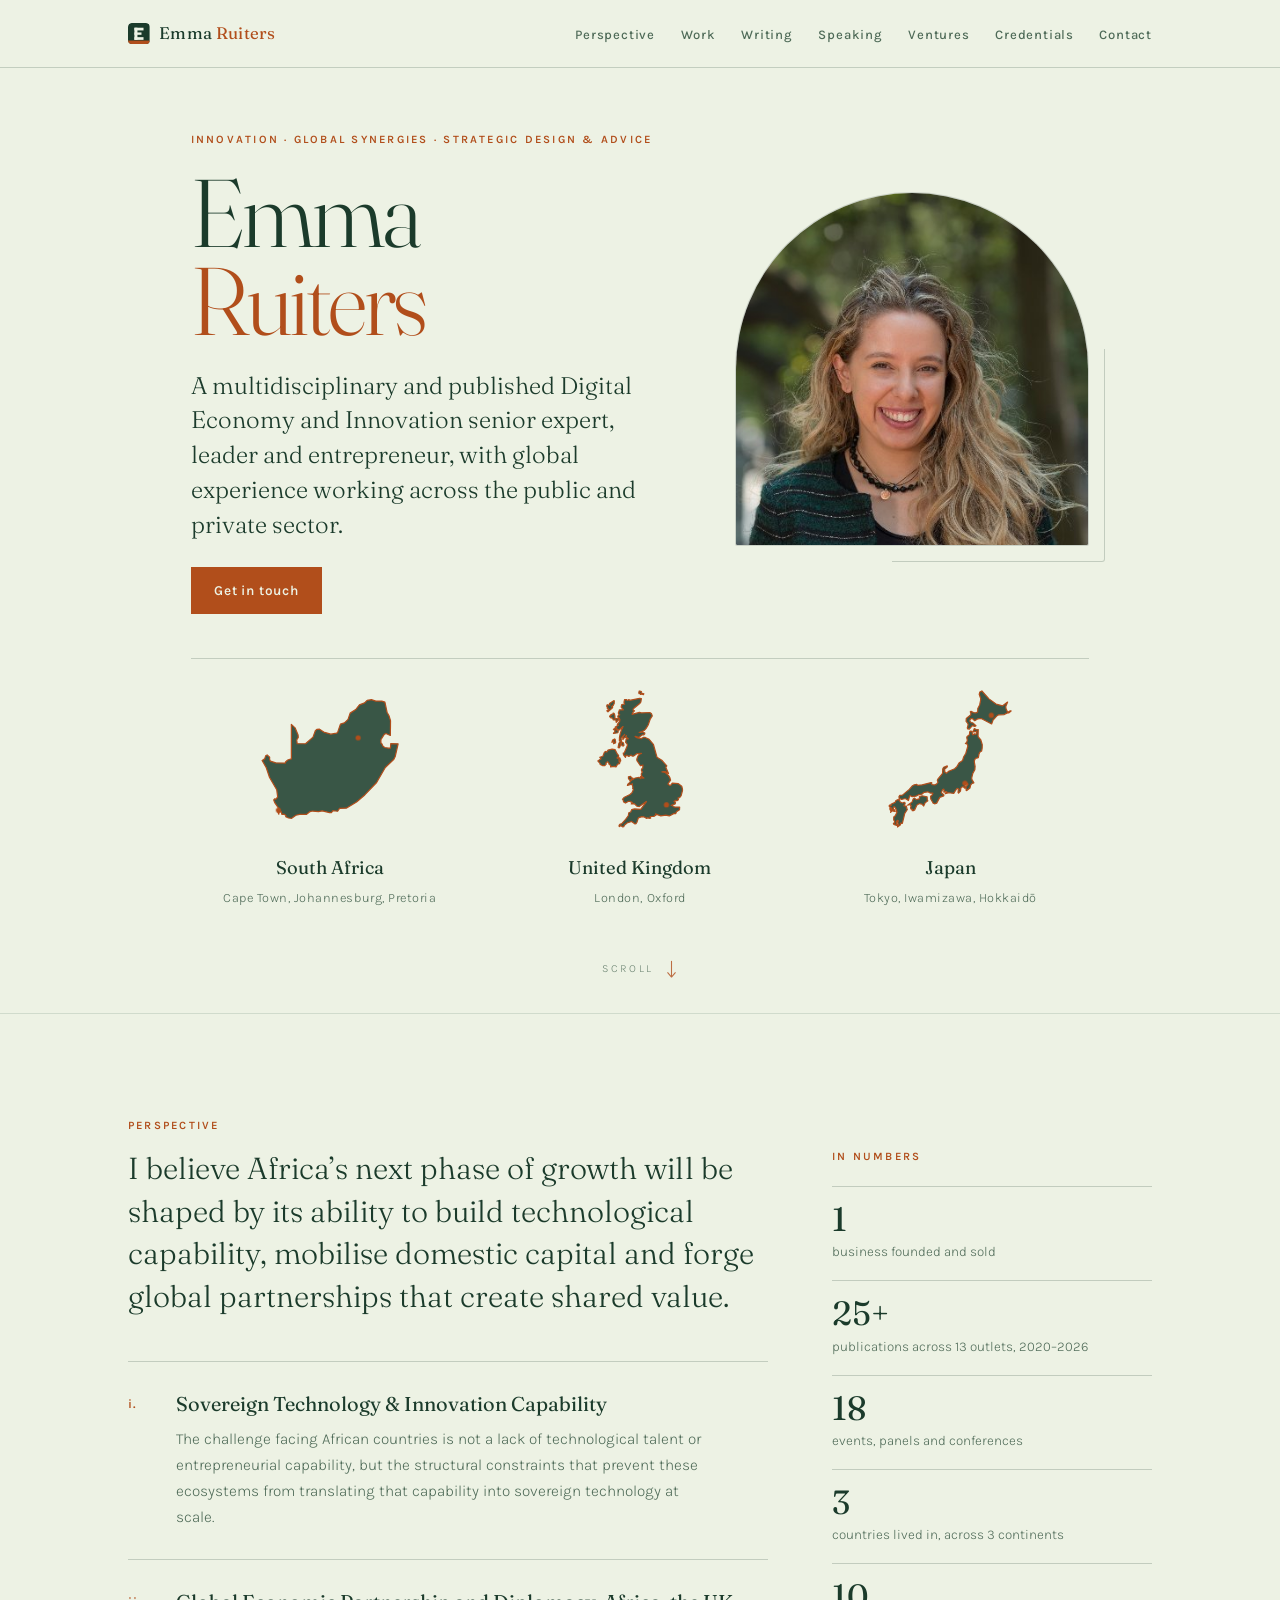
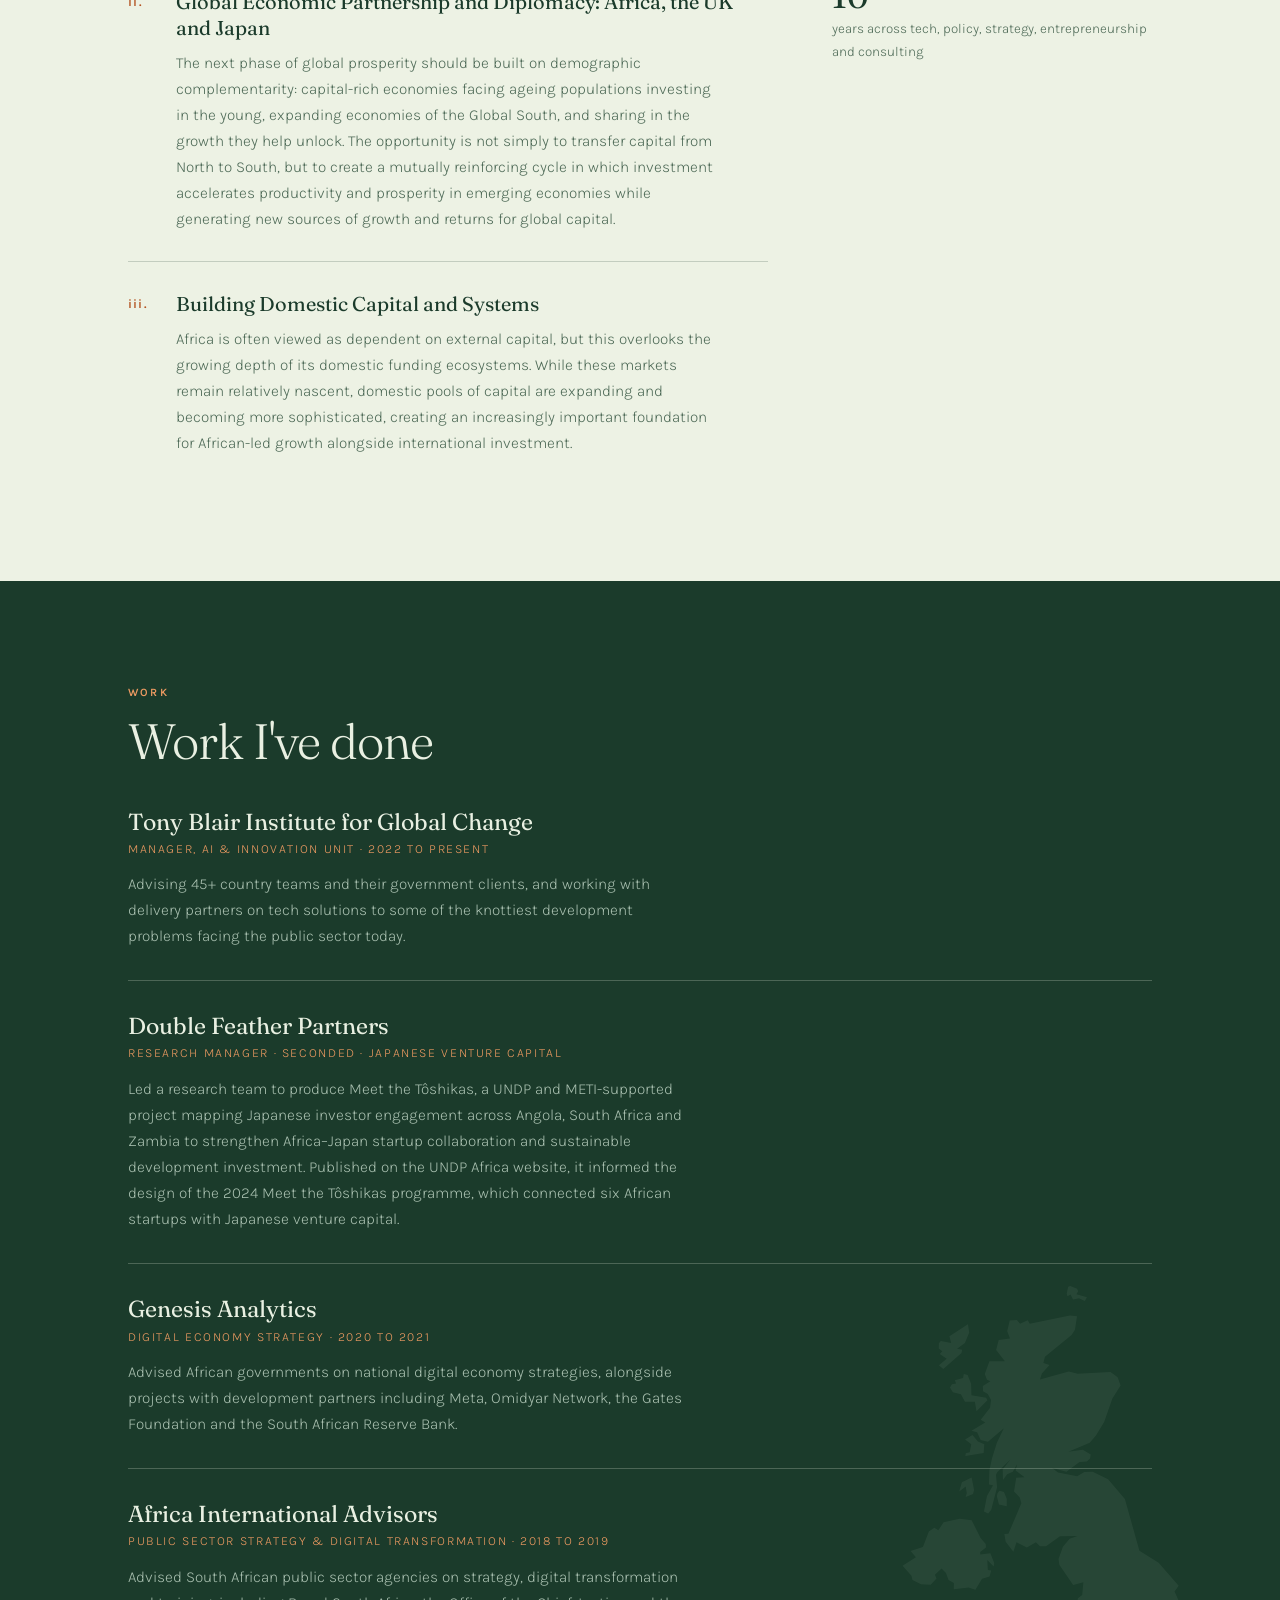
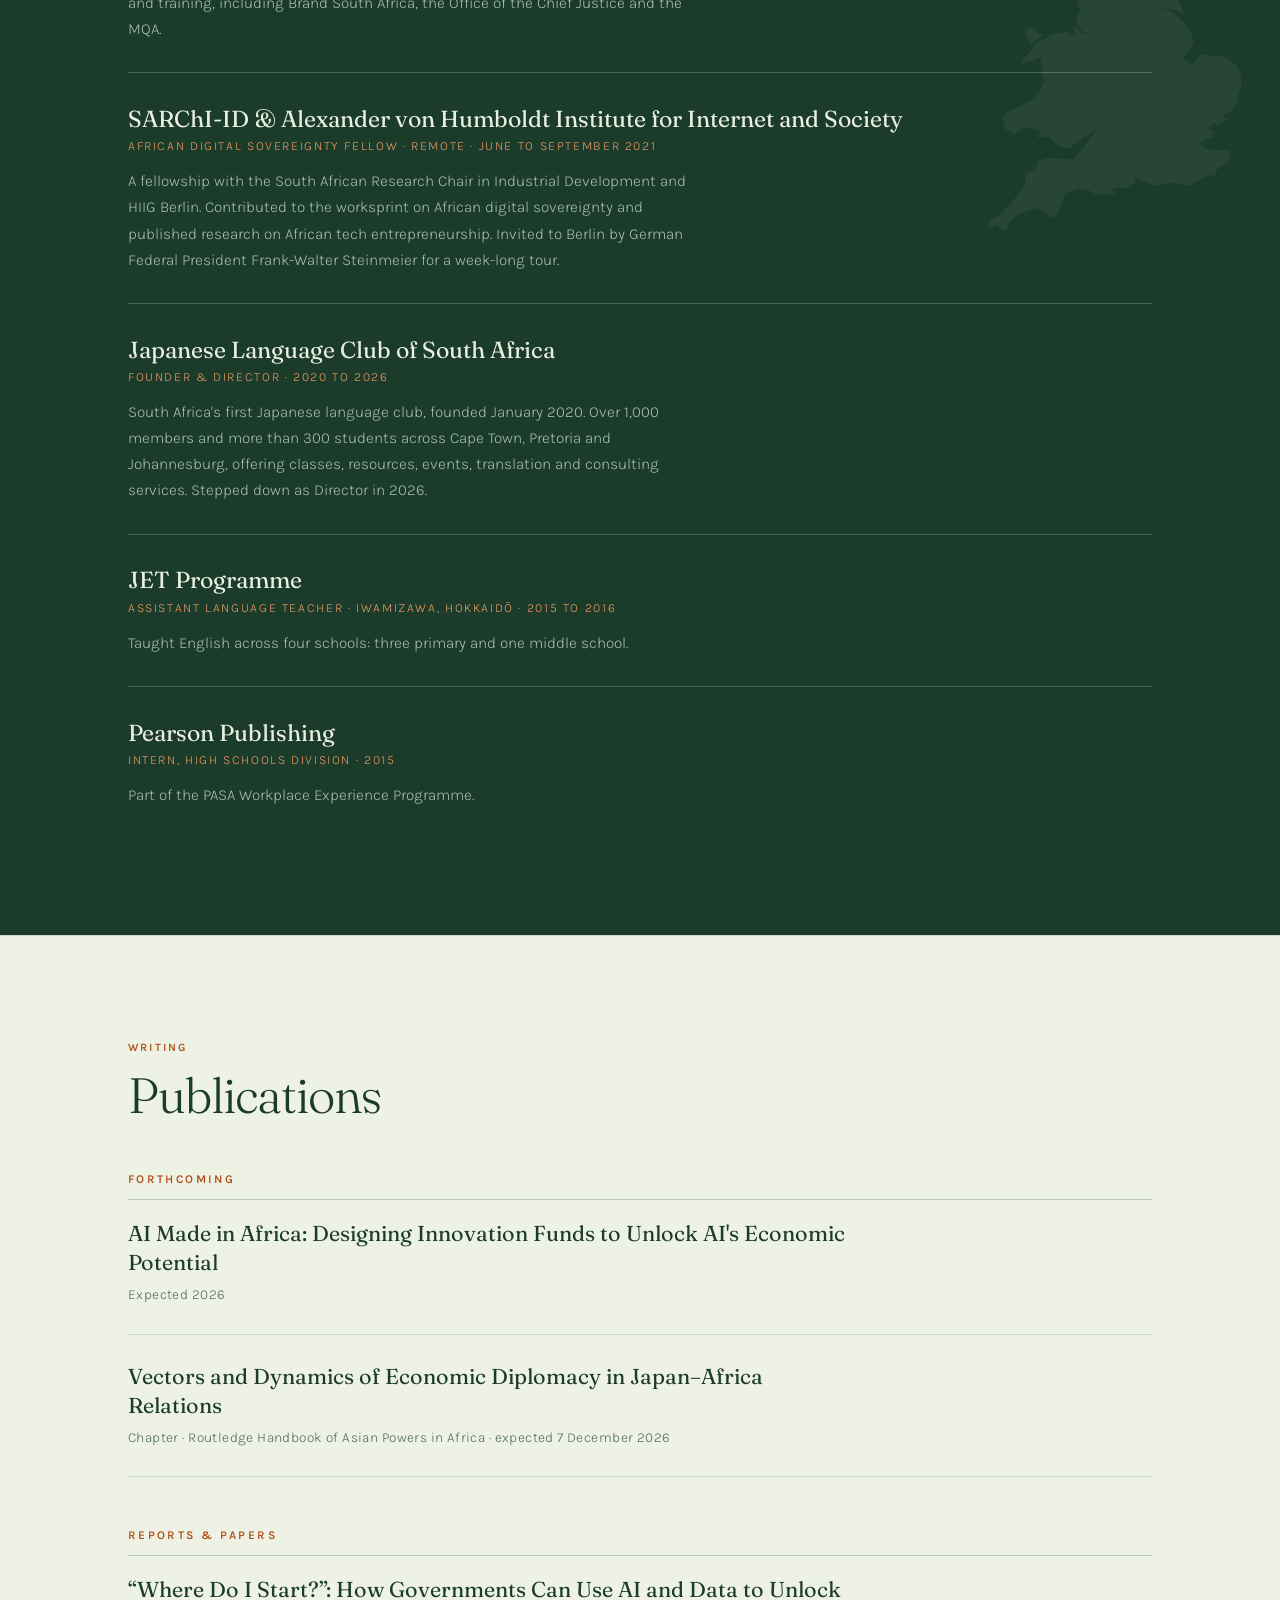
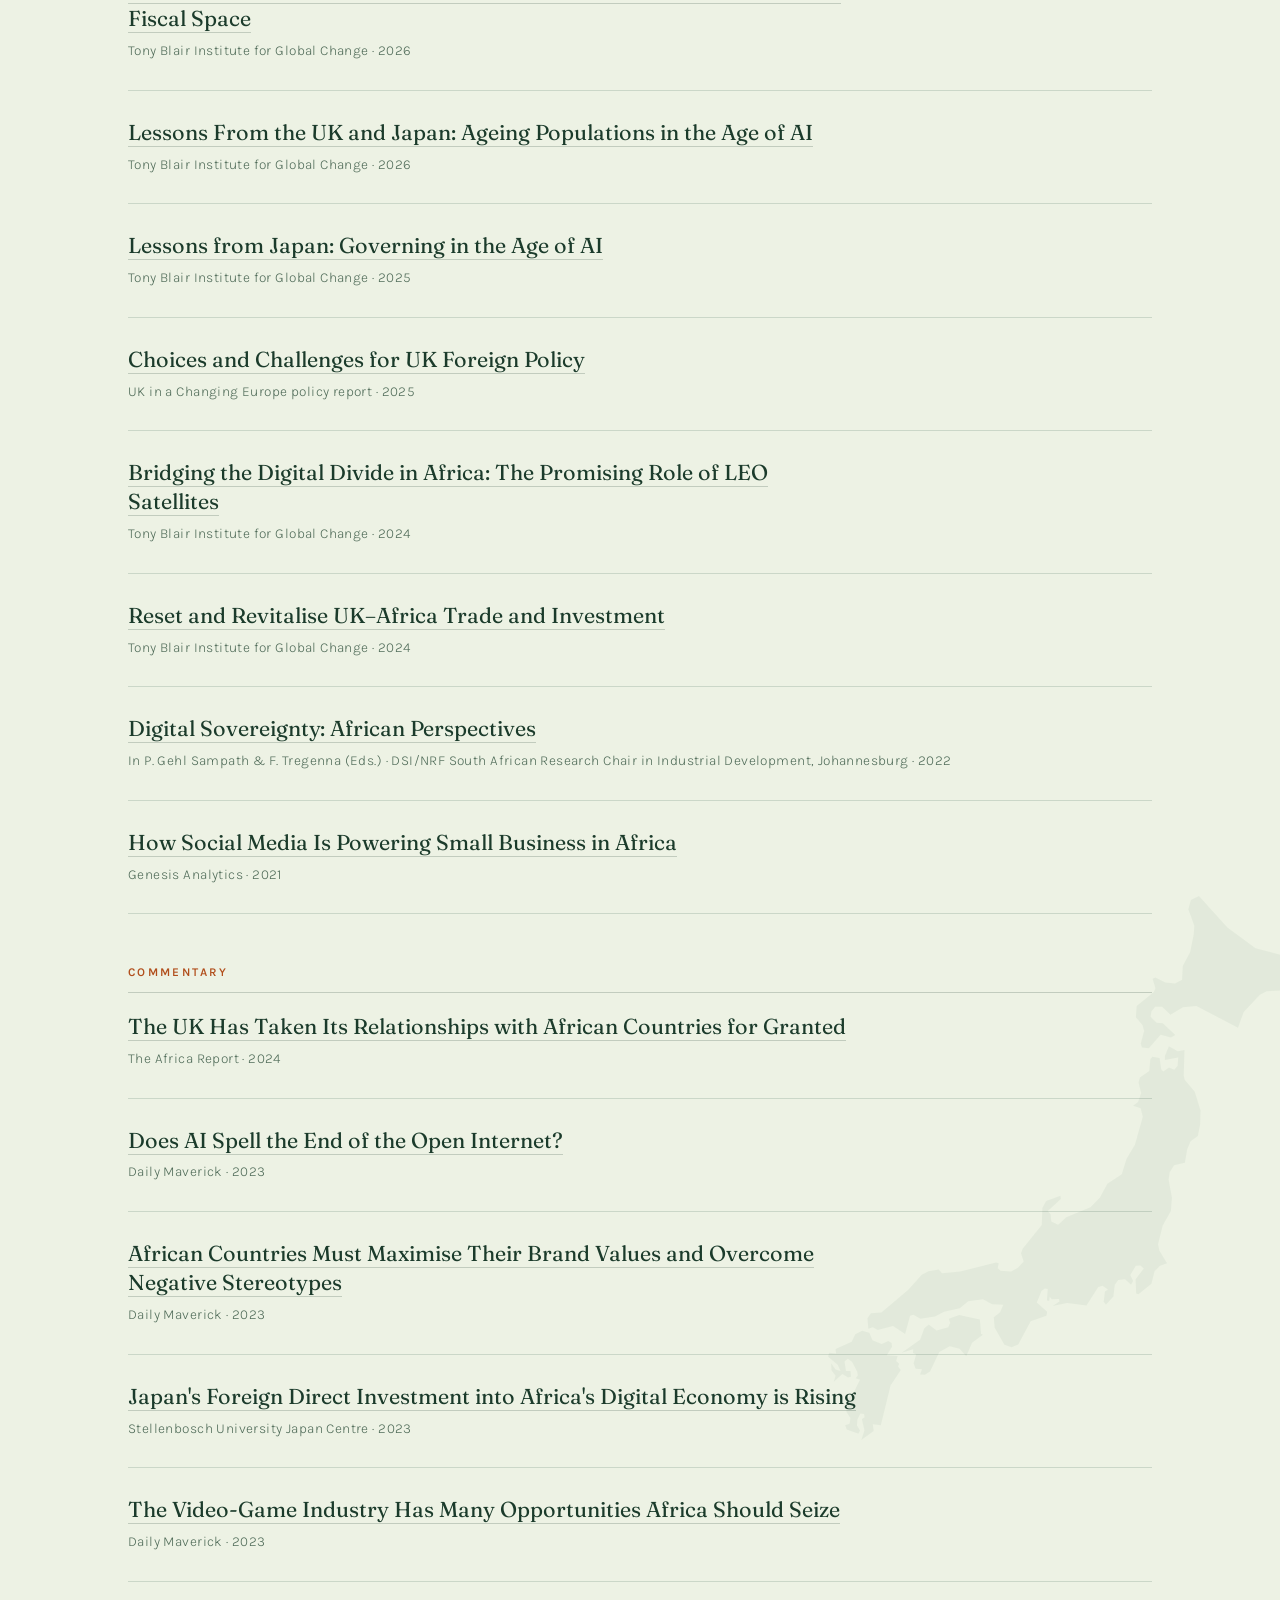
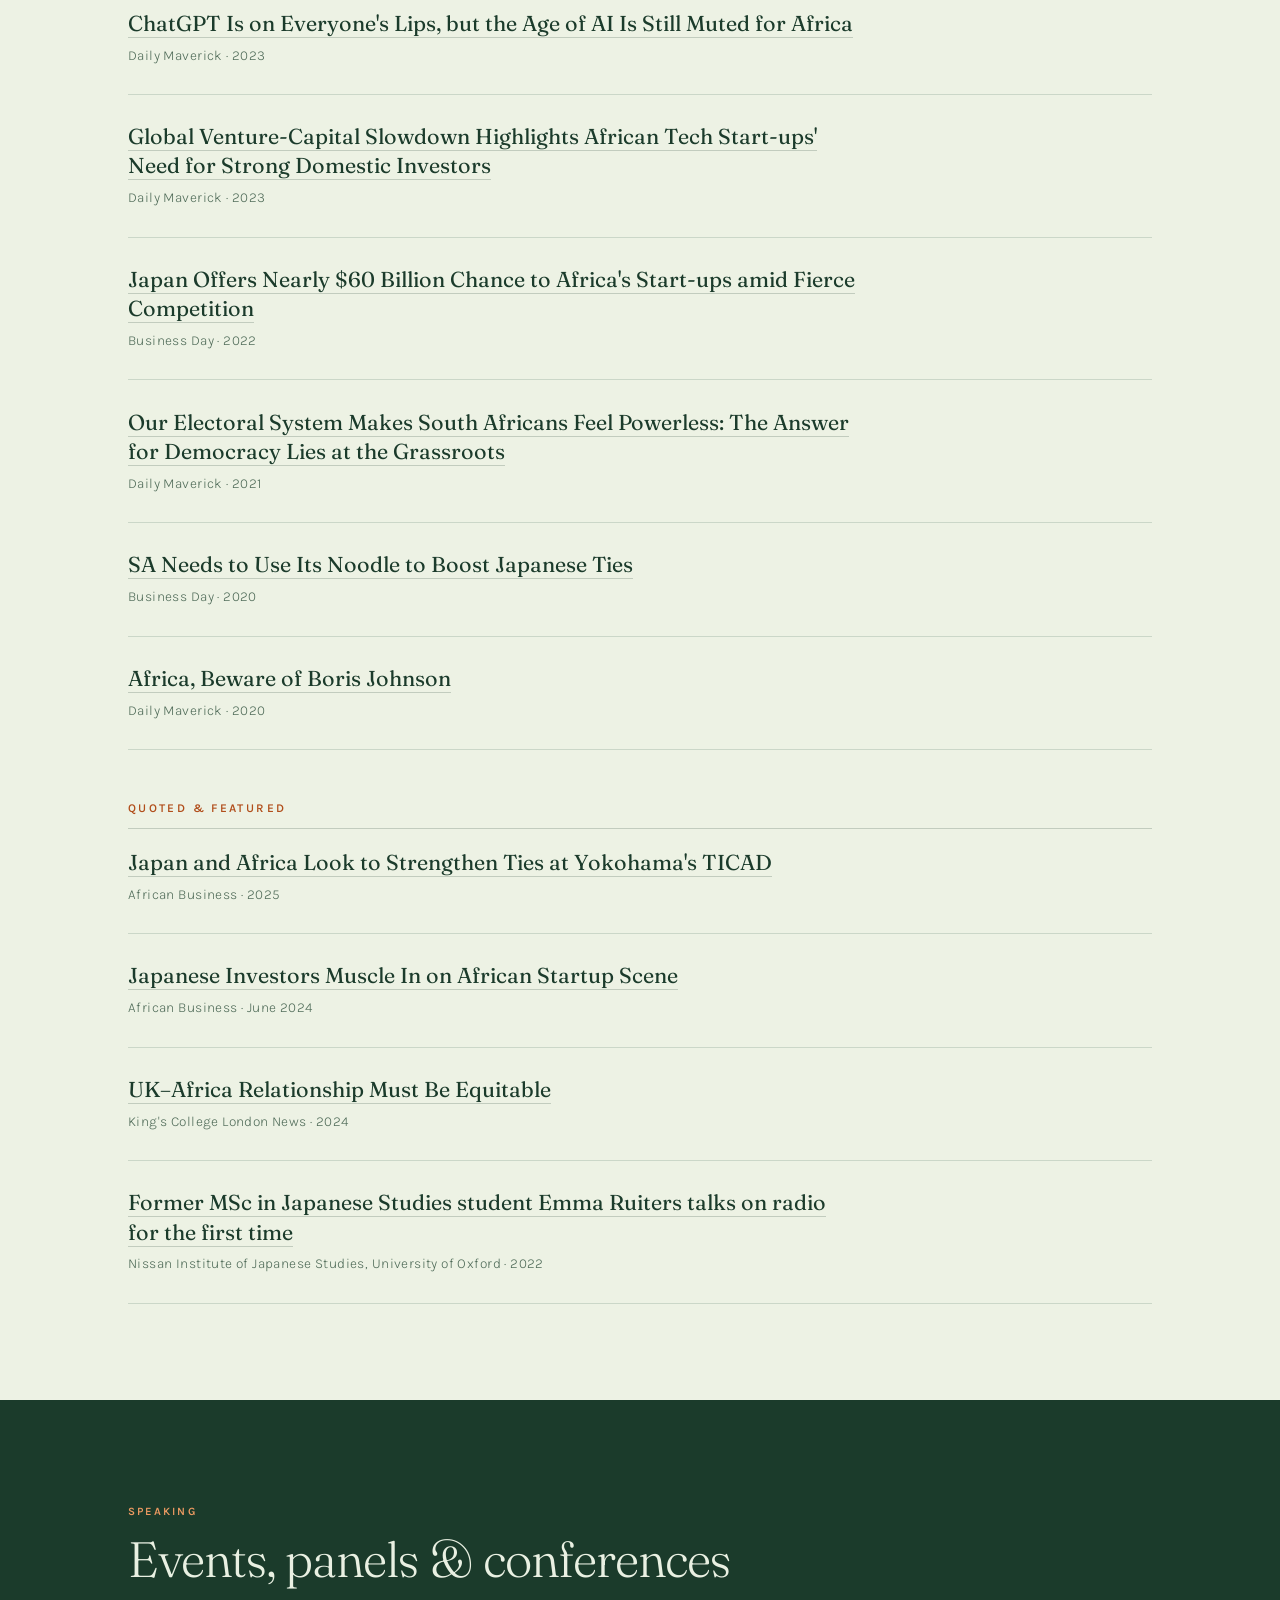
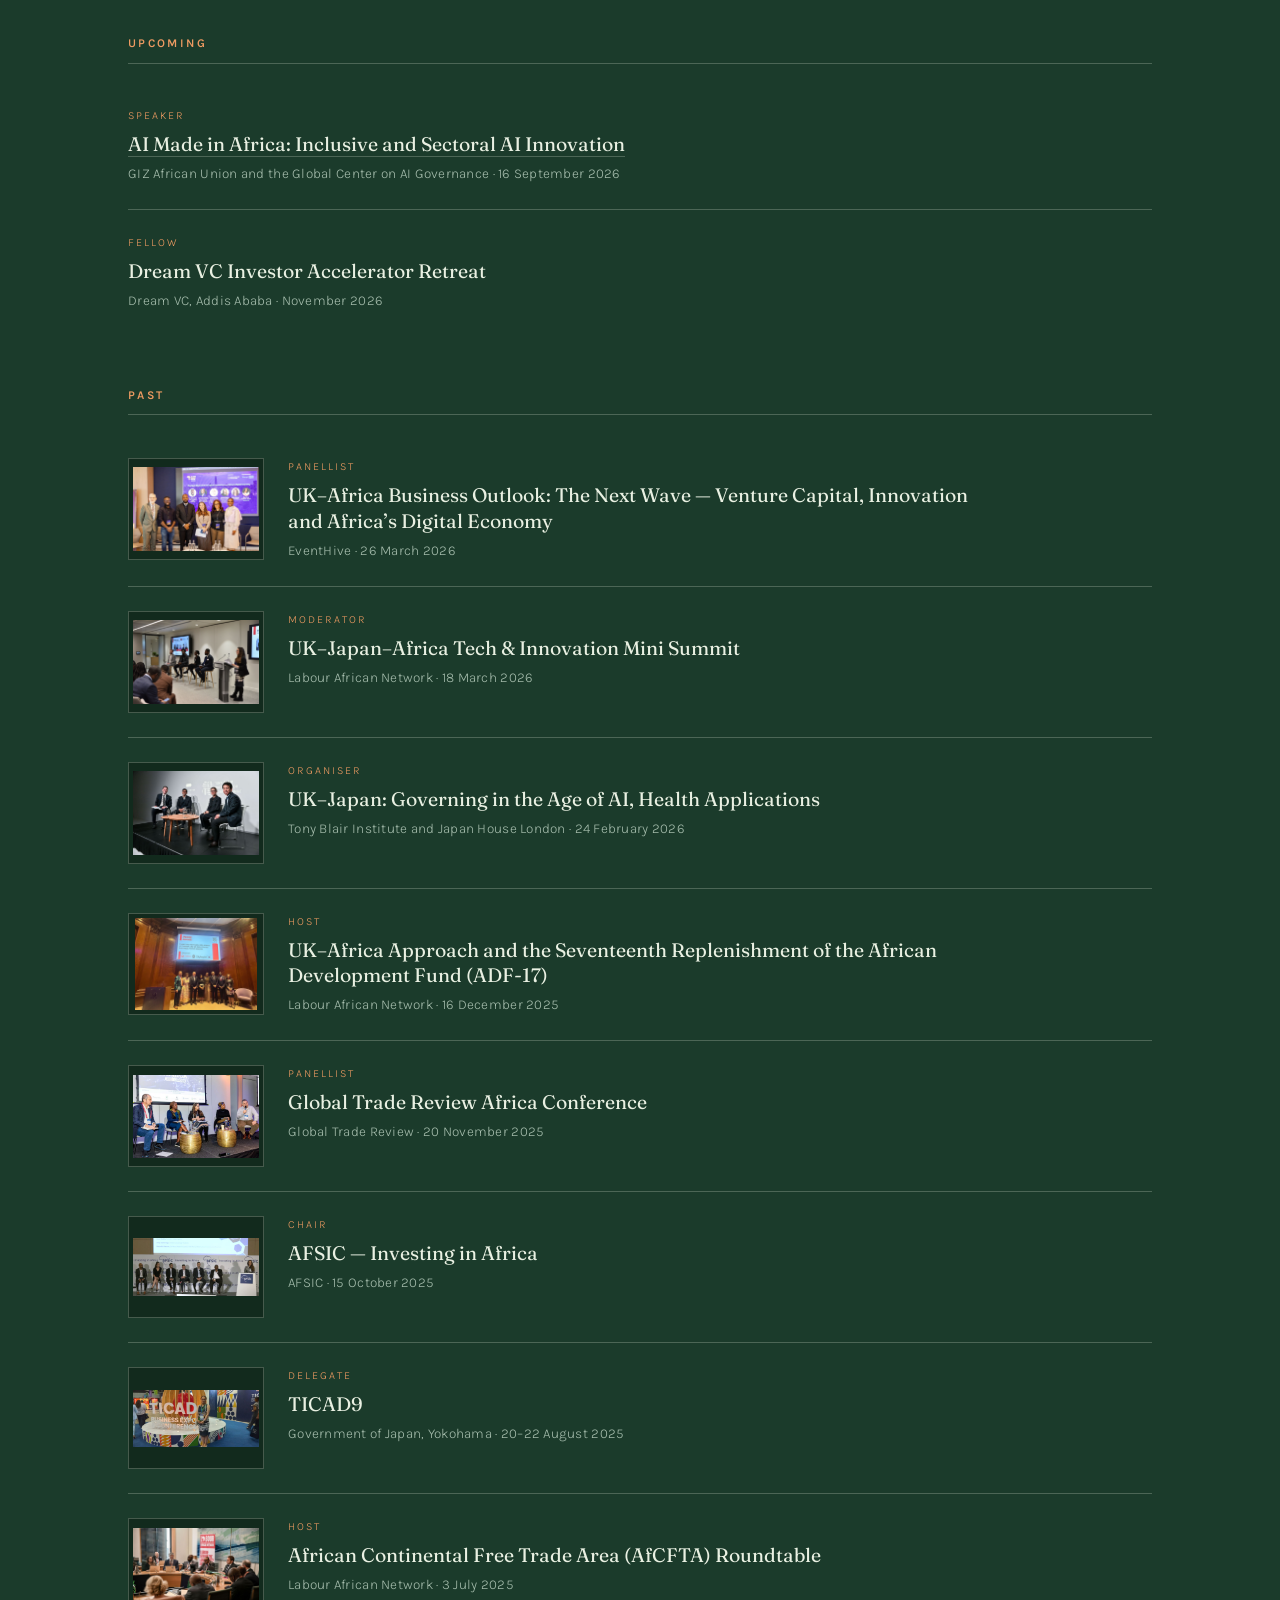
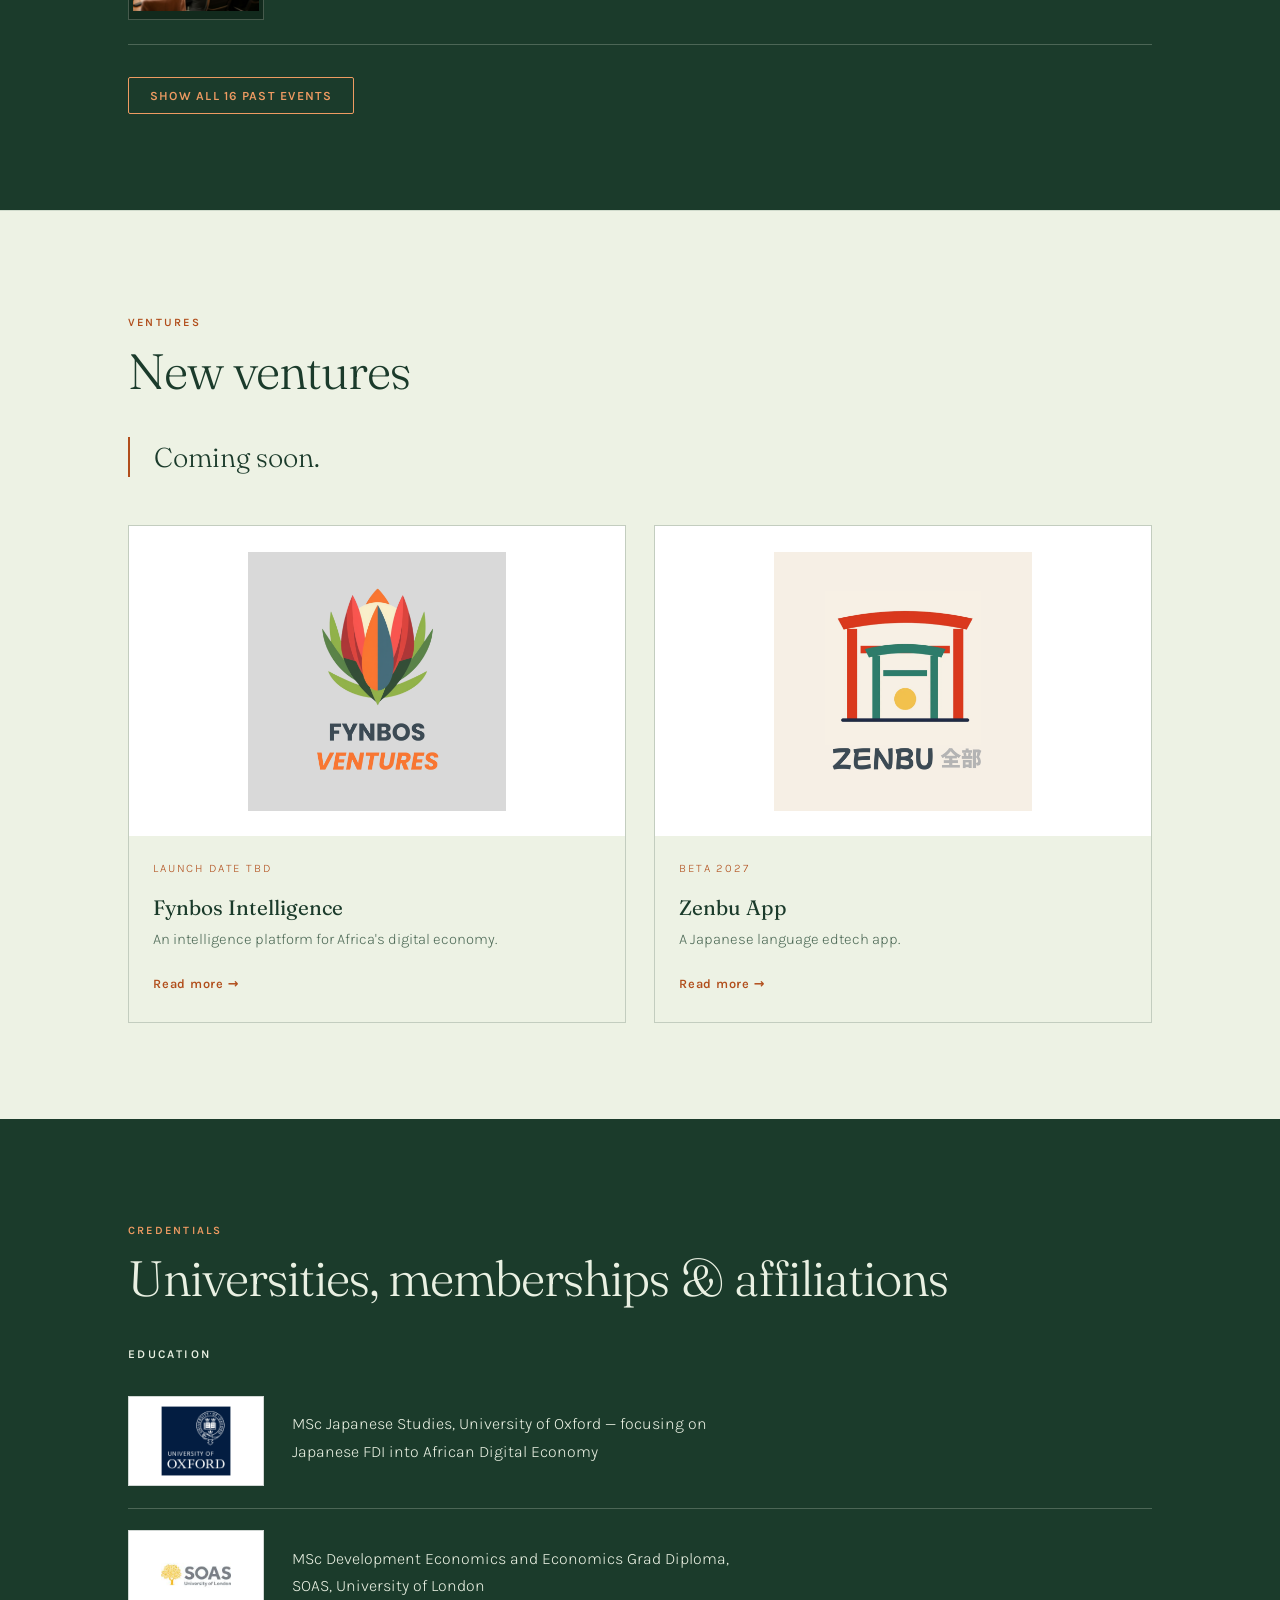
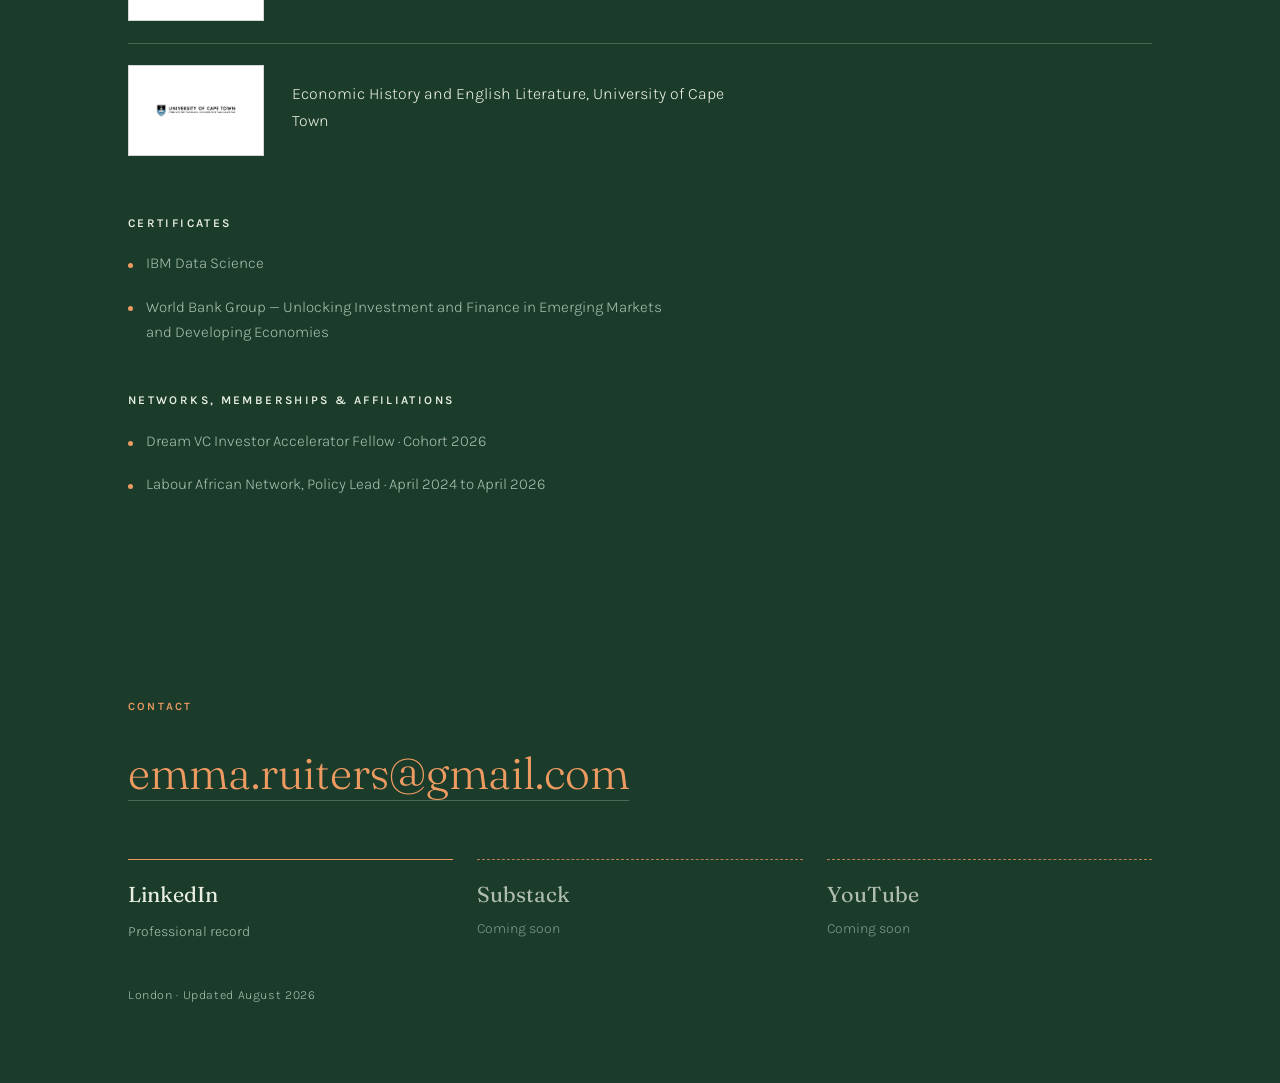
==== index.html @ 6188f806 "Add files via upload" ====
<!DOCTYPE html>
<!--
  ================================================================
  emmaruiters.com

  This page is live and open to search engines.

  TO FINISH THE CONTENT, search this file for:  TODO

  COLOURS - all in the :root block below. Change one value there
  and it updates everywhere:
       --mint    page background
       --green   dark green, used for shapes and the footer
       --burnt   burnt orange accent
       --ink     body text

  IMAGES - make a folder called  images  and upload:
       images/portrait.jpg      portrait photo
       images/fynbos.png        Fynbos logo
       images/zenbu.png         Zenbu logo
       images/logo-oxford.png   university logos
       images/logo-soas.jpg
       images/logo-uct.jpg
  ================================================================
-->
<html lang="en-GB">
<head>
<meta charset="utf-8">
<meta name="viewport" content="width=device-width, initial-scale=1">

<title>Emma Ruiters — Digital Economy &amp; Innovation</title>
<meta name="description" content="Emma Ruiters is a Digital Economy and Innovation expert, leader and entrepreneur. Manager in the AI &amp; Innovation Unit at the Tony Blair Institute for Global Change, London.">
<link rel="canonical" href="https://emmaruiters.com/">
<meta name="theme-color" content="#EDF2E4">

<link rel="icon" href="/favicon.ico" sizes="any">
<link rel="icon" href="/favicon.svg" type="image/svg+xml">
<link rel="apple-touch-icon" href="/apple-touch-icon.png">

<meta property="og:type" content="profile">
<meta property="og:title" content="Emma Ruiters — Digital Economy &amp; Innovation">
<meta property="og:description" content="Digital Economy and Innovation expert, leader and entrepreneur.">
<meta property="og:url" content="https://emmaruiters.com/">
<meta property="og:image" content="https://emmaruiters.com/images/portrait.jpg">

<link rel="preconnect" href="https://fonts.googleapis.com">
<link rel="preconnect" href="https://fonts.gstatic.com" crossorigin>
<link href="https://fonts.googleapis.com/css2?family=Fraunces:opsz,wght@9..144,300;9..144,400;9..144,500;9..144,600&family=Karla:wght@300;400;500;600&display=swap" rel="stylesheet">

<script type="application/ld+json">
{
  "@context": "https://schema.org",
  "@type": "Person",
  "name": "Emma Ruiters",
  "url": "https://emmaruiters.com/",
  "image": "https://emmaruiters.com/images/portrait.jpg",
  "jobTitle": "Manager, AI & Innovation Unit",
  "worksFor": { "@type": "Organization", "name": "Tony Blair Institute for Global Change" },
  "homeLocation": { "@type": "Place", "name": "London, United Kingdom" },
  "alumniOf": [
    { "@type": "CollegeOrUniversity", "name": "University of Oxford" },
    { "@type": "CollegeOrUniversity", "name": "SOAS University of London" },
    { "@type": "CollegeOrUniversity", "name": "University of Cape Town" }
  ],
  "knowsAbout": ["Digital economy policy","Innovation policy","AI policy","Japan-Africa relations","Digital sovereignty","African technology ecosystems"],
  "sameAs": ["https://www.linkedin.com/in/emma-ruiters-916a2a141/"]
}
</script>

<link rel="stylesheet" href="/style.css">
<script>
// Defined in the head so they exist before any image can fail.
// quiet(): remove the box entirely, leaving no trace.
// ph():    swap in a labelled placeholder naming the missing file.
function quiet(img){ img.onerror = null; var b = img.parentNode; if(b) b.remove(); }
function ph(img, path, hint){
  img.onerror = null;
  var box = img.parentNode; img.remove();
  var d = document.createElement('div');
  d.className = 'ph';
  d.innerHTML = 'Add ' + path + '<small>' + hint + '</small>';
  box.appendChild(d);
}
</script>
</head>

<body>


<nav class="nav">
  <div class="wrap">
    <a class="mark" href="#top" aria-label="Emma Ruiters, back to top">
      <svg viewBox="0 0 64 64" aria-hidden="true">
        <rect width="64" height="64" rx="11" fill="var(--green)"/>
        <rect x="0" y="52" width="64" height="12" fill="var(--burnt)"/>
        <g fill="var(--mint)">
          <rect x="19" y="14" width="9"  height="36"/>
          <rect x="19" y="14" width="27" height="8"/>
          <rect x="19" y="28" width="21" height="7"/>
          <rect x="19" y="42" width="27" height="8"/>
        </g>
      </svg>
      <span>Emma <b>Ruiters</b></span>
    </a>
    <ul>
      <li class="hide-sm"><a href="#believe">Perspective</a></li>
      <li class="hide-sm"><a href="#work">Work</a></li>
      <li class="hide-sm"><a href="#writing">Writing</a></li>
      <li class="hide-sm"><a href="#speaking">Speaking</a></li>
      <li class="hide-sm"><a href="#ventures">Ventures</a></li>
      <li class="hide-sm"><a href="#credentials">Credentials</a></li>
      <li class="hide-sm"><a href="#contact">Contact</a></li>
    </ul>
  </div>
</nav>

<!-- ═══ HERO ═══════════════════════════════════════════════════ -->
<header class="hero" id="top">
  <div class="wrap">
    <div class="grid">
      <div>
        <span class="label">Innovation &middot; Global synergies &middot; Strategic design &amp; advice</span>
        <h1>Emma <span>Ruiters</span></h1>
        <p class="thesis">A multidisciplinary and published Digital Economy and Innovation senior expert, leader and entrepreneur, with global experience working across the public and private sector.</p>
        
        <div class="cta">
          <a class="btn solid" href="#contact">Get in touch</a>
        </div>
      </div>

      <div class="portrait">
        <div class="frame">
          <img src="images/portrait.jpg" alt="Emma Ruiters" onerror="ph(this,'images/portrait.jpg','Portrait, roughly 800×1000')">
        </div>
      </div>
    </div>

    <div class="geo">
      <figure>
        <svg viewBox="0 0 100 100" role="img" aria-label="Outline of South Africa">
          <path class="shape" d="M77.15 6.86L80.39 6.40L83.60 7.39L88.02 7.39L90.28 8.16L91.85 15.61L93.39 18.44L94.41 21.78L94.29 32.69L91.05 31.24L89.79 31.90L87.33 35.84L87.35 38.40L87.82 38.45L88.91 40.66L90.19 41.53L93.04 42.02L94.36 42.00L94.58 38.63L100.00 38.85L97.86 48.16L96.89 50.22L90.57 56.29L84.20 67.28L75.48 76.41L69.43 81.66L61.84 86.16L56.93 86.37L55.52 88.43L52.04 88.00L50.98 89.35L49.57 89.39L44.11 88.13L41.49 88.74L37.15 88.25L35.27 88.66L32.49 90.75L27.63 90.72L24.83 91.38L21.74 93.60L19.39 93.38L17.34 92.43L17.54 91.58L16.13 90.60L14.50 90.70L14.02 88.75L12.49 88.94L12.25 90.58L11.47 88.70L11.60 87.76L12.27 87.41L12.08 86.23L9.40 82.33L8.54 80.09L9.23 79.27L10.20 79.55L11.42 77.87L10.73 72.61L5.47 63.65L3.06 56.47L0.00 51.05L1.87 49.90L2.60 47.67L3.70 47.00L5.54 48.64L5.48 50.24L6.09 51.60L10.07 52.80L17.02 53.01L17.18 52.15L18.81 50.75L21.49 49.90L21.49 24.54L24.23 27.10L26.44 32.40L26.57 34.12L25.42 36.05L25.78 38.66L31.92 38.79L37.41 33.90L39.12 29.24L40.21 28.24L42.23 28.10L45.30 30.23L50.49 31.72L54.73 31.01L55.58 30.27L57.58 24.34L60.53 23.42L63.19 20.85L64.71 16.27L68.81 13.64L71.55 10.17L75.39 8.70L77.15 6.86Z"/>
          <circle class="pin" cx="12.0" cy="87.63" r="1.9"/><circle class="pin" cx="70.58" cy="34.36" r="1.9"/>
        </svg>
        <figcaption>
          <span class="place">South Africa</span>
          <span class="role">Cape Town, Johannesburg, Pretoria</span>
        </figcaption>
      </figure>
      <figure>
        <svg viewBox="0 0 100 100" role="img" aria-label="Outline of the United Kingdom">
          <path class="shape" d="M54.82 81.15L49.41 84.99L47.71 84.74L45.64 82.79L43.48 83.03L44.38 82.04L42.52 81.15L41.17 81.19L39.27 82.41L37.87 81.54L37.40 79.83L37.01 79.62L38.10 78.36L42.54 76.15L44.02 74.73L45.08 72.37L44.46 71.65L44.71 70.59L44.22 69.32L44.32 68.28L40.66 69.47L40.94 68.54L42.41 67.20L43.27 65.76L46.44 63.98L49.20 63.54L50.64 64.50L50.21 63.02L50.85 62.67L51.77 64.00L52.83 63.95L51.80 63.51L50.85 61.73L50.88 60.92L51.73 59.32L51.05 58.87L50.97 58.10L51.09 57.42L51.88 56.82L52.09 54.44L50.21 54.98L47.67 51.26L47.53 50.20L48.33 47.91L49.57 46.45L51.03 45.94L47.79 46.00L45.22 47.83L44.12 47.85L43.36 47.10L41.70 48.07L39.80 47.11L39.22 48.83L37.81 46.99L37.57 45.58L38.31 45.56L40.69 39.93L40.40 38.87L39.34 37.76L39.75 35.24L41.28 35.14L39.64 33.90L39.92 32.73L39.12 34.16L38.07 34.60L37.31 35.68L37.26 33.74L38.68 31.91L36.24 34.25L36.02 34.73L36.23 36.98L35.15 41.15L34.59 41.84L33.82 41.45L34.37 38.59L35.48 36.63L34.74 36.51L34.82 33.86L35.29 31.71L36.19 28.82L37.47 26.15L34.55 28.63L33.21 28.30L32.56 26.90L31.53 26.59L34.06 25.11L33.23 24.57L34.94 22.38L35.12 20.95L34.53 19.84L33.65 19.35L33.61 18.37L35.00 17.51L34.38 17.23L33.97 16.18L34.83 13.84L37.67 13.84L36.06 11.78L36.53 9.92L38.61 9.66L38.09 8.32L38.55 6.33L39.86 6.26L40.45 6.95L41.86 6.31L42.23 6.92L49.62 5.41L50.92 5.58L50.54 8.06L49.92 9.02L45.02 12.99L44.73 14.16L45.86 14.53L44.46 16.08L44.11 17.17L49.40 15.72L51.03 16.13L57.08 15.80L58.39 16.79L58.93 18.31L57.42 20.66L55.91 25.00L54.40 27.49L53.26 28.82L49.30 30.48L51.98 30.11L53.44 30.97L53.31 31.69L52.72 32.25L51.38 32.34L48.97 34.16L46.28 33.42L47.43 34.29L50.95 34.99L52.28 34.18L53.78 34.16L56.63 35.53L59.72 39.17L62.39 48.67L65.92 50.86L69.61 55.09L68.85 56.15L70.87 60.67L68.45 59.27L65.99 59.41L68.30 59.76L70.95 62.22L71.85 63.67L72.39 65.60L70.44 68.38L71.91 69.45L72.55 69.27L73.67 67.71L78.15 68.18L80.58 70.05L81.12 71.97L81.15 73.17L80.17 77.00L79.05 78.37L77.91 78.63L78.17 80.01L77.08 80.66L76.16 80.42L74.88 81.27L75.80 81.72L75.99 82.18L75.76 83.01L72.82 84.17L73.47 83.96L74.47 85.04L75.75 85.33L79.06 85.29L78.95 87.28L76.72 88.75L76.19 90.09L75.01 90.00L71.44 91.87L68.86 91.31L65.20 91.84L61.23 90.40L61.74 91.24L60.07 92.20L57.36 92.28L57.79 93.35L57.33 93.62L55.35 93.25L54.82 93.67L52.66 92.50L51.26 92.38L48.71 93.30L47.57 96.71L46.97 97.60L46.26 97.72L43.73 95.92L40.37 97.05L38.60 98.47L37.91 99.81L37.24 100.00L35.93 99.09L34.74 99.68L34.53 99.39L34.53 98.79L35.07 98.08L36.50 97.54L39.33 94.38L41.29 91.72L41.66 89.52L43.09 88.98L43.77 87.21L45.95 86.74L50.40 87.03L54.82 81.15ZM30.99 55.41L28.27 55.74L28.29 54.60L27.31 54.04L26.84 52.78L26.02 51.93L24.79 53.08L25.09 53.76L24.02 54.92L22.24 54.81L20.68 54.03L20.49 53.28L18.85 51.42L21.31 49.87L20.33 48.73L22.60 47.97L23.69 45.12L24.69 44.42L25.43 44.90L26.40 43.42L29.37 42.78L31.55 43.04L33.19 46.34L34.14 47.43L34.18 48.09L33.12 48.89L33.13 49.36L34.99 49.11L35.70 50.90L35.61 51.55L34.43 50.36L34.53 52.20L35.15 52.32L34.84 53.40L33.46 53.80L32.24 55.83L30.99 55.41ZM31.11 8.56L30.31 10.47L28.87 11.52L29.82 11.71L29.68 12.31L26.34 15.28L25.54 14.58L26.97 13.38L25.70 12.50L26.16 11.99L25.51 11.49L25.53 10.54L25.89 10.10L27.79 10.46L27.47 9.23L30.87 7.03L31.11 8.56ZM31.45 17.97L31.51 20.06L34.21 20.55L34.45 21.01L32.44 23.01L32.15 21.30L30.33 21.28L29.58 19.91L28.11 19.52L27.57 18.65L27.93 18.07L28.69 17.94L28.48 17.33L29.98 16.89L30.11 16.19L30.81 16.36L31.45 17.97ZM33.76 30.69L30.39 31.24L30.48 30.75L31.20 30.55L31.49 29.09L30.35 28.22L31.71 27.39L32.70 28.60L33.87 29.08L33.76 30.69ZM43.72 63.83L44.65 64.00L42.61 65.88L41.47 64.49L41.38 63.11L42.97 62.78L43.72 63.83ZM31.55 35.22L32.00 37.51L31.81 38.22L30.44 38.77L30.66 38.08L30.46 36.87L29.27 37.78L29.76 36.06L31.55 35.22ZM51.13 0.95L50.81 1.52L52.75 2.06L52.35 2.75L51.29 2.24L50.20 2.46L49.73 1.58L49.17 1.89L49.03 1.37L49.30 0.14L49.69 0.00L50.93 0.49L51.13 0.95ZM38.00 40.51L36.57 40.15L36.19 38.65L36.32 38.11L36.66 37.65L37.49 37.85L38.00 39.13L38.00 40.51Z"/>
          <circle class="pin" cx="69.34" cy="83.71" r="1.9"/>
        </svg>
        <figcaption>
          <span class="place">United Kingdom</span>
          <span class="role">London, Oxford</span>
        </figcaption>
      </figure>
      <figure>
        <svg viewBox="0 0 100 100" role="img" aria-label="Outline of Japan">
          <path class="shape" d="M69.43 28.54L70.68 28.32L70.54 33.02L70.72 33.80L72.57 36.00L73.63 39.44L73.56 41.95L73.14 44.14L71.80 45.08L71.18 46.55L70.75 49.02L68.77 49.48L67.96 50.78L67.77 52.16L68.37 55.49L68.18 57.92L66.68 60.56L65.82 64.01L66.08 65.20L67.47 67.51L66.18 67.95L65.18 68.99L64.61 71.26L62.21 73.20L61.79 73.09L61.69 70.46L63.19 68.47L62.58 67.90L61.74 67.97L60.72 69.68L61.24 70.77L60.86 71.48L59.75 70.45L58.51 70.59L57.87 71.44L57.61 73.62L56.24 75.13L55.82 74.58L56.05 72.68L56.60 72.33L55.59 71.65L54.80 71.91L52.66 75.29L49.10 74.82L46.44 75.39L47.69 74.55L47.62 74.08L46.28 74.12L45.90 73.65L45.79 74.43L45.39 74.35L45.53 72.26L45.02 72.16L44.39 72.62L43.53 74.73L45.44 76.42L45.30 77.17L42.41 78.19L40.12 82.43L38.91 82.95L37.57 82.49L35.78 79.36L35.62 77.42L36.78 76.53L37.36 75.15L35.30 75.05L33.64 74.13L30.92 74.48L29.38 75.77L26.49 76.42L24.82 77.32L22.14 77.71L20.84 76.97L20.24 77.16L19.33 80.52L17.09 79.05L14.29 79.77L13.40 79.26L12.56 79.57L12.39 77.60L13.03 76.70L14.96 76.56L19.95 72.35L22.37 69.62L23.61 68.98L25.51 68.67L26.11 69.34L29.45 69.01L36.03 67.35L36.53 67.53L36.35 68.42L36.87 68.88L38.82 69.04L40.05 68.32L41.11 67.21L40.62 65.67L40.96 64.80L44.44 60.49L44.55 57.34L45.24 56.07L47.88 55.11L47.96 55.69L45.55 57.90L46.07 58.52L46.19 59.83L47.46 60.41L48.94 59.04L53.38 57.20L55.11 55.45L56.50 52.89L59.14 51.13L60.01 48.34L61.56 45.73L63.01 40.60L62.62 39.01L61.23 38.56L62.14 37.86L62.71 36.22L62.23 34.33L62.47 33.37L64.20 32.17L64.39 30.00L64.78 29.53L66.11 29.76L66.40 31.85L66.78 32.28L67.82 31.52L68.82 31.92L69.41 31.19L69.52 29.69L67.07 30.15L67.08 29.36L67.82 27.62L69.43 28.54ZM83.75 9.61L88.66 10.91L92.27 8.16L90.93 11.32L91.00 12.74L92.11 15.23L92.93 15.38L93.95 14.63L94.83 14.65L93.02 16.11L92.15 16.09L89.80 17.31L85.81 17.50L84.55 18.13L81.57 21.32L80.51 24.21L72.86 20.22L70.41 20.44L68.09 21.85L66.57 20.38L65.30 20.35L64.59 21.21L64.45 22.19L65.56 23.30L66.70 23.41L69.00 25.56L68.17 26.02L66.29 25.49L64.14 27.97L62.85 27.84L62.63 27.14L63.25 24.81L62.97 23.75L61.74 22.29L61.88 20.20L65.04 17.63L65.33 16.97L64.82 15.22L65.34 14.98L67.17 15.90L68.93 16.07L70.23 15.38L70.36 12.88L71.72 10.28L72.37 7.09L72.48 5.47L71.38 2.44L71.85 0.75L73.34 0.00L78.57 5.79L83.75 9.61ZM13.32 81.66L15.02 82.37L16.22 81.80L16.84 82.15L16.92 82.84L15.97 84.42L17.95 84.55L17.68 85.49L18.24 85.98L18.03 86.49L18.53 87.12L16.65 89.99L14.86 97.31L13.39 97.09L13.55 98.34L11.27 100.00L11.84 98.25L11.37 96.12L11.88 95.80L11.77 95.23L11.10 95.15L10.55 96.22L10.47 97.32L11.04 98.26L10.74 98.87L8.59 98.09L8.30 97.29L9.11 97.00L9.26 95.95L8.52 94.80L8.56 92.58L9.67 91.69L11.02 88.93L10.23 88.67L10.63 88.14L10.51 87.47L9.59 85.67L8.80 85.08L8.19 85.58L8.45 87.33L9.29 87.32L9.37 88.36L8.84 88.53L7.79 87.89L6.21 89.27L6.53 88.20L5.78 87.17L5.72 85.89L6.54 87.05L7.44 87.33L6.92 86.15L5.17 84.68L5.34 83.94L6.63 84.09L6.53 83.29L9.50 81.93L10.16 80.55L11.44 79.91L12.75 80.29L13.32 81.66ZM29.27 77.01L33.07 77.84L33.28 80.46L33.63 80.65L31.63 82.11L30.56 84.60L29.33 83.21L27.52 82.78L25.61 83.82L23.91 87.40L22.96 88.02L22.06 87.94L22.43 86.98L21.25 86.88L20.88 85.90L21.34 84.28L20.76 84.02L20.80 83.34L18.70 83.96L22.07 81.55L22.85 79.46L23.68 78.75L25.10 79.87L27.25 79.29L27.59 78.48L27.36 77.72L29.27 77.01Z"/>
          <circle class="pin" cx="60.94" cy="67.75" r="1.9"/><circle class="pin" cx="80.3" cy="17.87" r="1.9"/>
        </svg>
        <figcaption>
          <span class="place">Japan</span>
          <span class="role">Tokyo, Iwamizawa, Hokkaidō</span>
        </figcaption>
      </figure>
    </div>

    <a class="cue" href="#believe" aria-label="Scroll to Perspective">
      <span>Scroll</span>
      <svg viewBox="0 0 24 40" aria-hidden="true"><path d="M12 4 V32 M5 25 L12 33 L19 25"/></svg>
    </a>
  </div>
</header>




<!-- ═══ PERSPECTIVE ═══════════════════════════════════════════ -->
<section class="band" id="believe">
  <div class="wrap">
    <span class="label">Perspective</span>

    <div class="believe">
      <div class="themes">
        <p class="claim">I believe Africa&rsquo;s next phase of growth will be shaped by its ability to build technological capability, mobilise domestic capital and forge global partnerships that create shared value.</p>

        <ol>
          <li>
            <h3>Sovereign Technology &amp; Innovation Capability</h3>
            <p>The challenge facing African countries is not a lack of technological talent or entrepreneurial capability, but the structural constraints that prevent these ecosystems from translating that capability into sovereign technology at scale.</p>
          </li>
          <li>
            <h3>Global Economic Partnership and Diplomacy: Africa, the UK and Japan</h3>
            <p>The next phase of global prosperity should be built on demographic complementarity: capital-rich economies facing ageing populations investing in the young, expanding economies of the Global South, and sharing in the growth they help unlock. The opportunity is not simply to transfer capital from North to South, but to create a mutually reinforcing cycle in which investment accelerates productivity and prosperity in emerging economies while generating new sources of growth and returns for global capital.</p>
          </li>
          <li>
            <h3>Building Domestic Capital and Systems</h3>
            <p>Africa is often viewed as dependent on external capital, but this overlooks the growing depth of its domestic funding ecosystems. While these markets remain relatively nascent, domestic pools of capital are expanding and becoming more sophisticated, creating an increasingly important foundation for African-led growth alongside international investment.</p>
          </li>
        </ol>
      </div>

      <aside class="nums">
        <h3>In numbers</h3>
        <ul>
          <li><b>1</b><span>business founded and sold</span></li>
          <li><b>25+</b><span>publications across 13 outlets, 2020&ndash;2026</span></li>
          <li><b>18</b><span>events, panels and conferences</span></li>
          <li><b>3</b><span>countries lived in, across 3 continents</span></li>
          <li><b>10</b><span>years across tech, policy, strategy, entrepreneurship and consulting</span></li>
        </ul>
      </aside>
    </div>
  </div>
</section>

<!-- ═══ WORK ═══════════════════════════════════════════════════ -->
<section class="band band--alt" id="work">
  <svg class="mark-bg" viewBox="0 0 100 100" aria-hidden="true"><path d="M54.82 81.15L49.41 84.99L47.71 84.74L45.64 82.79L43.48 83.03L44.38 82.04L42.52 81.15L41.17 81.19L39.27 82.41L37.87 81.54L37.40 79.83L37.01 79.62L38.10 78.36L42.54 76.15L44.02 74.73L45.08 72.37L44.46 71.65L44.71 70.59L44.22 69.32L44.32 68.28L40.66 69.47L40.94 68.54L42.41 67.20L43.27 65.76L46.44 63.98L49.20 63.54L50.64 64.50L50.21 63.02L50.85 62.67L51.77 64.00L52.83 63.95L51.80 63.51L50.85 61.73L50.88 60.92L51.73 59.32L51.05 58.87L50.97 58.10L51.09 57.42L51.88 56.82L52.09 54.44L50.21 54.98L47.67 51.26L47.53 50.20L48.33 47.91L49.57 46.45L51.03 45.94L47.79 46.00L45.22 47.83L44.12 47.85L43.36 47.10L41.70 48.07L39.80 47.11L39.22 48.83L37.81 46.99L37.57 45.58L38.31 45.56L40.69 39.93L40.40 38.87L39.34 37.76L39.75 35.24L41.28 35.14L39.64 33.90L39.92 32.73L39.12 34.16L38.07 34.60L37.31 35.68L37.26 33.74L38.68 31.91L36.24 34.25L36.02 34.73L36.23 36.98L35.15 41.15L34.59 41.84L33.82 41.45L34.37 38.59L35.48 36.63L34.74 36.51L34.82 33.86L35.29 31.71L36.19 28.82L37.47 26.15L34.55 28.63L33.21 28.30L32.56 26.90L31.53 26.59L34.06 25.11L33.23 24.57L34.94 22.38L35.12 20.95L34.53 19.84L33.65 19.35L33.61 18.37L35.00 17.51L34.38 17.23L33.97 16.18L34.83 13.84L37.67 13.84L36.06 11.78L36.53 9.92L38.61 9.66L38.09 8.32L38.55 6.33L39.86 6.26L40.45 6.95L41.86 6.31L42.23 6.92L49.62 5.41L50.92 5.58L50.54 8.06L49.92 9.02L45.02 12.99L44.73 14.16L45.86 14.53L44.46 16.08L44.11 17.17L49.40 15.72L51.03 16.13L57.08 15.80L58.39 16.79L58.93 18.31L57.42 20.66L55.91 25.00L54.40 27.49L53.26 28.82L49.30 30.48L51.98 30.11L53.44 30.97L53.31 31.69L52.72 32.25L51.38 32.34L48.97 34.16L46.28 33.42L47.43 34.29L50.95 34.99L52.28 34.18L53.78 34.16L56.63 35.53L59.72 39.17L62.39 48.67L65.92 50.86L69.61 55.09L68.85 56.15L70.87 60.67L68.45 59.27L65.99 59.41L68.30 59.76L70.95 62.22L71.85 63.67L72.39 65.60L70.44 68.38L71.91 69.45L72.55 69.27L73.67 67.71L78.15 68.18L80.58 70.05L81.12 71.97L81.15 73.17L80.17 77.00L79.05 78.37L77.91 78.63L78.17 80.01L77.08 80.66L76.16 80.42L74.88 81.27L75.80 81.72L75.99 82.18L75.76 83.01L72.82 84.17L73.47 83.96L74.47 85.04L75.75 85.33L79.06 85.29L78.95 87.28L76.72 88.75L76.19 90.09L75.01 90.00L71.44 91.87L68.86 91.31L65.20 91.84L61.23 90.40L61.74 91.24L60.07 92.20L57.36 92.28L57.79 93.35L57.33 93.62L55.35 93.25L54.82 93.67L52.66 92.50L51.26 92.38L48.71 93.30L47.57 96.71L46.97 97.60L46.26 97.72L43.73 95.92L40.37 97.05L38.60 98.47L37.91 99.81L37.24 100.00L35.93 99.09L34.74 99.68L34.53 99.39L34.53 98.79L35.07 98.08L36.50 97.54L39.33 94.38L41.29 91.72L41.66 89.52L43.09 88.98L43.77 87.21L45.95 86.74L50.40 87.03L54.82 81.15ZM30.99 55.41L28.27 55.74L28.29 54.60L27.31 54.04L26.84 52.78L26.02 51.93L24.79 53.08L25.09 53.76L24.02 54.92L22.24 54.81L20.68 54.03L20.49 53.28L18.85 51.42L21.31 49.87L20.33 48.73L22.60 47.97L23.69 45.12L24.69 44.42L25.43 44.90L26.40 43.42L29.37 42.78L31.55 43.04L33.19 46.34L34.14 47.43L34.18 48.09L33.12 48.89L33.13 49.36L34.99 49.11L35.70 50.90L35.61 51.55L34.43 50.36L34.53 52.20L35.15 52.32L34.84 53.40L33.46 53.80L32.24 55.83L30.99 55.41ZM31.11 8.56L30.31 10.47L28.87 11.52L29.82 11.71L29.68 12.31L26.34 15.28L25.54 14.58L26.97 13.38L25.70 12.50L26.16 11.99L25.51 11.49L25.53 10.54L25.89 10.10L27.79 10.46L27.47 9.23L30.87 7.03L31.11 8.56ZM31.45 17.97L31.51 20.06L34.21 20.55L34.45 21.01L32.44 23.01L32.15 21.30L30.33 21.28L29.58 19.91L28.11 19.52L27.57 18.65L27.93 18.07L28.69 17.94L28.48 17.33L29.98 16.89L30.11 16.19L30.81 16.36L31.45 17.97ZM33.76 30.69L30.39 31.24L30.48 30.75L31.20 30.55L31.49 29.09L30.35 28.22L31.71 27.39L32.70 28.60L33.87 29.08L33.76 30.69ZM43.72 63.83L44.65 64.00L42.61 65.88L41.47 64.49L41.38 63.11L42.97 62.78L43.72 63.83ZM31.55 35.22L32.00 37.51L31.81 38.22L30.44 38.77L30.66 38.08L30.46 36.87L29.27 37.78L29.76 36.06L31.55 35.22ZM51.13 0.95L50.81 1.52L52.75 2.06L52.35 2.75L51.29 2.24L50.20 2.46L49.73 1.58L49.17 1.89L49.03 1.37L49.30 0.14L49.69 0.00L50.93 0.49L51.13 0.95ZM38.00 40.51L36.57 40.15L36.19 38.65L36.32 38.11L36.66 37.65L37.49 37.85L38.00 39.13L38.00 40.51Z"/></svg>
  <div class="wrap">
    <span class="label">Work</span>
    <h2 class="sec">Work I've done</h2>

    <ul class="roles">
      <li>
        <span class="org">Tony Blair Institute for Global Change</span>
        <span class="pos">Manager, AI &amp; Innovation Unit &middot; 2022 to present</span>
        <p>Advising 45+ country teams and their government clients, and working with delivery partners on tech solutions to some of the knottiest development problems facing the public sector today.</p>
      </li>
      <li>
        <span class="org">Double Feather Partners</span>
        <span class="pos">Research Manager &middot; Seconded &middot; Japanese venture capital</span>
        <p>Led a research team to produce <a href="https://www.undp.org/africa/meet-toshikas">Meet the T&ocirc;shikas</a>, a UNDP and METI-supported project mapping Japanese investor engagement across Angola, South Africa and Zambia to strengthen Africa&ndash;Japan startup collaboration and sustainable development investment. Published on the UNDP Africa website, it informed the design of the 2024 Meet the T&ocirc;shikas programme, which connected six African startups with Japanese venture capital.</p>
      </li>
      <li>
        <span class="org">Genesis Analytics</span>
        <span class="pos">Digital economy strategy &middot; 2020 to 2021</span>
        <p>Advised African governments on national digital economy strategies, alongside projects with development partners including Meta, Omidyar Network, the Gates Foundation and the South African Reserve Bank.</p>
      </li>
      <li>
        <span class="org">Africa International Advisors</span>
        <span class="pos">Public sector strategy &amp; digital transformation &middot; 2018 to 2019</span>
        <p>Advised South African public sector agencies on strategy, digital transformation and training, including Brand South Africa, the Office of the Chief Justice and the MQA.</p>
      </li>
      <li>
        <span class="org">SARChI-ID &amp; Alexander von Humboldt Institute for Internet and Society</span>
        <span class="pos">African Digital Sovereignty Fellow &middot; Remote &middot; June to September 2021</span>
        <p>A fellowship with the South African Research Chair in Industrial Development and HIIG Berlin. Contributed to the worksprint on African digital sovereignty and published research on African tech entrepreneurship. Invited to Berlin by German Federal President Frank-Walter Steinmeier for a week-long tour.</p>
      </li>
      <li>
        <span class="org"><a href="/jlcsa.html">Japanese Language Club of South Africa</a></span>
        <span class="pos">Founder &amp; Director &middot; 2020 to 2026</span>
        <p>South Africa's first Japanese language club, founded January 2020. Over 1,000 members and more than 300 students across Cape Town, Pretoria and Johannesburg, offering classes, resources, events, translation and consulting services. Stepped down as Director in 2026.</p>
      </li>
      <li>
        <span class="org">JET Programme</span>
        <span class="pos">Assistant Language Teacher &middot; Iwamizawa, Hokkaidō &middot; 2015 to 2016</span>
        <p>Taught English across four schools: three primary and one middle school.</p>
      </li>
      <li>
        <span class="org">Pearson Publishing</span>
        <span class="pos">Intern, High Schools Division &middot; 2015</span>
        <p>Part of the PASA Workplace Experience Programme.</p>
      </li>
    </ul>
  </div>
</section>


<section class="band" id="writing">
  <svg class="mark-bg" viewBox="0 0 100 100" aria-hidden="true"><path d="M69.43 28.54L70.68 28.32L70.54 33.02L70.72 33.80L72.57 36.00L73.63 39.44L73.56 41.95L73.14 44.14L71.80 45.08L71.18 46.55L70.75 49.02L68.77 49.48L67.96 50.78L67.77 52.16L68.37 55.49L68.18 57.92L66.68 60.56L65.82 64.01L66.08 65.20L67.47 67.51L66.18 67.95L65.18 68.99L64.61 71.26L62.21 73.20L61.79 73.09L61.69 70.46L63.19 68.47L62.58 67.90L61.74 67.97L60.72 69.68L61.24 70.77L60.86 71.48L59.75 70.45L58.51 70.59L57.87 71.44L57.61 73.62L56.24 75.13L55.82 74.58L56.05 72.68L56.60 72.33L55.59 71.65L54.80 71.91L52.66 75.29L49.10 74.82L46.44 75.39L47.69 74.55L47.62 74.08L46.28 74.12L45.90 73.65L45.79 74.43L45.39 74.35L45.53 72.26L45.02 72.16L44.39 72.62L43.53 74.73L45.44 76.42L45.30 77.17L42.41 78.19L40.12 82.43L38.91 82.95L37.57 82.49L35.78 79.36L35.62 77.42L36.78 76.53L37.36 75.15L35.30 75.05L33.64 74.13L30.92 74.48L29.38 75.77L26.49 76.42L24.82 77.32L22.14 77.71L20.84 76.97L20.24 77.16L19.33 80.52L17.09 79.05L14.29 79.77L13.40 79.26L12.56 79.57L12.39 77.60L13.03 76.70L14.96 76.56L19.95 72.35L22.37 69.62L23.61 68.98L25.51 68.67L26.11 69.34L29.45 69.01L36.03 67.35L36.53 67.53L36.35 68.42L36.87 68.88L38.82 69.04L40.05 68.32L41.11 67.21L40.62 65.67L40.96 64.80L44.44 60.49L44.55 57.34L45.24 56.07L47.88 55.11L47.96 55.69L45.55 57.90L46.07 58.52L46.19 59.83L47.46 60.41L48.94 59.04L53.38 57.20L55.11 55.45L56.50 52.89L59.14 51.13L60.01 48.34L61.56 45.73L63.01 40.60L62.62 39.01L61.23 38.56L62.14 37.86L62.71 36.22L62.23 34.33L62.47 33.37L64.20 32.17L64.39 30.00L64.78 29.53L66.11 29.76L66.40 31.85L66.78 32.28L67.82 31.52L68.82 31.92L69.41 31.19L69.52 29.69L67.07 30.15L67.08 29.36L67.82 27.62L69.43 28.54ZM83.75 9.61L88.66 10.91L92.27 8.16L90.93 11.32L91.00 12.74L92.11 15.23L92.93 15.38L93.95 14.63L94.83 14.65L93.02 16.11L92.15 16.09L89.80 17.31L85.81 17.50L84.55 18.13L81.57 21.32L80.51 24.21L72.86 20.22L70.41 20.44L68.09 21.85L66.57 20.38L65.30 20.35L64.59 21.21L64.45 22.19L65.56 23.30L66.70 23.41L69.00 25.56L68.17 26.02L66.29 25.49L64.14 27.97L62.85 27.84L62.63 27.14L63.25 24.81L62.97 23.75L61.74 22.29L61.88 20.20L65.04 17.63L65.33 16.97L64.82 15.22L65.34 14.98L67.17 15.90L68.93 16.07L70.23 15.38L70.36 12.88L71.72 10.28L72.37 7.09L72.48 5.47L71.38 2.44L71.85 0.75L73.34 0.00L78.57 5.79L83.75 9.61ZM13.32 81.66L15.02 82.37L16.22 81.80L16.84 82.15L16.92 82.84L15.97 84.42L17.95 84.55L17.68 85.49L18.24 85.98L18.03 86.49L18.53 87.12L16.65 89.99L14.86 97.31L13.39 97.09L13.55 98.34L11.27 100.00L11.84 98.25L11.37 96.12L11.88 95.80L11.77 95.23L11.10 95.15L10.55 96.22L10.47 97.32L11.04 98.26L10.74 98.87L8.59 98.09L8.30 97.29L9.11 97.00L9.26 95.95L8.52 94.80L8.56 92.58L9.67 91.69L11.02 88.93L10.23 88.67L10.63 88.14L10.51 87.47L9.59 85.67L8.80 85.08L8.19 85.58L8.45 87.33L9.29 87.32L9.37 88.36L8.84 88.53L7.79 87.89L6.21 89.27L6.53 88.20L5.78 87.17L5.72 85.89L6.54 87.05L7.44 87.33L6.92 86.15L5.17 84.68L5.34 83.94L6.63 84.09L6.53 83.29L9.50 81.93L10.16 80.55L11.44 79.91L12.75 80.29L13.32 81.66ZM29.27 77.01L33.07 77.84L33.28 80.46L33.63 80.65L31.63 82.11L30.56 84.60L29.33 83.21L27.52 82.78L25.61 83.82L23.91 87.40L22.96 88.02L22.06 87.94L22.43 86.98L21.25 86.88L20.88 85.90L21.34 84.28L20.76 84.02L20.80 83.34L18.70 83.96L22.07 81.55L22.85 79.46L23.68 78.75L25.10 79.87L27.25 79.29L27.59 78.48L27.36 77.72L29.27 77.01Z"/></svg>
  <div class="wrap">
    <span class="label">Writing</span>
    <h2 class="sec">Publications</h2>

    <h3 class="subhead accent">Forthcoming</h3>
    <ul class="pubs">
      <li>
        <h3>AI Made in Africa: Designing Innovation Funds to Unlock AI's Economic Potential</h3>
        <p class="meta">Expected 2026</p>
      </li>
      <li>
        <h3>Vectors and Dynamics of Economic Diplomacy in Japan&ndash;Africa Relations</h3>
        <p class="meta">Chapter &middot; Routledge Handbook of Asian Powers in Africa &middot; expected 7 December 2026</p>
      </li>
    </ul>

    <h3 class="subhead accent">Reports &amp; papers</h3>
    <ul class="pubs">
      <li>
        <h3><a href="https://institute.global/insights/tech-and-digitalisation/where-do-i-start-how-governments-can-use-ai-and-data-to-unlock-fiscal-space">&ldquo;Where Do I Start?&rdquo;: How Governments Can Use AI and Data to Unlock Fiscal Space</a></h3>
        <p class="meta">Tony Blair Institute for Global Change &middot; 2026</p>
      </li>
      <li>
        <h3><a href="https://institute.global/insights/tech-and-digitalisation/lessons-from-the-uk-and-japan-ageing-populations-in-the-age-of-ai">Lessons From the UK and Japan: Ageing Populations in the Age of AI</a></h3>
        <p class="meta">Tony Blair Institute for Global Change &middot; 2026</p>
      </li>
      <li>
        <h3><a href="https://institute.global/insights/tech-and-digitalisation/lessons-from-japan-governing-in-the-age-of-ai">Lessons from Japan: Governing in the Age of AI</a></h3>
        <p class="meta">Tony Blair Institute for Global Change &middot; 2025</p>
      </li>
      <li>
        <h3><a href="https://media.ukandeu.ac.uk/wp-content/uploads/2025/01/Choices-and-challenges-for-UK-foreign-policy.pdf">Choices and Challenges for UK Foreign Policy</a></h3>
        <p class="meta">UK in a Changing Europe policy report &middot; 2025</p>
      </li>
      <li>
        <h3><a href="https://institute.global/insights/tech-and-digitalisation/bridging-the-digital-divide-in-africa-the-promising-role-of-leo-satellites">Bridging the Digital Divide in Africa: The Promising Role of LEO Satellites</a></h3>
        <p class="meta">Tony Blair Institute for Global Change &middot; 2024</p>
      </li>
      <li>
        <h3><a href="https://institute.global/insights/economic-prosperity/reset-and-revitalise-uk-africa-trade-and-investment">Reset and Revitalise UK&ndash;Africa Trade and Investment</a></h3>
        <p class="meta">Tony Blair Institute for Global Change &middot; 2024</p>
      </li>
      <li>
        <h3><a href="https://doi.org/10.5281/zenodo.5851685">Digital Sovereignty: African Perspectives</a></h3>
        <p class="meta">In P. Gehl Sampath &amp; F. Tregenna (Eds.) &middot; DSI/NRF South African Research Chair in Industrial Development, Johannesburg &middot; 2022</p>
      </li>
      <li>
        <h3><a href="https://www.genesis-analytics.com/uploads/files/GENESIS_Unlocking-Africas-Potential-2021_Report-FINAL.pdf">How Social Media Is Powering Small Business in Africa</a></h3>
        <p class="meta">Genesis Analytics &middot; 2021</p>
      </li>
    </ul>

    <h3 class="subhead accent">Commentary</h3>
    <ul class="pubs">
      <li>
        <h3><a href="https://www.theafricareport.com/334018/the-uk-has-taken-its-relationships-with-african-countries-for-granted/">The UK Has Taken Its Relationships with African Countries for Granted</a></h3>
        <p class="meta">The Africa Report &middot; 2024</p>
      </li>
      <li>
        <h3><a href="https://www.dailymaverick.co.za/article/2023-07-23-does-ai-spell-the-end-of-the-open-internet/">Does AI Spell the End of the Open Internet?</a></h3>
        <p class="meta">Daily Maverick &middot; 2023</p>
      </li>
      <li>
        <h3><a href="https://www.dailymaverick.co.za/article/2023-05-25-african-countries-must-maximise-their-brand-values-and-overcome-negative-stereotypes/">African Countries Must Maximise Their Brand Values and Overcome Negative Stereotypes</a></h3>
        <p class="meta">Daily Maverick &middot; 2023</p>
      </li>
      <li>
        <h3><a href="https://www0.sun.ac.za/japancentre/2023/04/16/japans-foreign-direct-investment-into-africas-digital-economy-is-rising/">Japan's Foreign Direct Investment into Africa's Digital Economy is Rising</a></h3>
        <p class="meta">Stellenbosch University Japan Centre &middot; 2023</p>
      </li>
      <li>
        <h3><a href="https://www.dailymaverick.co.za/article/2023-04-05-the-video-game-industry-has-many-opportunities-africa-should-seize/">The Video-Game Industry Has Many Opportunities Africa Should Seize</a></h3>
        <p class="meta">Daily Maverick &middot; 2023</p>
      </li>
      <li>
        <h3><a href="https://www.dailymaverick.co.za/article/2023-04-04-chatgpt-is-on-everyones-lips-but-the-age-of-ai-is-still-muted-for-africa/">ChatGPT Is on Everyone's Lips, but the Age of AI Is Still Muted for Africa</a></h3>
        <p class="meta">Daily Maverick &middot; 2023</p>
      </li>
      <li>
        <h3><a href="https://www.dailymaverick.co.za/article/2023-02-28-global-venture-capital-slowdown-highlights-african-tech-start-ups-need-for-strong-domestic-investors/">Global Venture-Capital Slowdown Highlights African Tech Start-ups' Need for Strong Domestic Investors</a></h3>
        <p class="meta">Daily Maverick &middot; 2023</p>
      </li>
      <li>
        <h3><a href="https://www.businesslive.co.za/bd/opinion/2022-10-31-emma-ruiters-japan-offers-nearly-60bn-chance-to-africas-start-ups-amid-fierce-competition/">Japan Offers Nearly $60 Billion Chance to Africa's Start-ups amid Fierce Competition</a></h3>
        <p class="meta">Business Day &middot; 2022</p>
      </li>
      <li>
        <h3><a href="https://www.dailymaverick.co.za/opinionista/2021-11-04-our-electoral-system-makes-south-africans-feel-powerless-the-answer-for-democracy-lies-at-the-grassroots/">Our Electoral System Makes South Africans Feel Powerless: The Answer for Democracy Lies at the Grassroots</a></h3>
        <p class="meta">Daily Maverick &middot; 2021</p>
      </li>
      <li>
        <h3><a href="https://www.businesslive.co.za/bd/opinion/2020-11-29-sa-needs-to-use-its-noodle-to-boost-japanese-ties/">SA Needs to Use Its Noodle to Boost Japanese Ties</a></h3>
        <p class="meta">Business Day &middot; 2020</p>
      </li>
      <li>
        <h3><a href="https://www.dailymaverick.co.za/article/2020-02-02-africa-beware-of-boris-johnson/">Africa, Beware of Boris Johnson</a></h3>
        <p class="meta">Daily Maverick &middot; 2020</p>
      </li>
    </ul>

    <h3 class="subhead accent">Quoted &amp; featured</h3>
    <ul class="pubs">
      <li>
        <h3><a href="https://african.business/2025/07/trade-investment/how-ticad-has-nurtured-gradual-growth-of-japan-africa-ties">Japan and Africa Look to Strengthen Ties at Yokohama's TICAD</a></h3>
        <p class="meta">African Business &middot; 2025</p>
      </li>
      <li>
        <h3><a href="https://african.business/2024/06/technology-information/japanese-investors-muscle-in-on-african-startup-scene">Japanese Investors Muscle In on African Startup Scene</a></h3>
        <p class="meta">African Business &middot; June 2024</p>
      </li>
      <li>
        <h3><a href="https://www.kcl.ac.uk/news/uk-africa-relationship-must-be-equitable">UK&ndash;Africa Relationship Must Be Equitable</a></h3>
        <p class="meta">King's College London News &middot; 2024</p>
      </li>
      <li>
        <h3><a href="https://www.nissan.ox.ac.uk/article/former-msc-in-japanese-studies-student-emma-ruiters-talks-on-radio-for-the-first-time">Former MSc in Japanese Studies student Emma Ruiters talks on radio for the first time</a></h3>
        <p class="meta">Nissan Institute of Japanese Studies, University of Oxford &middot; 2022</p>
      </li>
    </ul>
  </div>
</section>


<section class="band band--alt" id="speaking">
  <div class="wrap">
    <span class="label">Speaking</span>
    <h2 class="sec">Events, panels &amp; conferences</h2>

    <h3 class="subhead accent">Upcoming</h3>
    <ul class="evts">
      <li>
        <div class="thumb"><img src="images/events/ai-innovation-funds.jpg" alt="" onerror="quiet(this)"></div>
        <div class="ev-txt">
          <span class="ev-role">Speaker</span>
          <h3><a href="https://www.globalcenter.ai/news/ai-made-in-africa-how-policy-can-unlock-growth-for-african-ai-smes">AI Made in Africa: Inclusive and Sectoral AI Innovation</a></h3>
          <p class="meta">GIZ African Union and the Global Center on AI Governance &middot; 16 September 2026</p>
        </div>
      </li>
      <li>
        <div class="thumb"><img src="images/events/dream-vc-retreat.jpg" alt="" onerror="quiet(this)"></div>
        <div class="ev-txt">
          <span class="ev-role">Fellow</span>
          <h3>Dream VC Investor Accelerator Retreat</h3>
          <p class="meta">Dream VC, Addis Ababa &middot; November 2026</p>
        </div>
      </li>
    </ul>

    <h3 class="subhead accent">Past</h3>
    <ul class="evts" id="past-events">
      <li>
        <div class="thumb"><img src="images/events/ukafrica-business-outlook.jpg" alt="" onerror="quiet(this)"></div>
        <div class="ev-txt">
          <span class="ev-role">Panellist</span>
          <h3>UK&ndash;Africa Business Outlook: The Next Wave &mdash; Venture Capital, Innovation and Africa&rsquo;s Digital Economy</h3>
          <p class="meta">EventHive &middot; 26 March 2026</p>
        </div>
      </li>
      <li>
        <div class="thumb"><img src="images/events/uk-japan-africa-summit.jpg" alt="" onerror="quiet(this)"></div>
        <div class="ev-txt">
          <span class="ev-role">Moderator</span>
          <h3>UK&ndash;Japan&ndash;Africa Tech &amp; Innovation Mini Summit</h3>
          <p class="meta">Labour African Network &middot; 18 March 2026</p>
        </div>
      </li>
      <li>
        <div class="thumb"><img src="images/events/japan-house-ai-health.jpg" alt="" onerror="quiet(this)"></div>
        <div class="ev-txt">
          <span class="ev-role">Organiser</span>
          <h3>UK&ndash;Japan: Governing in the Age of AI, Health Applications</h3>
          <p class="meta">Tony Blair Institute and Japan House London &middot; 24 February 2026</p>
        </div>
      </li>
      <li>
        <div class="thumb"><img src="images/events/adf17.jpg" alt="" onerror="quiet(this)"></div>
        <div class="ev-txt">
          <span class="ev-role">Host</span>
          <h3>UK&ndash;Africa Approach and the Seventeenth Replenishment of the African Development Fund (ADF-17)</h3>
          <p class="meta">Labour African Network &middot; 16 December 2025</p>
        </div>
      </li>
      <li>
        <div class="thumb"><img src="images/events/gtr-africa.jpg" alt="" onerror="quiet(this)"></div>
        <div class="ev-txt">
          <span class="ev-role">Panellist</span>
          <h3>Global Trade Review Africa Conference</h3>
          <p class="meta">Global Trade Review &middot; 20 November 2025</p>
        </div>
      </li>
      <li>
        <div class="thumb"><img src="images/events/afsic.jpg" alt="" onerror="quiet(this)"></div>
        <div class="ev-txt">
          <span class="ev-role">Chair</span>
          <h3>AFSIC &mdash; Investing in Africa</h3>
          <p class="meta">AFSIC &middot; 15 October 2025</p>
        </div>
      </li>
      <li>
        <div class="thumb"><img src="images/events/ticad9.jpg" alt="" onerror="quiet(this)"></div>
        <div class="ev-txt">
          <span class="ev-role">Delegate</span>
          <h3>TICAD9</h3>
          <p class="meta">Government of Japan, Yokohama &middot; 20&ndash;22 August 2025</p>
        </div>
      </li>
      <li>
        <div class="thumb"><img src="images/events/afcfta-roundtable.jpg" alt="" onerror="quiet(this)"></div>
        <div class="ev-txt">
          <span class="ev-role">Host</span>
          <h3>African Continental Free Trade Area (AfCFTA) Roundtable</h3>
          <p class="meta">Labour African Network &middot; 3 July 2025</p>
        </div>
      </li>
      <li class="extra">
        <div class="thumb"><img src="images/events/lan-westminster.jpg" alt="" onerror="quiet(this)"></div>
        <div class="ev-txt">
          <span class="ev-role">Host</span>
          <h3>UK&ndash;Africa Spring Business Networking Event, Westminster</h3>
          <p class="meta">Labour African Network &middot; 30 April 2025</p>
        </div>
      </li>
      <li class="extra">
        <div class="thumb"><img src="images/events/japan-house-ai.jpg" alt="" onerror="quiet(this)"></div>
        <div class="ev-txt">
          <span class="ev-role">Organiser</span>
          <h3>Japan&ndash;UK AI Collaboration</h3>
          <p class="meta">Tony Blair Institute and Japan House London &middot; 3 February 2025</p>
        </div>
      </li>
      <li class="extra">
        <div class="thumb"><img src="images/events/eaa-wealth.jpg" alt="" onerror="quiet(this)"></div>
        <div class="ev-txt">
          <span class="ev-role">Moderator</span>
          <h3>Annual Lecture &amp; Conference: Wealth Management</h3>
          <p class="meta">Eastern Africa Association &middot; 9 October 2024</p>
          <p class="ev-desc">Empowering African wealth through the Mauritius IFC, and strategies for managing local wealth for long-term growth.</p>
        </div>
      </li>
      <li class="extra">
        <div class="thumb"><img src="images/events/eaa-uk-africa.jpg" alt="" onerror="quiet(this)"></div>
        <div class="ev-txt">
          <span class="ev-role">Panellist</span>
          <h3>Redefining UK and Africa Relations under the UK Government</h3>
          <p class="meta">Eastern Africa Association &middot; 25 July 2024</p>
        </div>
      </li>
      <li class="extra">
        <div class="thumb"><img src="images/events/lyn-brown.jpg" alt="" onerror="quiet(this)"></div>
        <div class="ev-txt">
          <span class="ev-role">Panellist</span>
          <h3>Future of the UK&ndash;Africa Relationship, with Lyn Brown, Shadow Africa Minister</h3>
          <p class="meta">Labour African Network &amp; the African Leadership Centre, King&rsquo;s College London &middot; 20 May 2024</p>
        </div>
      </li>
      <li class="extra">
        <div class="thumb"><img src="images/events/sujc-forum.jpg" alt="" onerror="quiet(this)"></div>
        <div class="ev-txt">
          <span class="ev-role">Presenter</span>
          <h3><a href="https://www0.sun.ac.za/japancentre/2024/04/25/sujc-forum-explores-japanese-industry-and-development-in-africa/">SUJC Forum: Japanese Industry and Development in Africa</a></h3>
          <p class="meta">Stellenbosch University Japan Centre &middot; 25 April 2024</p>
        </div>
      </li>
      <li class="extra">
        <div class="thumb"><img src="images/events/igf-kyoto.jpg" alt="" onerror="quiet(this)"></div>
        <div class="ev-txt">
          <span class="ev-role">Delegate</span>
          <h3>Internet Governance Forum 2023, Kyoto</h3>
          <p class="meta">Internet Governance Forum &middot; 8&ndash;12 October 2023</p>
        </div>
      </li>
      <li class="extra">
        <div class="thumb"><img src="images/events/london-tech-week.jpg" alt="" onerror="quiet(this)"></div>
        <div class="ev-txt">
          <span class="ev-role">Delegate</span>
          <h3>London Tech Week 2023</h3>
          <p class="meta">London Tech Week &middot; 12&ndash;16 June 2023</p>
        </div>
      </li>
    </ul>
    <button class="more" type="button" onclick="showAll(this)">Show all 16 past events</button>
  </div>
</section>

<!-- ═══ VENTURES ═══════════════════════════════════════════════ -->
<section class="band" id="ventures">
  <div class="wrap">
    <span class="label">Ventures</span>
    <h2 class="sec">New ventures</h2>
    <p class="stance">Coming soon.</p>

    <div class="folio">
      <article>
        <div class="shot"><img src="images/fynbos.png" alt="Fynbos Intelligence" onerror="ph(this,'images/fynbos.png','Fynbos logo, 16:10')"></div>
        <div class="txt">
          <span class="kind">Launch date TBD</span>
          <h3><a href="/fynbos.html">Fynbos Intelligence</a></h3>
          <p>An intelligence platform for Africa's digital economy.</p>
          <a class="go" href="/fynbos.html">Read more</a>
        </div>
      </article>

      <article>
        <div class="shot"><img src="images/zenbu.png" alt="Zenbu" onerror="ph(this,'images/zenbu.png','Zenbu logo, 16:10')"></div>
        <div class="txt">
          <span class="kind">Beta 2027</span>
          <h3><a href="/zenbu.html">Zenbu App</a></h3>
          <p>A Japanese language edtech app.</p>
          <a class="go" href="/zenbu.html">Read more</a>
        </div>
      </article>

      <!-- HIDDEN FOR NOW — delete these comment markers to show this card.
      <article>
        <div class="shot"><img src="images/microfund.jpg" alt="" onerror="ph(this,'images/microfund.jpg','Image, 16:10')"></div>
        <div class="txt">
          <span class="kind">Launch date TBD</span>
          <h3>Microfund</h3>
          <p>For the African creative economy and gaming.</p>
          <a class="go" href="#">More soon</a>
        </div>
      </article>
      -->
    </div>
  </div>
</section>

<!-- ═══ UNIVERSITIES, MEMBERSHIPS & AFFILIATIONS ═══════════════ -->
<section class="band band--alt" id="credentials">
  <div class="wrap">
    <span class="label">Credentials</span>
    <h2 class="sec">Universities, memberships &amp; affiliations</h2>
    <div class="creds">
        <h3 class="subhead">Education</h3>
        <ul class="unis">
          <li>
            <div class="crest"><img src="images/logo-oxford.png" alt="University of Oxford" onerror="ph(this,'images/logo-oxford.png','Logo, PNG')"></div>
            <p>MSc Japanese Studies, University of Oxford &mdash; focusing on Japanese FDI into African Digital Economy</p>
          </li>
          <li>
            <div class="crest"><img src="images/logo-soas.jpg" alt="SOAS University of London" onerror="ph(this,'images/logo-soas.jpg','Logo')"></div>
            <p>MSc Development Economics and Economics Grad Diploma, SOAS, University of London</p>
          </li>
          <li>
            <div class="crest"><img src="images/logo-uct.jpg" alt="University of Cape Town" onerror="ph(this,'images/logo-uct.jpg','Logo')"></div>
            <p>Economic History and English Literature, University of Cape Town</p>
          </li>
        </ul>

        <h3 class="subhead">Certificates</h3>
        <ul class="plain">
          <li>IBM Data Science</li>
          <li>World Bank Group &mdash; Unlocking Investment and Finance in Emerging Markets and Developing Economies</li>
        </ul>

        <h3 class="subhead">Networks, memberships &amp; affiliations</h3>
        <ul class="plain">
          <li>Dream VC Investor Accelerator Fellow &middot; Cohort 2026</li>
          <li>Labour African Network, Policy Lead &middot; April 2024 to April 2026</li>
        </ul>
    </div>
  </div>
</section>

<!-- ═══ WRITING ═══════════════════════════════════════════════ -->
<!-- ═══ SPEAKING ═══════════════════════════════════════════════
     Add one <li> per event, newest first.
     ═══════════════════════════════════════════════════════ -->
<!-- ═══ CONTACT ════════════════════════════════════════════════ -->
<footer id="contact">
  <div class="wrap">
    <span class="label">Contact</span>
    <p style="margin:1rem 0 0"><a class="mail" href="mailto:emma.ruiters@gmail.com">emma.ruiters@gmail.com</a></p>

    <ul class="links" style="margin-top:3rem">
      <li><a href="https://www.linkedin.com/in/emma-ruiters-916a2a141/"><strong>LinkedIn</strong><span>Professional record</span></a></li>
      <li><span class="soon-link"><strong>Substack</strong><span>Coming soon</span></span></li>
      <li><span class="soon-link"><strong>YouTube</strong><span>Coming soon</span></span></li>
    </ul>

    <p class="fine">London &middot; Updated August 2026</p>
  </div>
</footer>


<script>


// Wordmark appears once the splash has scrolled out of view.
(function(){
  var mark = document.querySelector('.nav .mark');
  var hero = document.getElementById('top');
  if(!mark || !hero || !('IntersectionObserver' in window)){ if(mark) mark.classList.add('show'); return; }
  new IntersectionObserver(function(e){
    mark.classList.toggle('show', !e[0].isIntersecting);
  }, {rootMargin:'-70px 0px 0px 0px'}).observe(hero);
})();

function showAll(btn){
  document.querySelectorAll('#past-events li.extra').forEach(function(el){ el.classList.add('on'); });
  btn.remove();
}

if ('IntersectionObserver' in window) {
  document.querySelectorAll('.band .wrap > *').forEach(function(el){ el.classList.add('rise'); });
  var io = new IntersectionObserver(function(entries){
    entries.forEach(function(e){
      if(e.isIntersecting){ e.target.classList.add('on'); io.unobserve(e.target); }
    });
  }, {rootMargin:'0px 0px -8% 0px', threshold:0.05});
  document.querySelectorAll('.rise').forEach(function(el, i){
    el.style.transitionDelay = (i % 5) * 60 + 'ms';
    io.observe(el);
  });
  setTimeout(function(){
    document.querySelectorAll('.rise:not(.on)').forEach(function(el){ el.classList.add('on'); });
  }, 3000);
}
</script>

</body>
</html>
---- style.css ----
/* ═══ tokens ═══════════════════════════════════════════════════ */
:root{
  /* --- light ground ------------------------------------------ */
  --mint:   #edf2e4;   /* page background, warm pale mint        */
  --mint2:  #f7f8ef;   /* card surface on the light bands        */
  --mint3:  #163122;   /* card surface inside the dark bands     */
  --ink:    #1b3b2b;   /* text on mint                           */
  --dim:    #4e6a57;   /* secondary text on mint                 */
  --burnt:  #b14e1b;   /* accent on mint                         */
  --burnt-lt: #c0561f;

  /* --- dark ground ------------------------------------------- */
  --green:    #1b3b2b; /* dark green blocks and footer           */
  --green-lt: #2a5c43;
  --on-dark:     #e9f0e2;
  --on-dark-dim: #a8bfaf;
  --accent-dark: #ee9b62;

  --hair:      rgba(27,59,43,.20);
  --hair-dark: rgba(233,240,226,.24);

  --display:"Fraunces", Georgia, serif;
  --body:"Karla", system-ui, sans-serif;

  --pad: 2rem;
  --max: 68rem;
}

*{box-sizing:border-box}
html{scroll-behavior:smooth; -webkit-text-size-adjust:100%}
body{
  margin:0;
  background:var(--mint);
  color:var(--ink);
  font-family:var(--body);
  font-size:1.02rem;
  line-height:1.7;
  font-weight:300;
  -webkit-font-smoothing:antialiased;
}
.wrap{max-width:var(--max); margin:0 auto; padding:0 var(--pad)}
a{color:inherit; text-decoration:none}
a:focus-visible{outline:2px solid var(--burnt); outline-offset:4px; border-radius:3px}
img{max-width:100%; display:block}

.label{
  font-family:var(--body); font-size:.7rem; font-weight:600;
  letter-spacing:.2em; text-transform:uppercase; color:var(--burnt);
}
footer .label{color:#F0B58C}
.fill{border-bottom:1px dotted var(--burnt); color:var(--burnt-lt)}

h2.sec{
  font-family:var(--display); font-weight:300;
  font-size:clamp(2rem,5vw,3.1rem); line-height:1.05;
  letter-spacing:-.02em; margin:.6rem 0 2.5rem;
}

/* ═══ nav ══════════════════════════════════════════════════════ */
.nav{
  position:sticky; top:0; z-index:50;
  background:rgba(237,242,228,.92);
  backdrop-filter:blur(10px);
  border-bottom:1px solid var(--hair);
}
.nav .wrap{display:flex; align-items:center; justify-content:space-between; gap:1rem; height:4.2rem}

/* wordmark: hidden over the splash, fades in once you scroll past it */
.nav .mark{
  display:flex; align-items:center; gap:.6rem;
  opacity:0; transform:translateY(-4px); pointer-events:none;
  transition:opacity .35s ease, transform .35s ease;
}
.nav .mark.show{opacity:1; transform:none; pointer-events:auto}
.nav .mark svg{width:1.35rem; height:1.35rem; flex:0 0 auto; border-radius:4px}
.nav .mark span{
  font-family:var(--display); font-size:1.05rem; font-weight:400;
  letter-spacing:.01em; color:var(--ink); white-space:nowrap;
}
.nav .mark b{color:var(--burnt); font-weight:400}
.nav .mark:hover span{color:var(--burnt)}
@media (max-width:820px){ .nav .mark{opacity:1; transform:none; pointer-events:auto} }
.nav ul{display:flex; align-items:center; gap:1.6rem; list-style:none; margin:0; padding:0}
.nav ul a{
  font-size:.82rem; font-weight:500; letter-spacing:.06em; color:var(--dim);
  padding-bottom:3px; border-bottom:1px solid transparent; transition:color .2s,border-color .2s;
}
.nav ul a:hover{color:var(--ink); border-color:var(--burnt)}
@media (max-width:820px){
  .nav ul li.hide-sm{display:none}
  .nav .wrap{height:3.6rem}
}

/* ═══ hero ═════════════════════════════════════════════════════ */
.hero{
  position:relative; overflow:hidden;
  min-height:calc(100svh - 4.2rem);
  display:flex; flex-direction:column; justify-content:center;
  padding:3.5rem 0 2rem;
}
.hero .grid{display:grid; grid-template-columns:1.15fr .85fr; gap:4rem; align-items:center}
.hero h1{
  font-family:var(--display); font-weight:300;
  font-size:clamp(3rem, 8.5vw, 6rem);
  line-height:.92; letter-spacing:-.03em;
  margin:1rem 0 1.5rem; color:var(--ink);
}
.hero h1 span{display:block; color:var(--burnt)}
.hero .thesis{
  font-family:var(--display); font-weight:300;
  font-size:clamp(1.15rem, 2.3vw, 1.5rem);
  line-height:1.45; color:var(--ink); max-width:32ch; margin:0 0 2rem;
}

/* scroll cue */
.cue{
  display:flex; align-items:center; gap:.7rem;
  margin:3rem auto 0; width:max-content;
  font-size:.68rem; letter-spacing:.22em; text-transform:uppercase;
  color:var(--dim); opacity:.8; transition:opacity .2s, color .2s;
}
.cue:hover{opacity:1; color:var(--burnt)}
.cue svg{width:13px; height:22px; fill:none; stroke:var(--burnt);
  stroke-width:2; stroke-linecap:round; stroke-linejoin:round;
  animation:nudge 2.2s ease-in-out infinite}
@keyframes nudge{0%,100%{transform:translateY(0)} 50%{transform:translateY(4px)}}
@media (prefers-reduced-motion:reduce){ .cue svg{animation:none} }
.hero .thesis{
  font-family:var(--display); font-weight:300; font-size:clamp(1.15rem,2.3vw,1.5rem);
  line-height:1.45; color:var(--ink); max-width:32ch; margin:0 0 1.5rem;
}
.hero .sub{color:var(--dim); max-width:42ch; margin:0 0 2.2rem; font-size:.98rem}
.hero .cta{display:flex; gap:.8rem; flex-wrap:wrap}
.btn{
  display:inline-block; padding:.7rem 1.4rem; font-size:.85rem; font-weight:600;
  letter-spacing:.06em; border:1px solid var(--burnt); color:var(--burnt);
  transition:background .2s,color .2s;
}
.btn:hover{background:var(--burnt); color:var(--mint)}
.btn.solid{background:var(--burnt); color:var(--mint)}
.btn.solid:hover{background:var(--burnt-lt)}

/* portrait frame — arched top, gold hairline */
.portrait{position:relative}
.portrait .frame{
  position:relative; aspect-ratio:1/1;
  border:1px solid var(--hair);
  border-radius:14rem 14rem 3px 3px;
  overflow:hidden; background:var(--mint2);
}
.portrait .frame img{width:100%; height:100%; object-fit:cover; object-position:center top}
.portrait::after{
  content:""; position:absolute; inset:auto -1rem -1rem auto;
  width:60%; height:60%; border-right:1px solid var(--hair); border-bottom:1px solid var(--hair);
  border-radius:0 0 3px 0; pointer-events:none;
}

/* ═══ the three geographies (signature) ════════════════════════ */
.geo{
  display:grid; grid-template-columns:repeat(3,1fr); gap:2rem;
  margin-top:2.75rem; padding-top:2rem; border-top:1px solid var(--hair);
}
.geo figure{margin:0; text-align:center}
.geo svg{width:100%; height:auto; max-height:8.5rem; overflow:visible}
.geo .shape{
  fill:var(--green); fill-opacity:0;
  stroke:var(--burnt); stroke-width:.9; stroke-linejoin:round;
  stroke-dasharray:1400; stroke-dashoffset:1400;
  animation:trace 2.4s cubic-bezier(.6,0,.2,1) forwards, wash 1.2s ease 1.5s forwards;
}
@keyframes trace{to{stroke-dashoffset:0}}
@keyframes wash{to{fill-opacity:.85}}
.geo .pin{fill:var(--burnt); opacity:0; animation:pop .5s ease 2.1s forwards}
@keyframes pop{to{opacity:1}}
.geo figcaption{margin-top:1rem}
.geo .place{
  font-family:var(--display); font-size:1.15rem; font-weight:400; display:block;
}
.geo .role{font-size:.8rem; color:var(--dim); letter-spacing:.04em}
@media (max-width:820px){
  .hero{min-height:auto; padding:2.5rem 0 2.5rem}
  .hero .grid{grid-template-columns:1fr; gap:2.5rem}
  .cue{display:none}
  .portrait{max-width:19rem}
  .geo{gap:1rem; margin-top:3rem}
  .geo svg{max-height:5.5rem}
  .geo .place{font-size:.95rem}
  .geo .role{font-size:.7rem}
}

/* ═══ sections ═════════════════════════════════════════════════ */
.band{position:relative; padding:6rem 0; border-top:1px solid rgba(18,61,44,.13)}
.band--alt{background:var(--mint2)}
/* faint outline watermark behind a section */
.band .mark-bg{
  position:absolute; right:-4rem; top:50%; transform:translateY(-50%);
  width:34rem; max-width:55%; opacity:.05; pointer-events:none; z-index:0;
}
.band .mark-bg path{fill:var(--green-lt)}
.band .wrap{position:relative; z-index:1}

/* ═══ profile ══════════════════════════════════════════════════ */
.profile{display:grid; grid-template-columns:.8fr 1.2fr; gap:3.5rem; align-items:start}
.profile p{margin:0 0 1.15rem; color:var(--ink); font-size:1.02rem}
.profile p.lead{font-family:var(--display); font-size:1.3rem; line-height:1.5; font-weight:300}
.chips{display:flex; flex-wrap:wrap; gap:.5rem; margin-top:1.8rem; padding:0; list-style:none}
.chips li{
  font-size:.75rem; letter-spacing:.08em; text-transform:uppercase; font-weight:500;
  border:1px solid var(--hair); color:var(--dim); padding:.35rem .7rem; border-radius:2px;
}
@media (max-width:820px){ .profile{grid-template-columns:1fr; gap:2rem} }

/* ═══ achievements ═════════════════════════════════════════════ */
.wins{display:grid; grid-template-columns:repeat(auto-fit,minmax(13rem,1fr)); gap:0; margin-top:3rem}
.wins div{padding:1.75rem 1.5rem 1.75rem 0; border-top:1px solid var(--hair)}
.wins b{
  display:block; font-family:var(--display); font-weight:400;
  font-size:2.6rem; line-height:1; color:var(--burnt); margin-bottom:.5rem;
}
.wins span{font-size:.92rem; color:var(--dim); display:block; max-width:22ch}

/* ═══ publications ═════════════════════════════════════════════ */
.pubs{list-style:none; margin:0; padding:0}
.pubs li{padding:1.7rem 0; border-bottom:1px solid rgba(18,61,44,.15)}
.pubs li:first-child{padding-top:0}
.pubs h3{
  font-family:var(--display); font-weight:400; font-size:1.35rem; line-height:1.35;
  margin:0 0 .35rem; max-width:52ch;
}
.pubs h3 a{border-bottom:1px solid var(--hair); transition:border-color .2s,color .2s}
.pubs h3 a:hover{color:var(--burnt); border-color:var(--burnt)}
.pubs .meta{margin:0; font-size:.86rem; color:var(--dim); letter-spacing:.03em}

/* ═══ portfolio ════════════════════════════════════════════════ */
.folio{display:grid; grid-template-columns:repeat(auto-fit,minmax(18rem,1fr)); gap:1.75rem}
.folio article{
  background:var(--mint); border:1px solid var(--hair);
  display:flex; flex-direction:column; transition:border-color .25s, transform .25s;
}
.band--alt .folio article{background:var(--mint3)}
.folio article:hover{border-color:var(--burnt); transform:translateY(-3px)}
.shot{aspect-ratio:16/10; background:#fff; position:relative; overflow:hidden}
.shot img{width:100%; height:100%; object-fit:contain; padding:1.6rem}
.folio .txt{padding:1.4rem 1.5rem 1.6rem}
.folio h3{font-family:var(--display); font-weight:400; font-size:1.3rem; margin:0 0 .15rem}
.folio .kind{font-size:.72rem; letter-spacing:.16em; text-transform:uppercase; color:var(--burnt); display:block; margin-bottom:.7rem}
.folio p{margin:0 0 1rem; font-size:.93rem; color:var(--dim)}
.folio .go{font-size:.8rem; font-weight:600; letter-spacing:.06em; color:var(--burnt)}
.folio .go::after{content:" →"}
.folio .go.soon{
  color:var(--burnt); opacity:.75; cursor:default;
  border-bottom:1px dashed var(--burnt); padding-bottom:2px;
}
.folio .go.soon::after{content:""}
.band--alt .folio .go.soon{color:var(--accent-dark); border-bottom-color:var(--accent-dark)}



/* === pull quote ================================================ */
.stance{font-family:var(--display); font-weight:300;
  font-size:clamp(1.2rem,2.6vw,1.7rem); line-height:1.5; max-width:46ch;
  margin:0 0 3rem; color:var(--ink); padding-left:1.5rem;
  border-left:2px solid var(--burnt)}

/* === roles list ================================================ */
.roles{list-style:none; margin:0; padding:0}
.roles li{padding:1.9rem 0; border-bottom:1px solid var(--hair)}
.roles li:first-child{padding-top:0}
.roles li:last-child{border-bottom:none}
.roles .org{font-family:var(--display); font-weight:400; font-size:1.45rem;
  display:block; line-height:1.25; margin-bottom:.2rem}
.roles .pos{display:block; font-size:.78rem; letter-spacing:.13em;
  text-transform:uppercase; color:var(--burnt); margin-bottom:.7rem}
.roles p{margin:0; font-size:.96rem; color:var(--dim); max-width:62ch}



/* === events =================================================== */
.evts{list-style:none; margin:0 0 .5rem; padding:0}
.evts li{display:flex; gap:1.5rem; align-items:flex-start;
  padding:1.5rem 0; border-bottom:1px solid var(--hair)}
.evts li:last-child{border-bottom:none}
.evts li.extra{display:none}
.evts li.extra.on{display:flex}
.thumb{flex:0 0 8.5rem; aspect-ratio:4/3; background:var(--mint2);
  border:1px solid var(--hair); overflow:hidden}
.thumb img{width:100%; height:100%; object-fit:contain; display:block; padding:.25rem}
.ev-txt{flex:1 1 auto; min-width:0}
.ev-role{display:block; font-size:.68rem; letter-spacing:.18em;
  text-transform:uppercase; color:var(--burnt); margin-bottom:.4rem}
.evts h3{font-family:var(--display); font-weight:400; font-size:1.22rem;
  line-height:1.3; margin:0 0 .3rem; max-width:54ch}
.evts h3 a{border-bottom:1px solid var(--hair)}
.evts h3 a:hover{color:var(--burnt); border-color:var(--burnt)}
.evts .meta{margin:0; font-size:.85rem; color:var(--dim); letter-spacing:.02em}
.ev-desc{margin:.5rem 0 0; font-size:.9rem; color:var(--dim); max-width:56ch}
.more{
  margin-top:1.5rem; background:none; border:1px solid var(--burnt);
  color:var(--burnt); font-family:var(--body); font-size:.78rem; font-weight:600;
  letter-spacing:.1em; text-transform:uppercase; padding:.65rem 1.3rem;
  cursor:pointer; border-radius:2px; transition:background .2s, color .2s;
}
.more:hover{background:var(--burnt); color:var(--mint)}
.band--alt .thumb{background:#122a1d; border-color:var(--hair-dark)}
.band--alt .ev-role{color:var(--accent-dark)}
.band--alt .evts li{border-color:var(--hair-dark)}
.band--alt .evts h3{color:var(--on-dark)}
.band--alt .evts h3 a{border-bottom-color:var(--hair-dark)}
.band--alt .evts h3 a:hover{color:var(--accent-dark); border-color:var(--accent-dark)}
.band--alt .evts .meta, .band--alt .ev-desc{color:var(--on-dark-dim)}
.band--alt .more{border-color:var(--accent-dark); color:var(--accent-dark)}
.band--alt .more:hover{background:var(--accent-dark); color:var(--green)}
@media (max-width:600px){
  .evts li{gap:1rem}
  .thumb{flex:0 0 5.5rem}
}

/* === courses =================================================== */
.unis{list-style:none; margin:0 0 .5rem; padding:0}
.unis li{
  display:grid; grid-template-columns:8.5rem 1fr; gap:0 1.75rem;
  align-items:center; padding:1.35rem 0; border-bottom:1px solid var(--hair);
}
.unis li:last-child{border-bottom:none}
.crest{
  position:relative; aspect-ratio:3/2; background:#fff;
  border:1px solid var(--hair); overflow:hidden;
}
.crest img{width:100%; height:100%; object-fit:contain; padding:.6rem}
.unis p{margin:0; font-size:1rem; color:var(--ink); max-width:52ch}
.band--alt .unis p{color:var(--on-dark)}
.band--alt .unis li{border-color:var(--hair-dark)}
@media (max-width:600px){
  .unis li{grid-template-columns:5.5rem 1fr; gap:0 1.1rem}
  .unis p{font-size:.94rem}
}

/* === plain lists =============================================== */
.plain{list-style:none; margin:0 0 .5rem; padding:0}
.plain li{padding:.55rem 0 .55rem 1.15rem; position:relative;
  color:var(--dim); font-size:.95rem; max-width:60ch}
.plain li::before{content:""; position:absolute; left:0; top:1.35em;
  width:5px; height:5px; background:var(--burnt); border-radius:50%}
.band--alt .plain li{color:var(--on-dark-dim)}
.band--alt .plain li::before{background:var(--accent-dark)}

/* === credentials =============================================== */
.creds{max-width:100%}
.creds .subhead:first-child{margin-top:0}
.creds p{margin:0 0 .4rem; color:var(--dim)}

/* === subheads ================================================== */
.subhead{font-family:var(--body); font-size:.74rem; font-weight:600;
  letter-spacing:.2em; text-transform:uppercase; color:var(--ink);
  margin:2.2rem 0 .6rem}
.subhead.accent{color:var(--burnt); margin:3rem 0 1.2rem; padding-bottom:.6rem;
  border-bottom:1px solid var(--hair)}

/* image placeholder ============================================= */
/* image placeholder shown when a file is missing */
.ph{
  position:absolute; inset:0; display:flex; flex-direction:column;
  align-items:center; justify-content:center; gap:.4rem; text-align:center;
  border:1px dashed var(--hair); color:var(--burnt); background:var(--mint2);
  font-size:.72rem; letter-spacing:.1em; text-transform:uppercase; padding:1rem;
}
.ph small{display:block; text-transform:none; letter-spacing:.02em; color:var(--dim); font-size:.72rem}

/* ═══ elsewhere ════════════════════════════════════════════════ */
.links{display:grid; grid-template-columns:repeat(auto-fit,minmax(14rem,1fr)); gap:1.5rem; list-style:none; margin:0; padding:0}
.links a{display:block; padding-top:1.1rem; border-top:1px solid var(--burnt); transition:opacity .2s}
.links strong{font-family:var(--display); font-weight:400; font-size:1.35rem; display:block; margin-bottom:.2rem}
.links span{font-size:.88rem; color:var(--dim)}
.links a:hover strong{color:var(--burnt)}

/* ═══ footer ═══════════════════════════════════════════════════ */
footer{padding:5rem 0 4rem; background:var(--green); color:#E8F2EB}
footer .fine, footer .links span{color:rgba(232,242,235,.72)}
footer .links a{border-top-color:rgba(232,242,235,.5)}
footer .mail{
  font-family:var(--display); font-weight:300; font-size:clamp(1.6rem,5vw,2.8rem);
  color:#F0B58C; border-bottom:1px solid rgba(232,242,235,.35);
}
footer .mail:hover{border-color:var(--burnt)}
footer .fine{margin-top:2.5rem; font-size:.78rem; color:var(--dim); letter-spacing:.05em}

/* ═══ scroll reveal ════════════════════════════════════════════ */
.rise{opacity:0; transform:translateY(18px); transition:opacity .7s ease, transform .7s ease}
.rise.on{opacity:1; transform:none}

@media (prefers-reduced-motion:reduce){
  html{scroll-behavior:auto}
  .rise{opacity:1; transform:none; transition:none}
  .geo .shape{animation:none; stroke-dashoffset:0; fill-opacity:.85}
  .geo .pin{animation:none; opacity:1}
  .folio article:hover{transform:none}
}

/* ═══ dark blocks ══════════════════════════════════════════════
   Alternate sections become solid dark green with light type.
   Everything below is the inverted colour set for those bands.
   ═══════════════════════════════════════════════════════════ */
.band--alt{background:var(--green); color:var(--on-dark); border-top:none}
.band--alt h2.sec,
.band--alt .roles .org,
.band--alt .pubs h3,
.band--alt .folio h3,
.band--alt .upnext h3,
.band--alt .subhead{color:var(--on-dark)}
.band--alt p,
.band--alt .roles p,
.band--alt .pubs .meta,
.band--alt .folio p{color:var(--on-dark-dim)}
.band--alt .label,
.band--alt .roles .pos,
.band--alt .folio .kind,
.band--alt .folio .go,
.band--alt .subhead.accent,
.band--alt .upnext .when{color:var(--accent-dark)}
.band--alt .stance{color:var(--on-dark); border-left-color:var(--accent-dark)}
.band--alt .roles li,
.band--alt .pubs li,
.band--alt .subhead.accent,
.band--alt .upnext article{border-color:var(--hair-dark)}
.band--alt .pubs h3 a{border-bottom-color:var(--hair-dark)}
.band--alt .pubs h3 a:hover{color:var(--accent-dark); border-color:var(--accent-dark)}
.band--alt .chips li{border-color:var(--hair-dark); color:var(--on-dark-dim)}
.band--alt .folio article{background:var(--mint3); border-color:var(--hair-dark)}
.band--alt .folio article:hover{border-color:var(--accent-dark)}
.band--alt .shot{background:#122a1d}
.band--alt .ph{border-color:var(--hair-dark); color:var(--accent-dark); background:#122a1d}
.band--alt .ph small{color:var(--on-dark-dim)}
.band--alt .mark-bg path{fill:var(--on-dark)}
.band--alt .mark-bg{opacity:.06}

/* "coming soon" states — present, but not yet clickable */
footer .links .soon-link{
  display:block; padding-top:1.1rem;
  border-top:1px dashed var(--accent-dark); opacity:.72;
}
footer .links .soon-link strong{
  font-family:var(--display); font-weight:400; font-size:1.35rem;
  display:block; margin-bottom:.2rem; color:var(--on-dark);
}
footer .links .soon-link span{font-size:.88rem; color:var(--on-dark-dim)}

/* footer sits on the same dark ground */
footer{background:var(--green); color:var(--on-dark); border-top:none}
footer .label{color:var(--accent-dark)}
footer .mail{color:var(--accent-dark); border-bottom-color:var(--hair-dark)}
footer .mail:hover{border-color:var(--accent-dark)}
footer .fine, footer .links span{color:var(--on-dark-dim)}
footer .links a{border-top-color:var(--accent-dark)}
footer .links strong{color:var(--on-dark)}
footer .links a:hover strong{color:var(--accent-dark)}


/* === perspective =============================================== */
.views{list-style:none; counter-reset:v; margin:0 0 3rem; padding:0}
.views li{counter-increment:v; position:relative;
  padding:1.7rem 0 1.7rem 3.2rem; border-bottom:1px solid var(--hair)}
.views li:first-child{padding-top:0}
.views li:last-child{border-bottom:none}
.views li::before{content:counter(v,decimal-leading-zero);
  position:absolute; left:0; top:1.7rem;
  font-family:var(--mono,var(--body)); font-size:.72rem; font-weight:600;
  letter-spacing:.1em; color:var(--burnt)}
.views li:first-child::before{top:0}
.views p{margin:0 0 .6rem; max-width:48ch;
  font-family:var(--display); font-weight:300;
  font-size:clamp(1.1rem,2.2vw,1.4rem); line-height:1.4; color:var(--ink)}
.views .srcs{font-size:.8rem; color:var(--dim); letter-spacing:.02em}
.views .srcs a{border-bottom:1px solid var(--hair)}
.views .srcs a:hover{color:var(--burnt); border-color:var(--burnt)}
.band--alt .views p{color:var(--on-dark)}
.band--alt .views li{border-color:var(--hair-dark)}
.band--alt .views li::before, .band--alt .views .srcs a:hover{color:var(--accent-dark)}
.band--alt .views .srcs{color:var(--on-dark-dim)}

.statline{display:flex; flex-wrap:wrap; gap:.6rem 2.5rem; list-style:none;
  margin:0; padding:1.5rem 0 0; border-top:1px solid var(--hair)}
.statline li{font-size:.85rem; color:var(--dim)}
.statline b{font-family:var(--display); font-weight:400; font-size:1.35rem;
  color:var(--burnt); margin-right:.3rem}
.band--alt .statline{border-color:var(--hair-dark)}
.band--alt .statline li{color:var(--on-dark-dim)}
.band--alt .statline b{color:var(--accent-dark)}


/* === perspective: text left, numbers right ===================== */
.believe{display:grid; grid-template-columns:1.6fr .8fr; gap:4rem; align-items:start}
.claim{font-family:var(--display); font-weight:300;
  font-size:clamp(1.35rem,2.8vw,1.9rem); line-height:1.4;
  max-width:34ch; margin:.6rem 0 2.75rem; color:var(--ink)}
.themes ol{list-style:none; counter-reset:t; margin:0; padding:0}
.themes ol li{counter-increment:t; position:relative;
  padding:1.8rem 0 1.8rem 3rem; border-top:1px solid var(--hair)}
.themes ol li::before{content:counter(t,lower-roman) ".";
  position:absolute; left:0; top:2rem; font-size:.78rem; font-weight:600;
  letter-spacing:.1em; color:var(--burnt)}
.themes h3{font-family:var(--display); font-weight:400; font-size:1.25rem;
  line-height:1.3; margin:0 0 .55rem; color:var(--ink)}
.themes ol p{margin:0; font-size:.96rem; color:var(--dim); max-width:60ch}

.nums{position:sticky; top:6rem}
.nums h3{font-family:var(--body); font-size:.7rem; font-weight:600;
  letter-spacing:.2em; text-transform:uppercase; color:var(--burnt);
  margin:.6rem 0 1.25rem}
.nums ul{list-style:none; margin:0; padding:0}
.nums li{padding:1rem 0; border-top:1px solid var(--hair)}
.nums b{display:block; font-family:var(--display); font-weight:400;
  font-size:2.1rem; line-height:1; color:var(--ink); margin-bottom:.3rem}
.nums span{font-size:.84rem; color:var(--dim); display:block}

.band--alt .claim, .band--alt .themes h3, .band--alt .nums b{color:var(--on-dark)}
.band--alt .themes ol p, .band--alt .nums span{color:var(--on-dark-dim)}
.band--alt .themes ol li, .band--alt .nums li{border-color:var(--hair-dark)}
.band--alt .themes ol li::before, .band--alt .nums h3{color:var(--accent-dark)}

@media (max-width:900px){
  .believe{grid-template-columns:1fr; gap:2.5rem}
  .nums{position:static}
  .nums ul{display:grid; grid-template-columns:repeat(auto-fit,minmax(9rem,1fr)); gap:0 1.5rem}
}

/* ═══ project page (jlcsa.html) ════════════════════════════════ */
.crumb{display:inline-flex; align-items:center; gap:.5rem; font-size:.75rem;
  letter-spacing:.12em; text-transform:uppercase; color:var(--burnt); margin-bottom:1.5rem}
.crumb:hover{color:var(--ink)}

.phero{padding:4rem 0 3rem}
.phero--bare{padding-top:2.5rem}
.phero--bare .crumb{font-family:var(--display); font-size:1rem;
  letter-spacing:.01em; text-transform:none; font-weight:400; margin-bottom:2.5rem}
.phero h1{font-family:var(--display); font-weight:300;
  font-size:clamp(2.4rem,6.5vw,4.4rem); line-height:1; letter-spacing:-.025em;
  margin:.5rem 0 1.2rem; color:var(--ink)}
.phero .standfirst{font-family:var(--display); font-weight:300;
  font-size:clamp(1.15rem,2.4vw,1.6rem); line-height:1.45; max-width:34ch; margin:0 0 2rem}

.stats{display:grid; grid-template-columns:repeat(auto-fit,minmax(9rem,1fr));
  gap:0 2rem; border-top:1px solid var(--hair); padding-top:2rem; margin-top:1rem}
.stats div{padding:.5rem 0}
.stats b{display:block; font-family:var(--display); font-weight:400;
  font-size:2.4rem; line-height:1; color:var(--burnt); margin-bottom:.4rem}
.stats span{font-size:.85rem; color:var(--dim)}
.band--alt .stats b{color:var(--accent-dark)}
.band--alt .stats span{color:var(--on-dark-dim)}
.band--alt .stats{border-color:var(--hair-dark)}

.prose p{max-width:62ch; margin:0 0 1.15rem; font-size:1.02rem}
.band--alt .prose p{color:var(--on-dark)}

/* responsive video embeds */
.vids{display:grid; grid-template-columns:repeat(auto-fit,minmax(19rem,1fr)); gap:1.75rem}
.vid{position:relative; aspect-ratio:16/9; background:#122a1d;
  border:1px solid var(--hair); overflow:hidden}
.vid iframe{position:absolute; inset:0; width:100%; height:100%; border:0}
.vid-cap{margin:.7rem 0 0; font-size:.88rem; color:var(--dim)}

/* photo gallery */
.gallery{display:grid; grid-template-columns:repeat(auto-fit,minmax(13rem,1fr)); gap:1.1rem}
.gallery figure{margin:0}
.gallery .shotbox{aspect-ratio:4/3; background:var(--mint2);
  border:1px solid var(--hair); overflow:hidden}
.gallery img{width:100%; height:100%; object-fit:cover; display:block}
.gallery figcaption{margin-top:.55rem; font-size:.82rem; color:var(--dim)}
.band--alt .gallery .shotbox{background:#122a1d; border-color:var(--hair-dark)}
.band--alt .gallery figcaption{color:var(--on-dark-dim)}
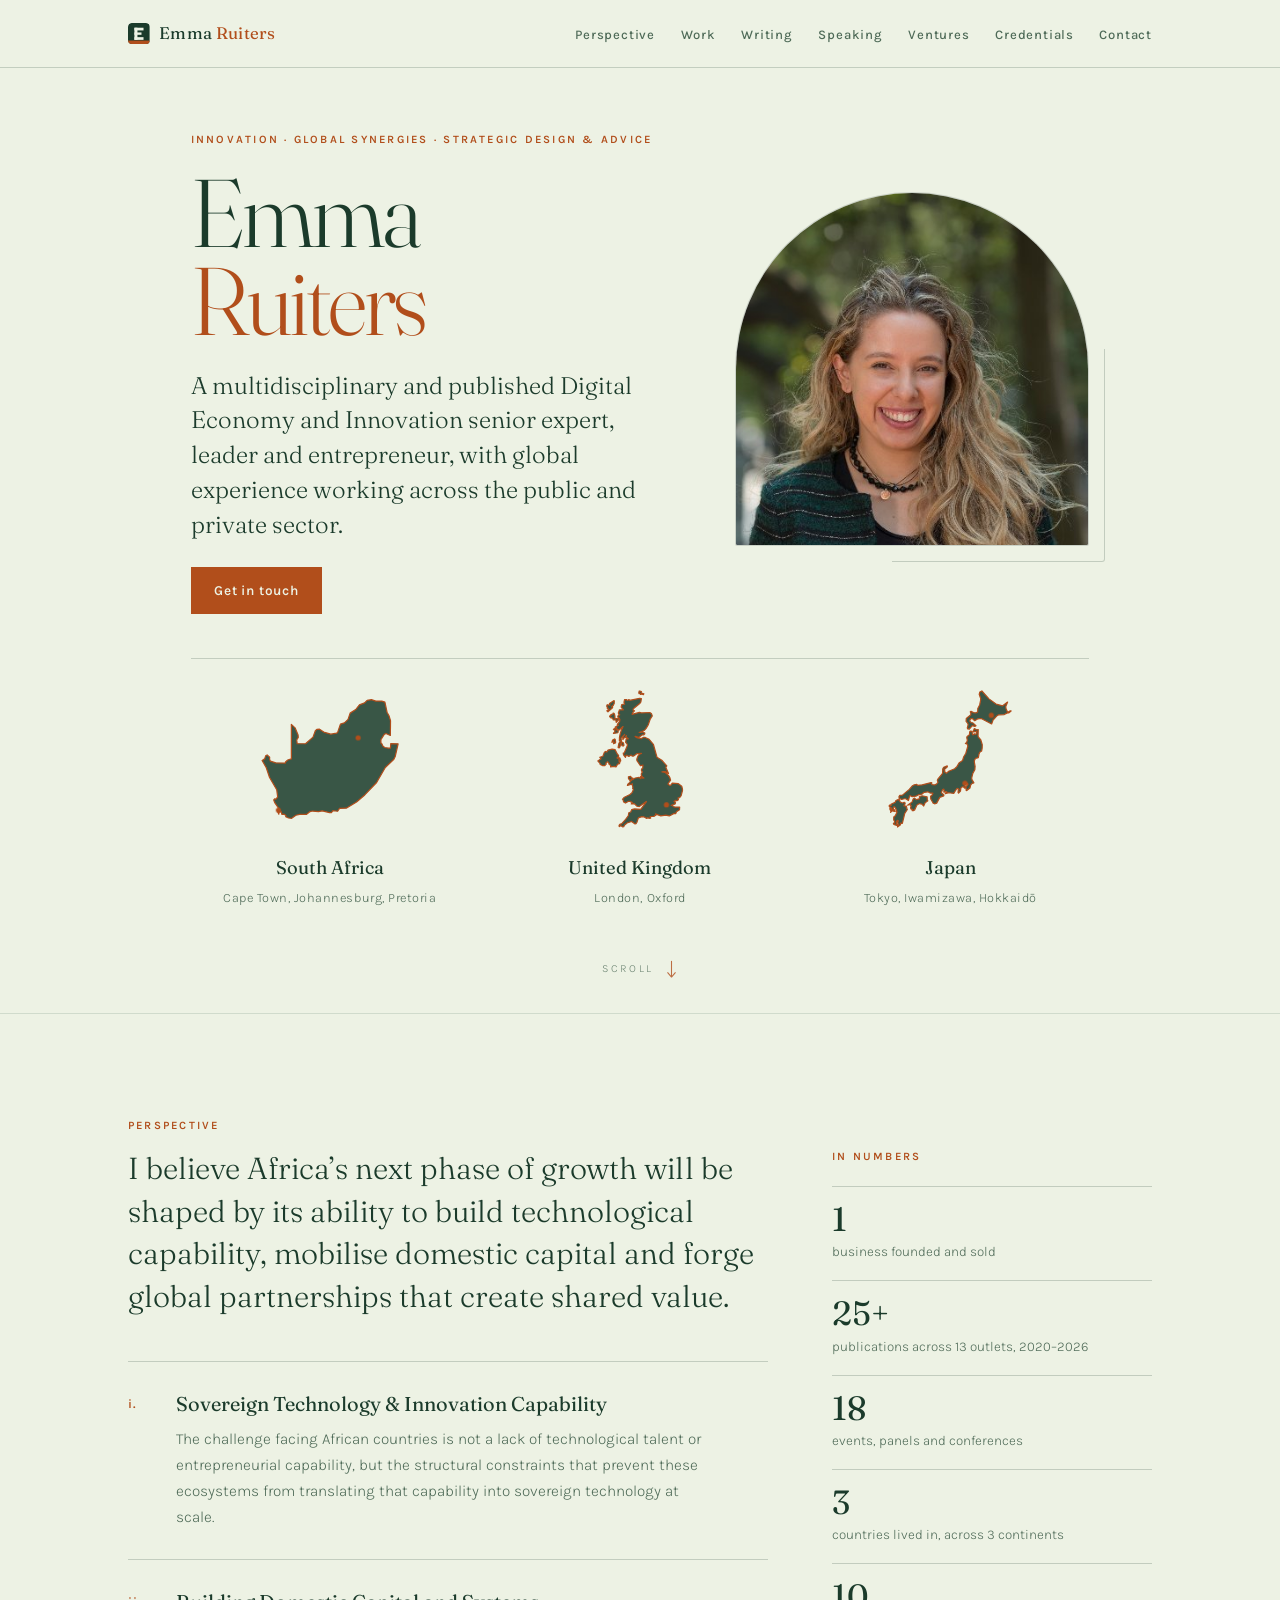
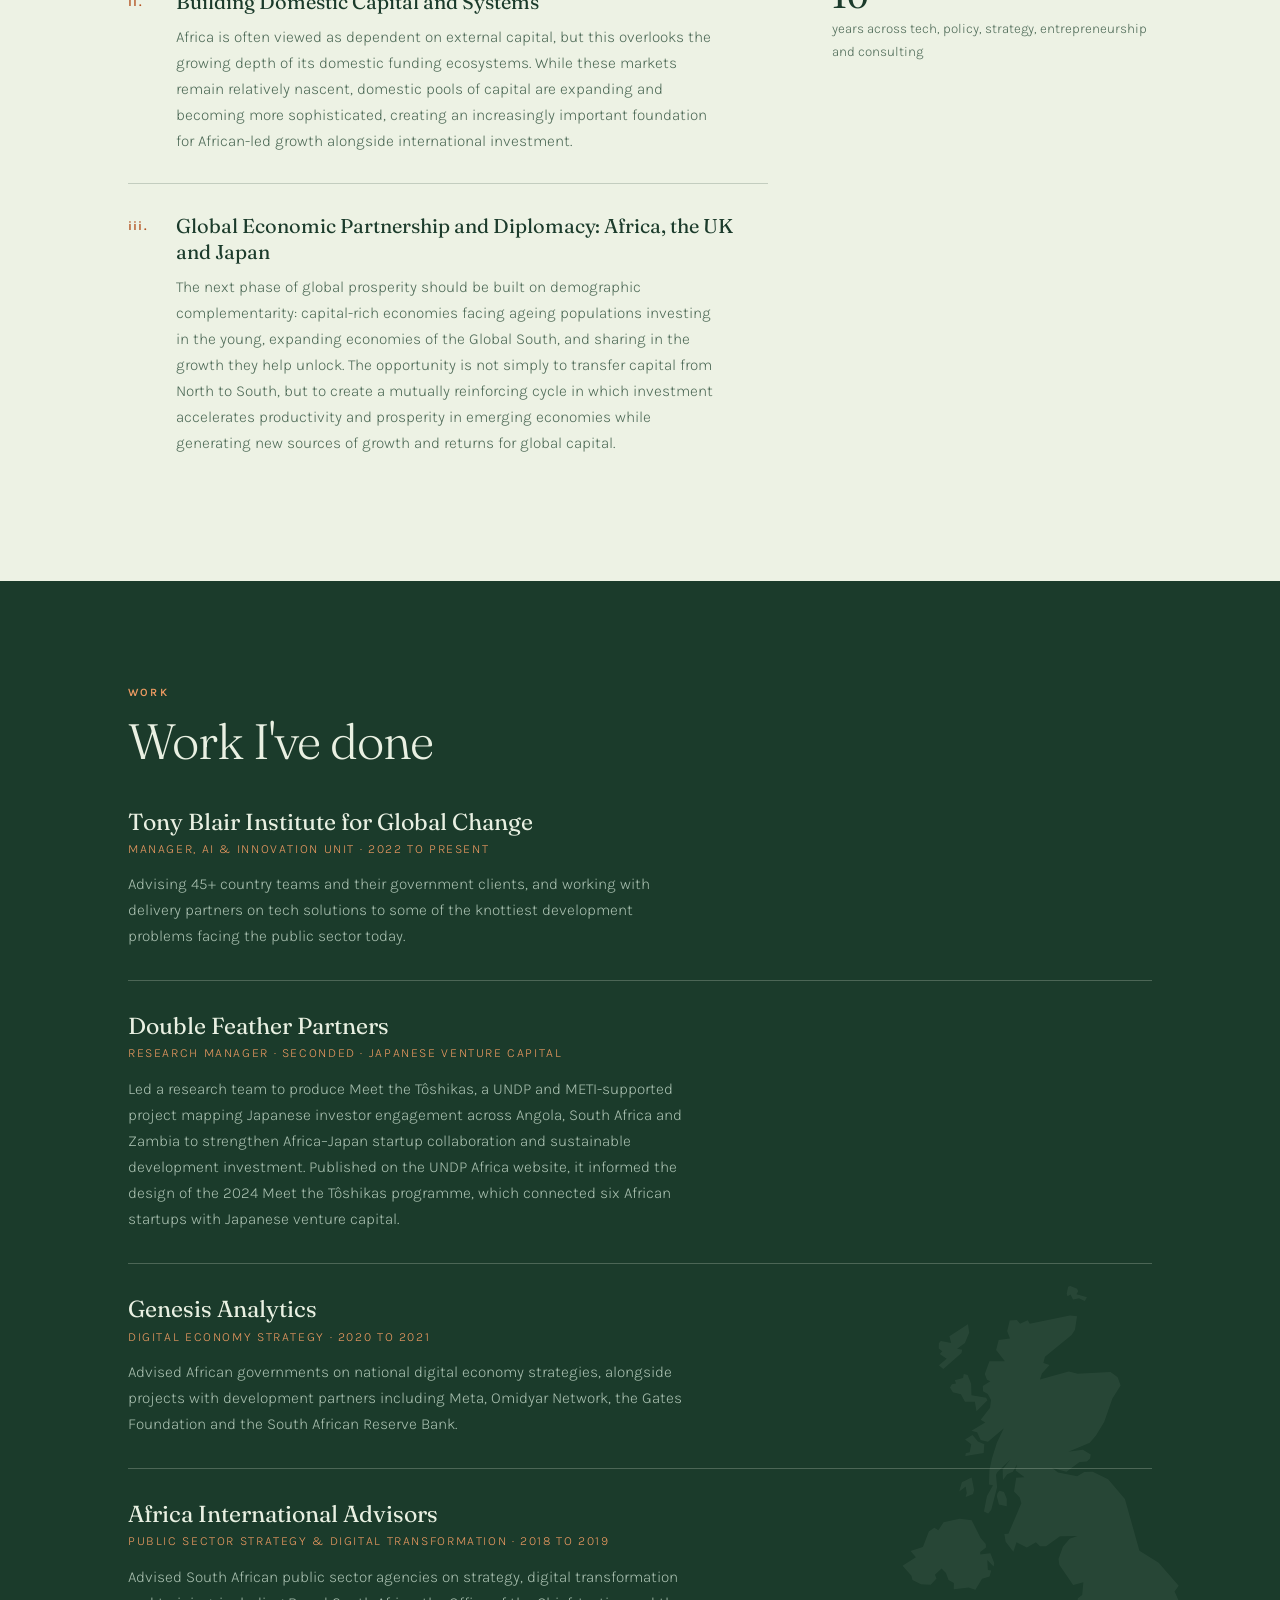
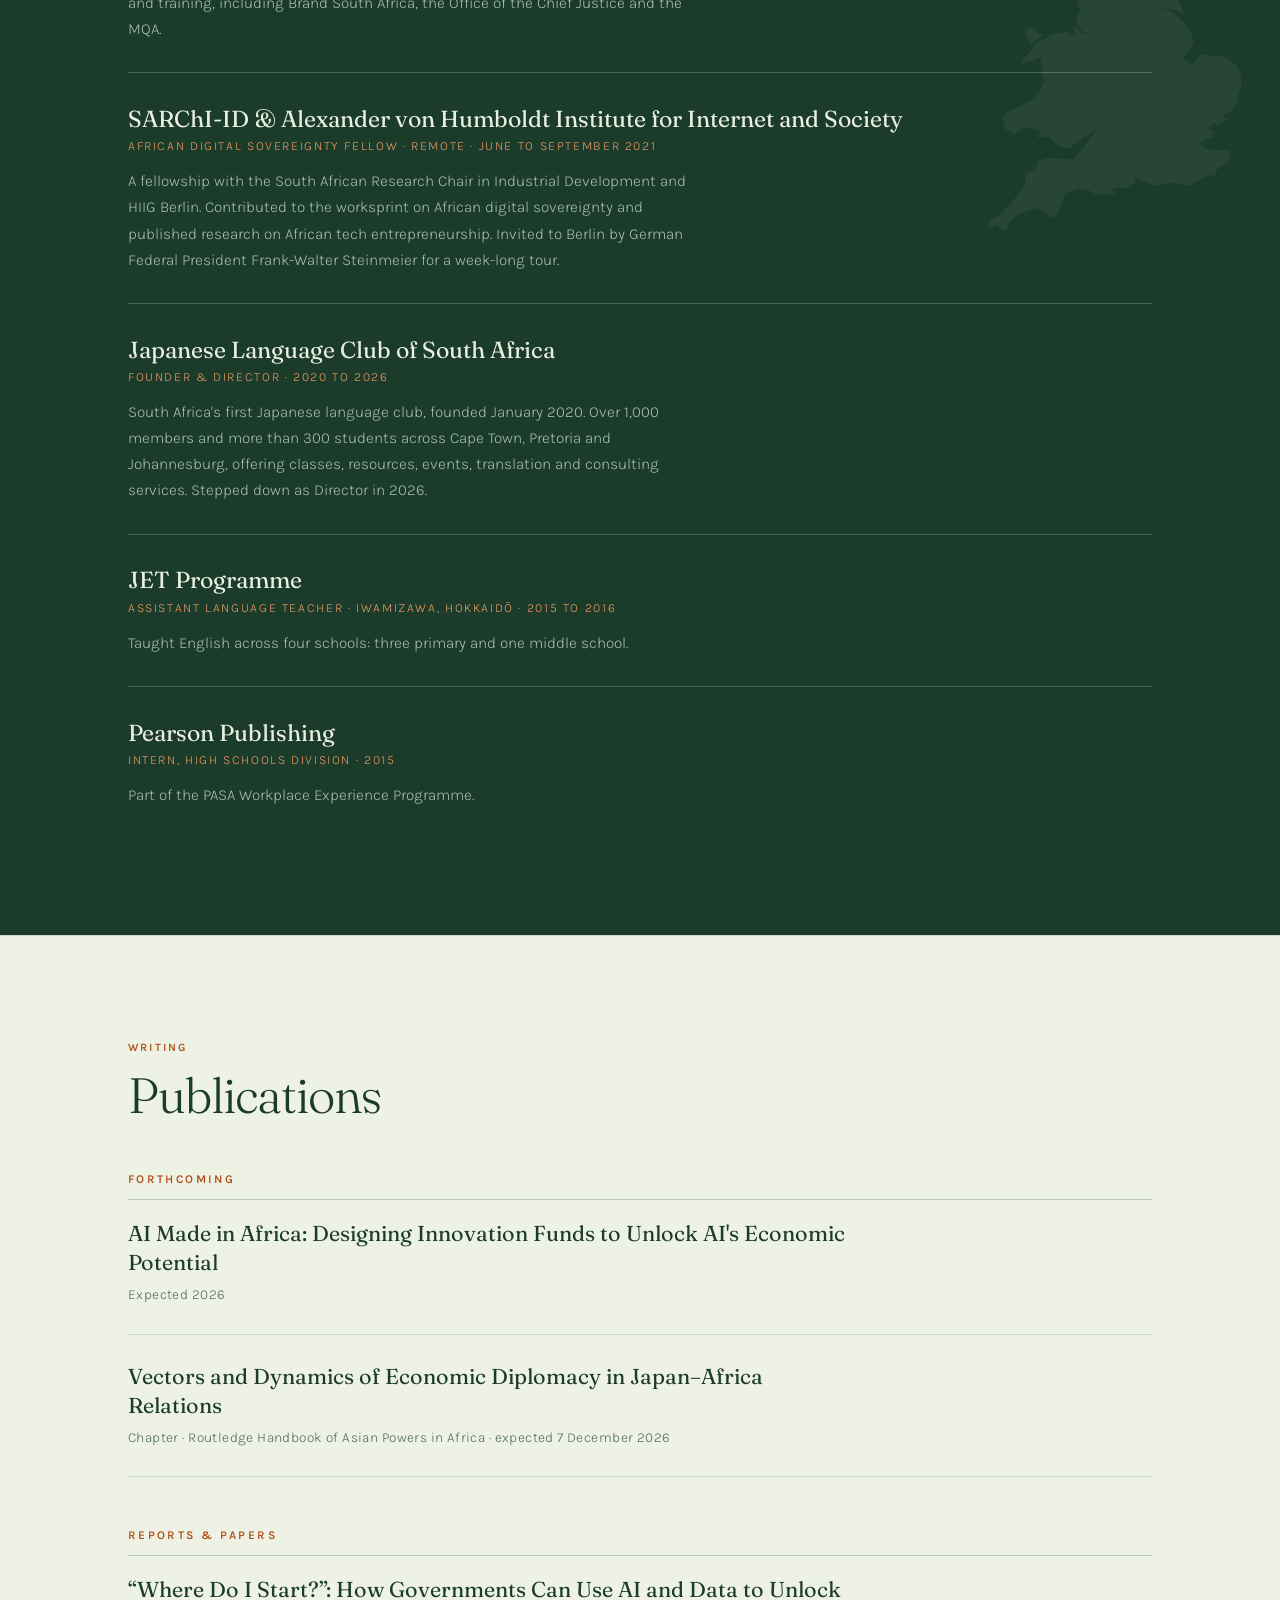
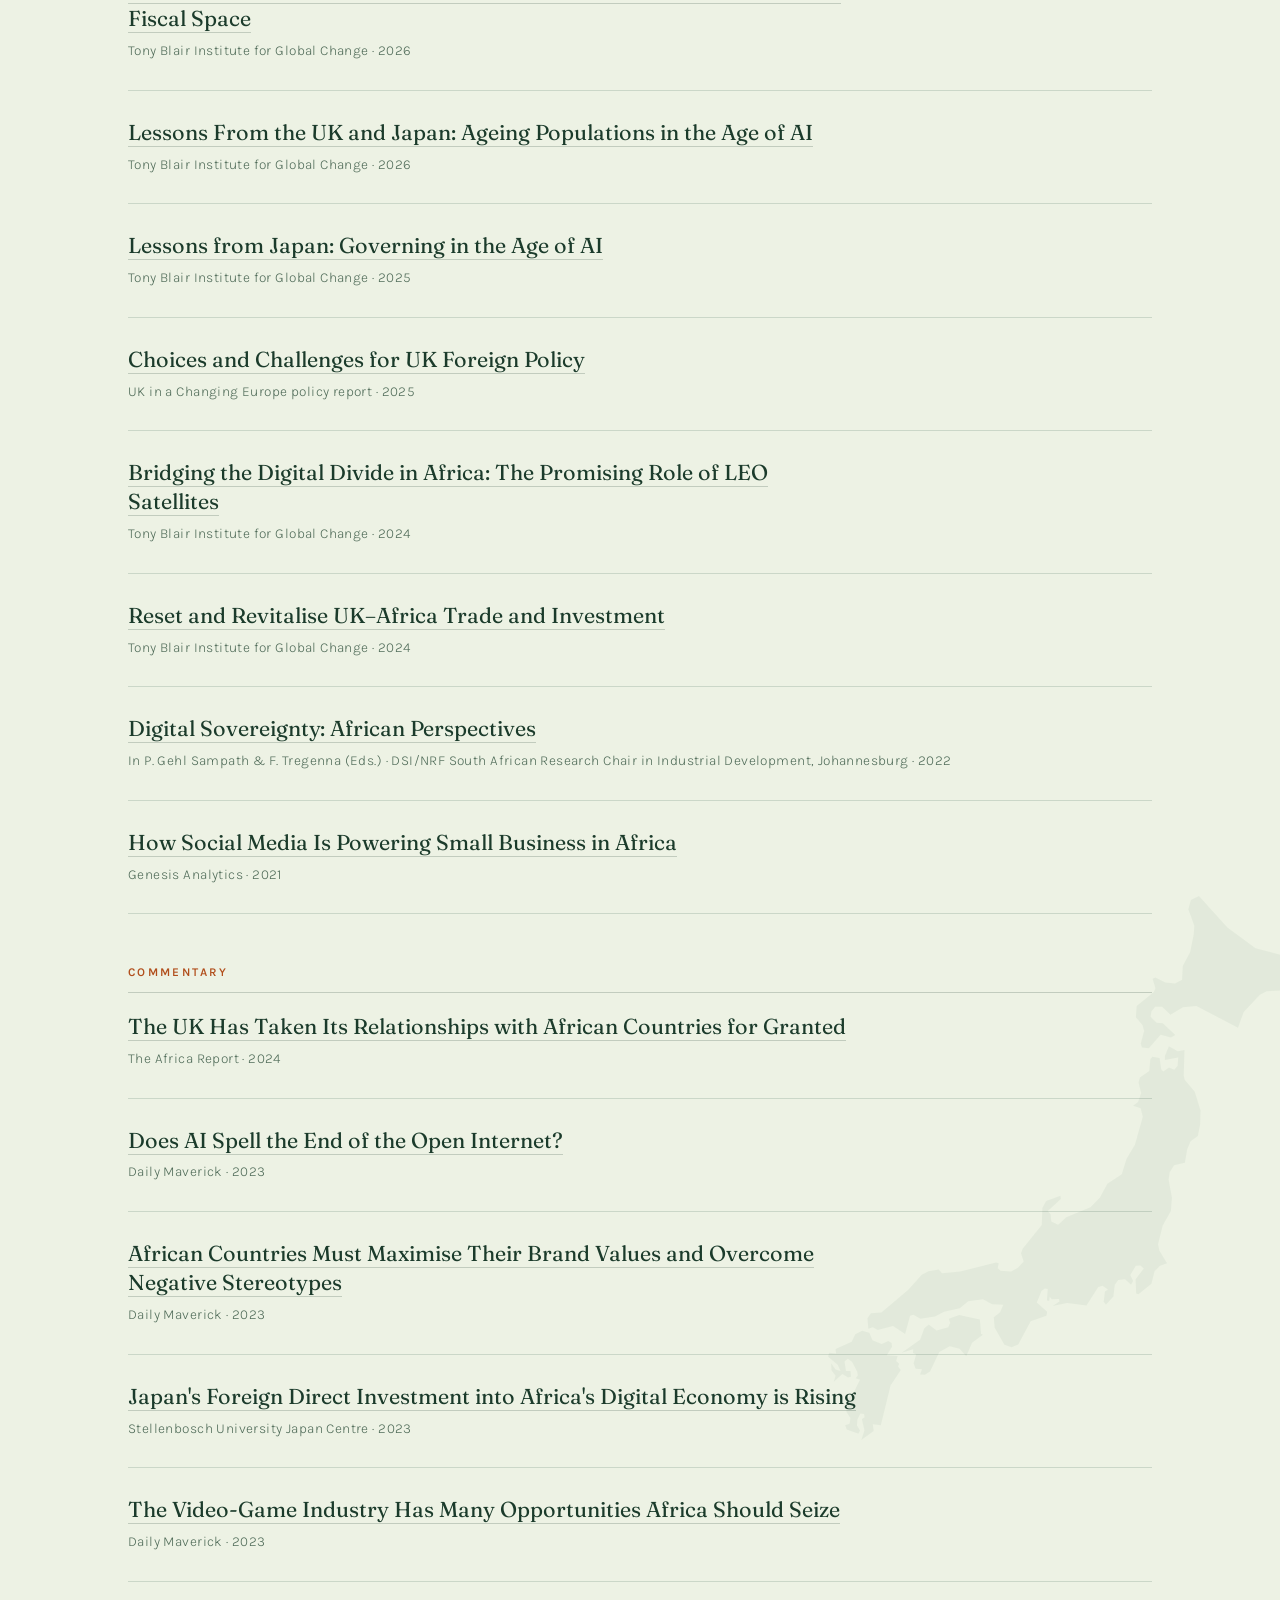
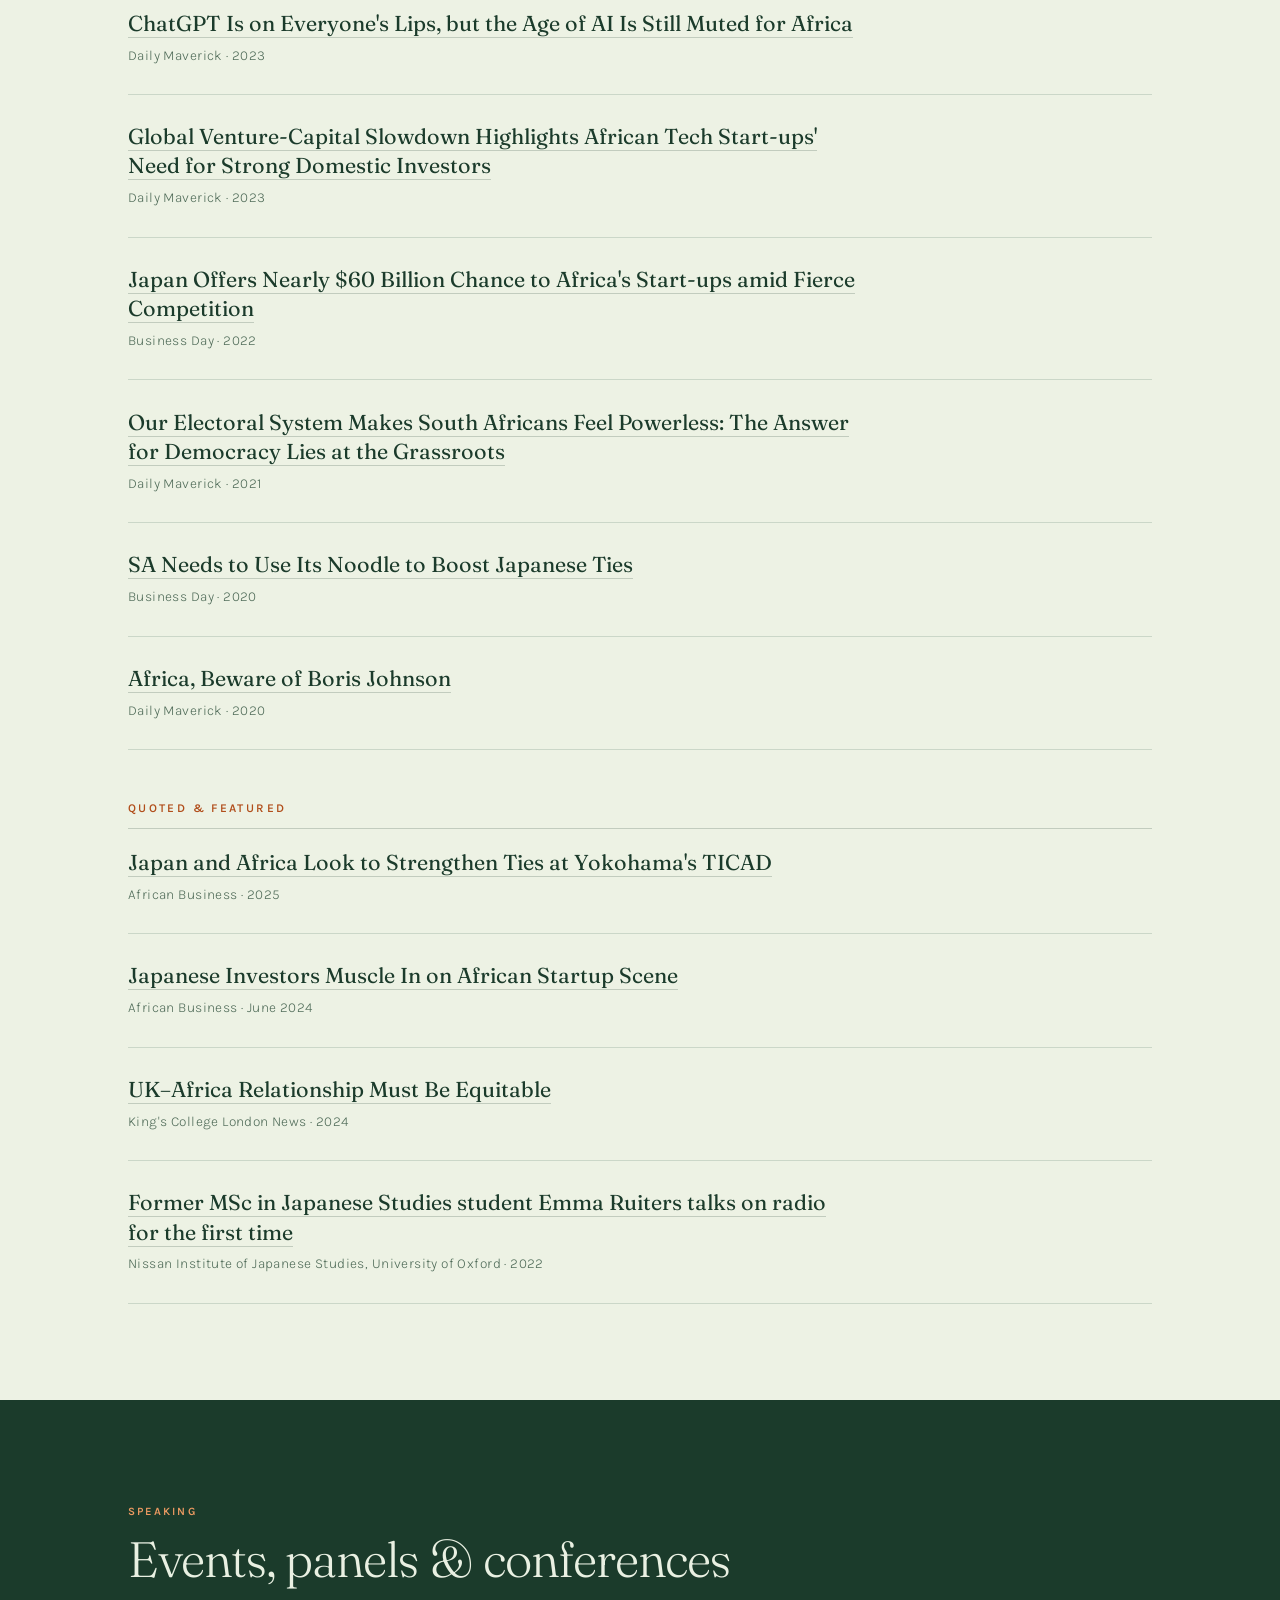
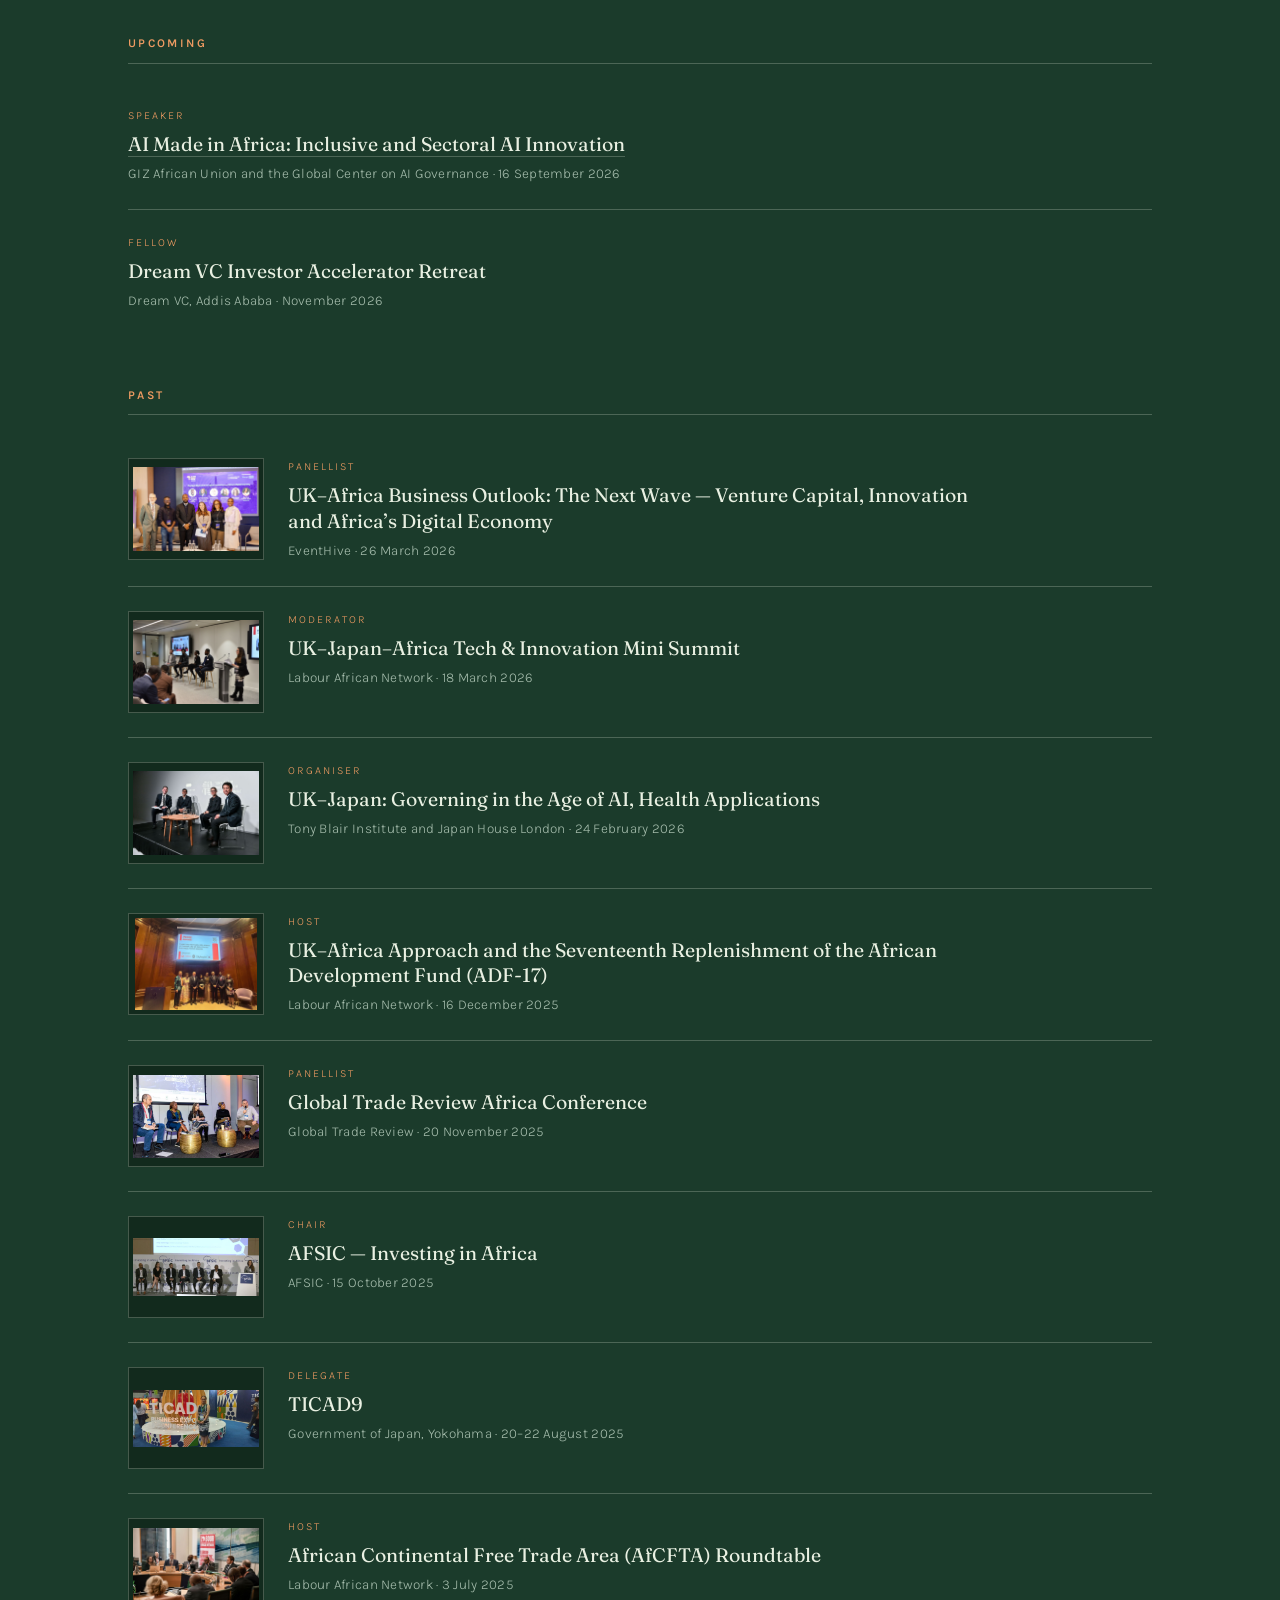
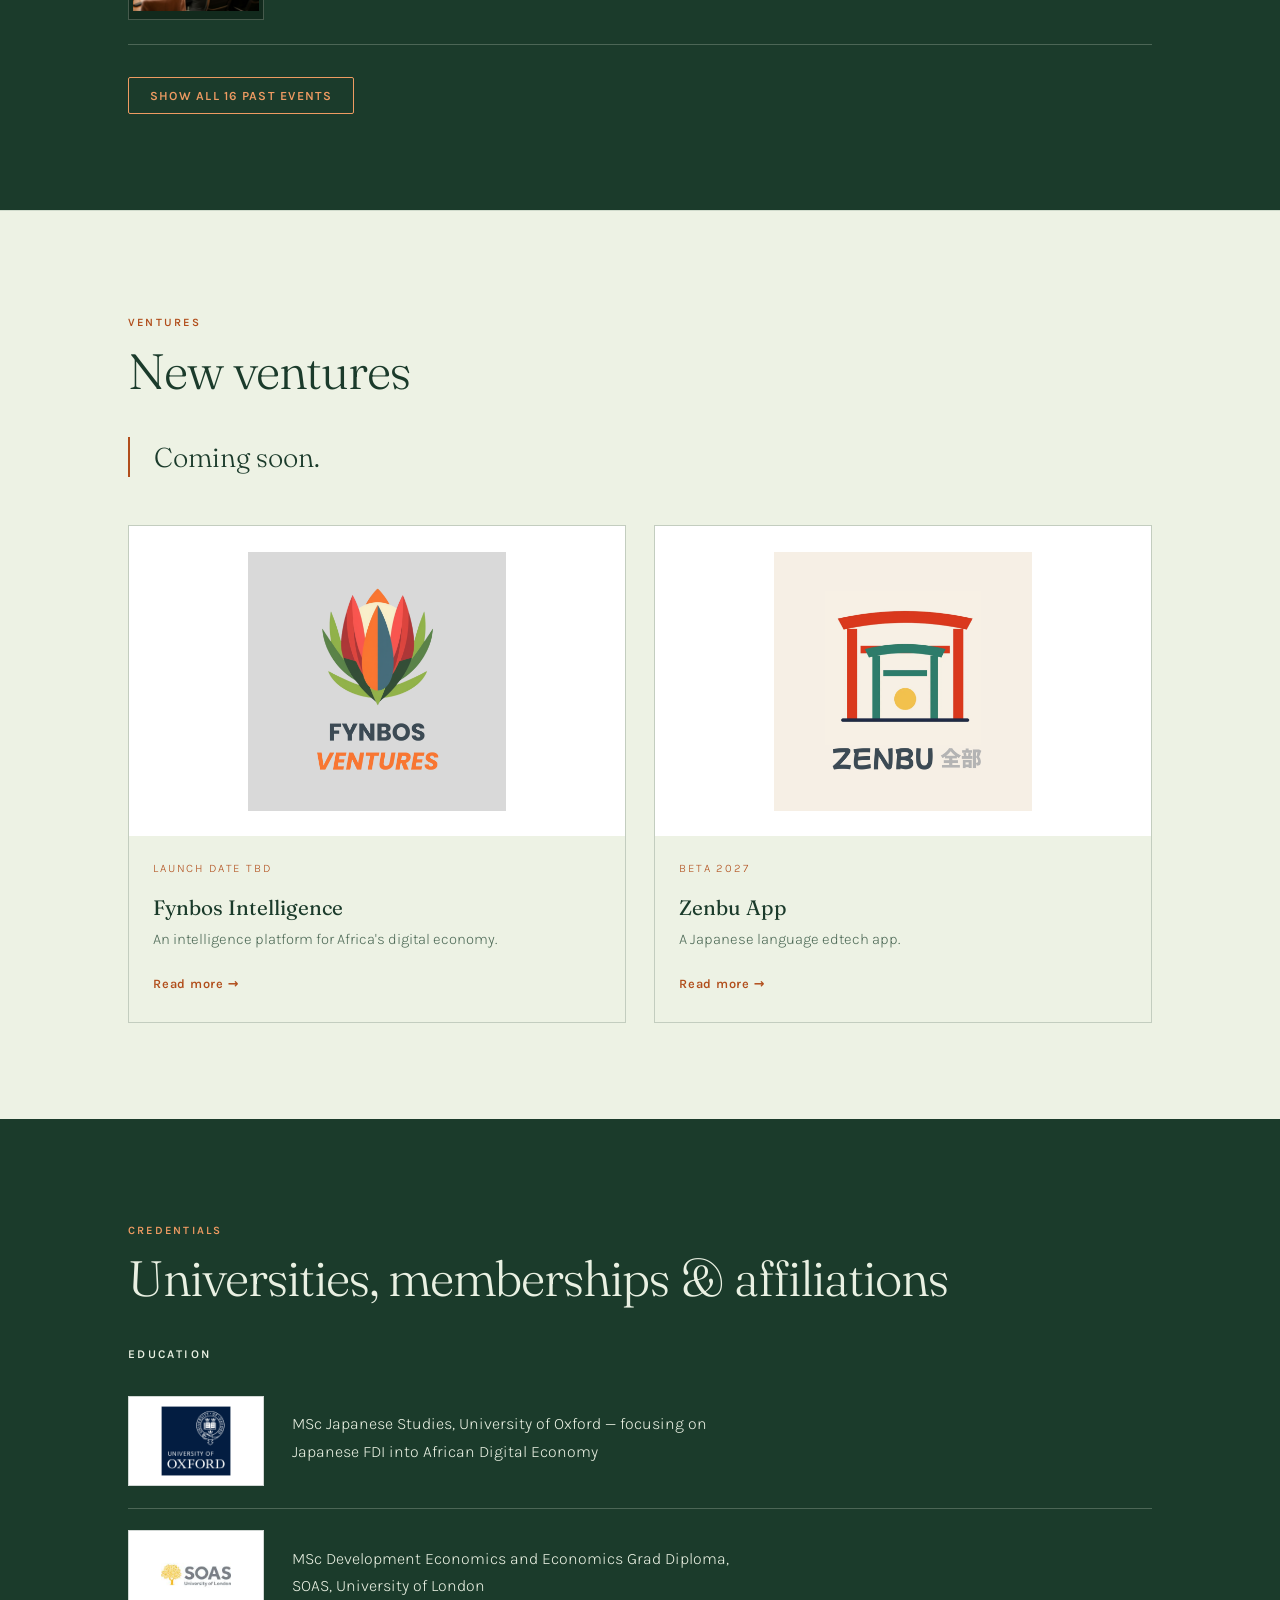
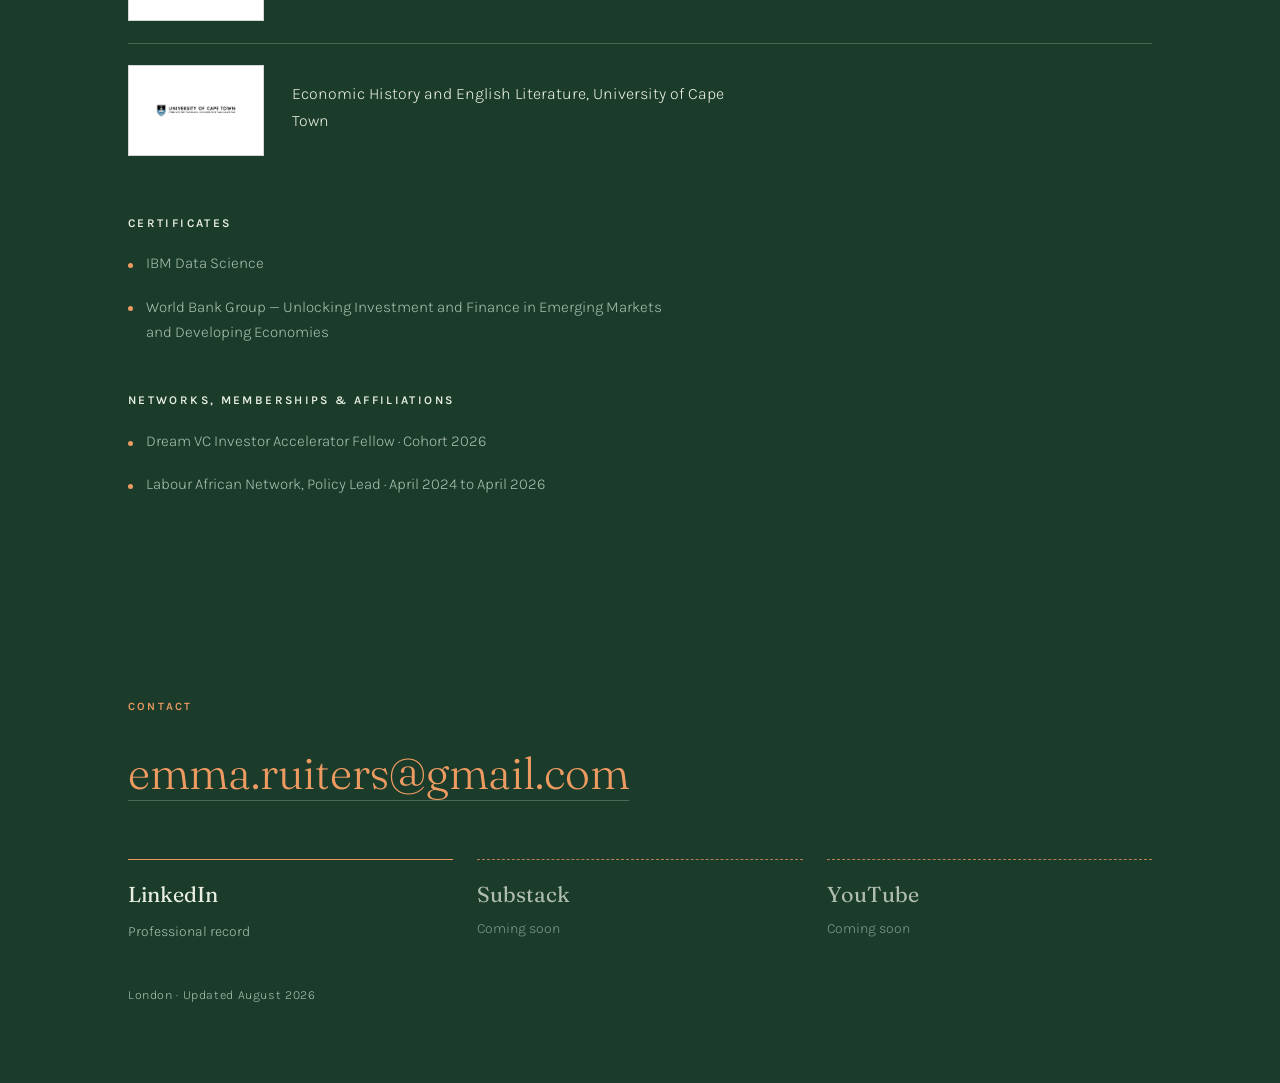
==== commit 646c65fb: "Rename index (9).html to index.html" ====
--- a/index.html
+++ b/index.html
@@ -193,12 +193,12 @@
             <p>The challenge facing African countries is not a lack of technological talent or entrepreneurial capability, but the structural constraints that prevent these ecosystems from translating that capability into sovereign technology at scale.</p>
           </li>
           <li>
+            <h3>Building Domestic Capital and Systems</h3>
+            <p>Africa is often viewed as dependent on external capital, but this overlooks the growing depth of its domestic funding ecosystems. While these markets remain relatively nascent, domestic pools of capital are expanding and becoming more sophisticated, creating an increasingly important foundation for African-led growth alongside international investment.</p>
+          </li>
+          <li>
             <h3>Global Economic Partnership and Diplomacy: Africa, the UK and Japan</h3>
             <p>The next phase of global prosperity should be built on demographic complementarity: capital-rich economies facing ageing populations investing in the young, expanding economies of the Global South, and sharing in the growth they help unlock. The opportunity is not simply to transfer capital from North to South, but to create a mutually reinforcing cycle in which investment accelerates productivity and prosperity in emerging economies while generating new sources of growth and returns for global capital.</p>
-          </li>
-          <li>
-            <h3>Building Domestic Capital and Systems</h3>
-            <p>Africa is often viewed as dependent on external capital, but this overlooks the growing depth of its domestic funding ecosystems. While these markets remain relatively nascent, domestic pools of capital are expanding and becoming more sophisticated, creating an increasingly important foundation for African-led growth alongside international investment.</p>
           </li>
         </ol>
       </div>
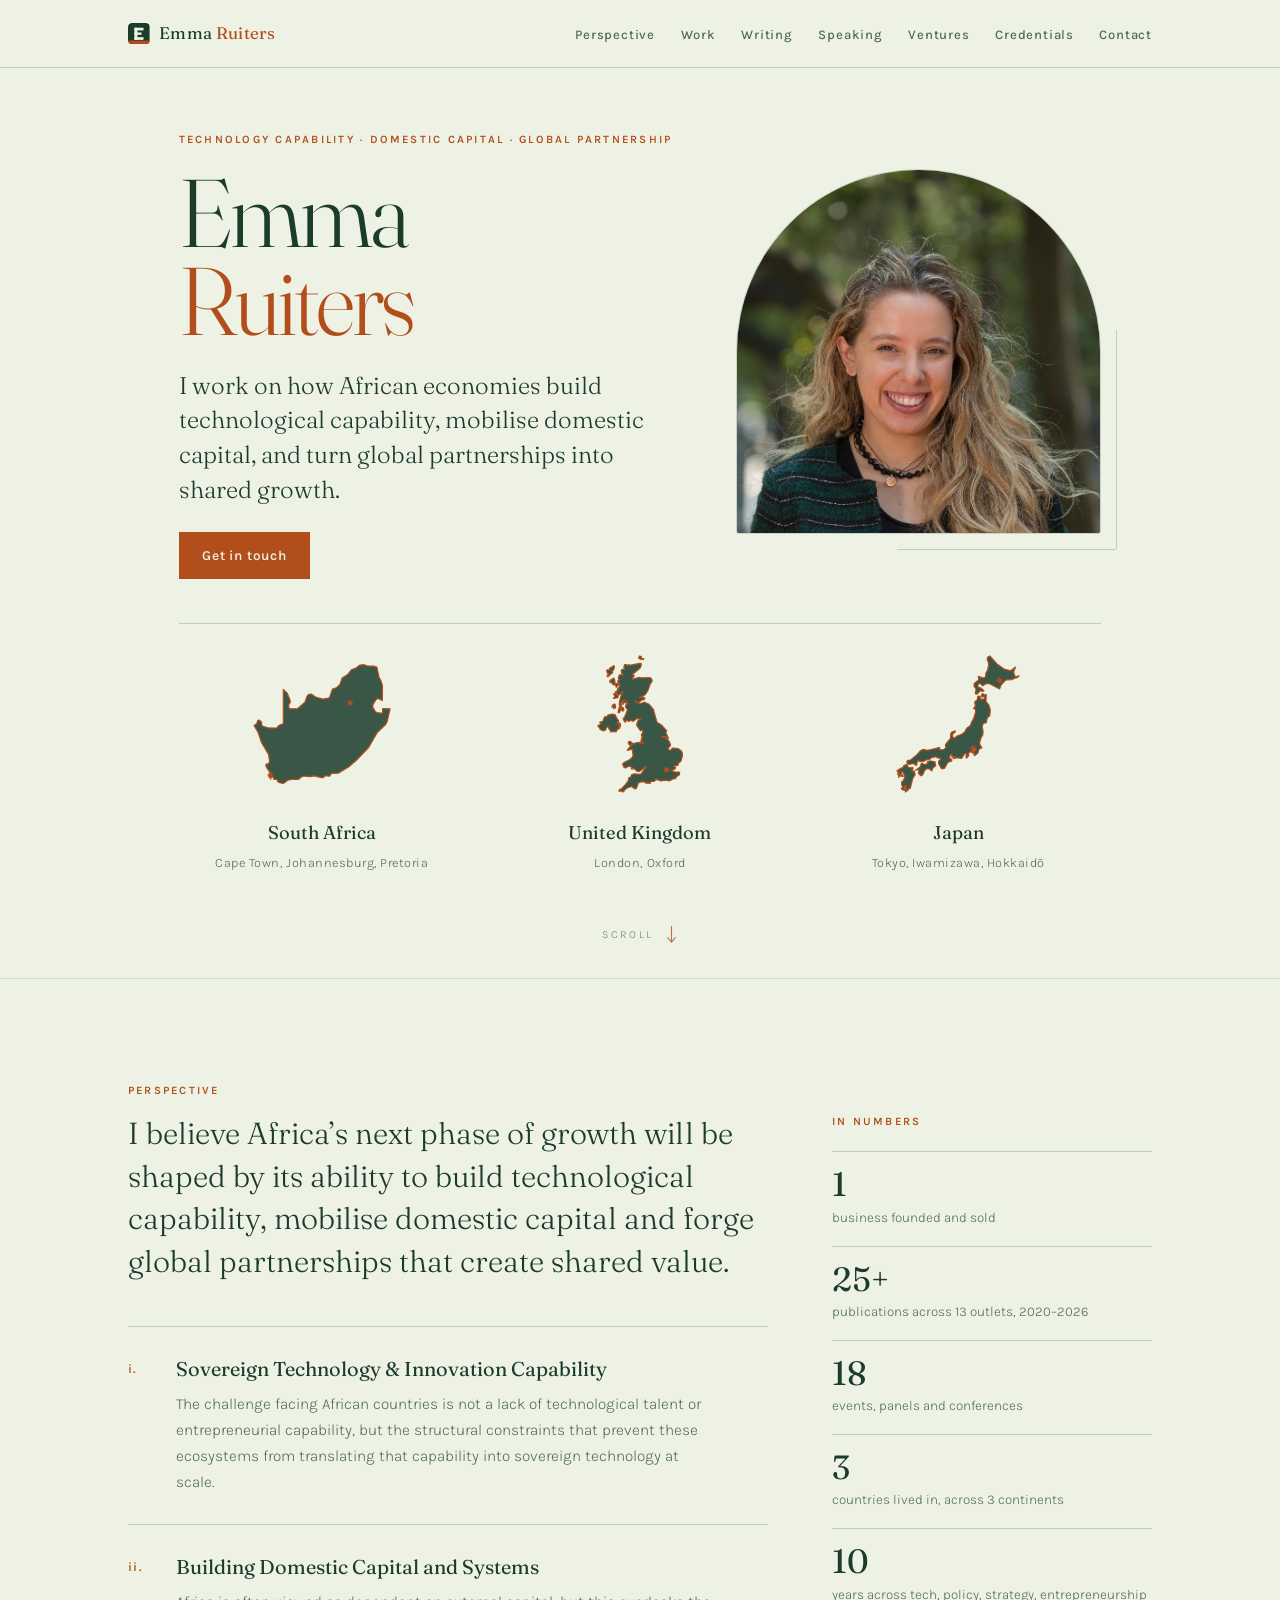
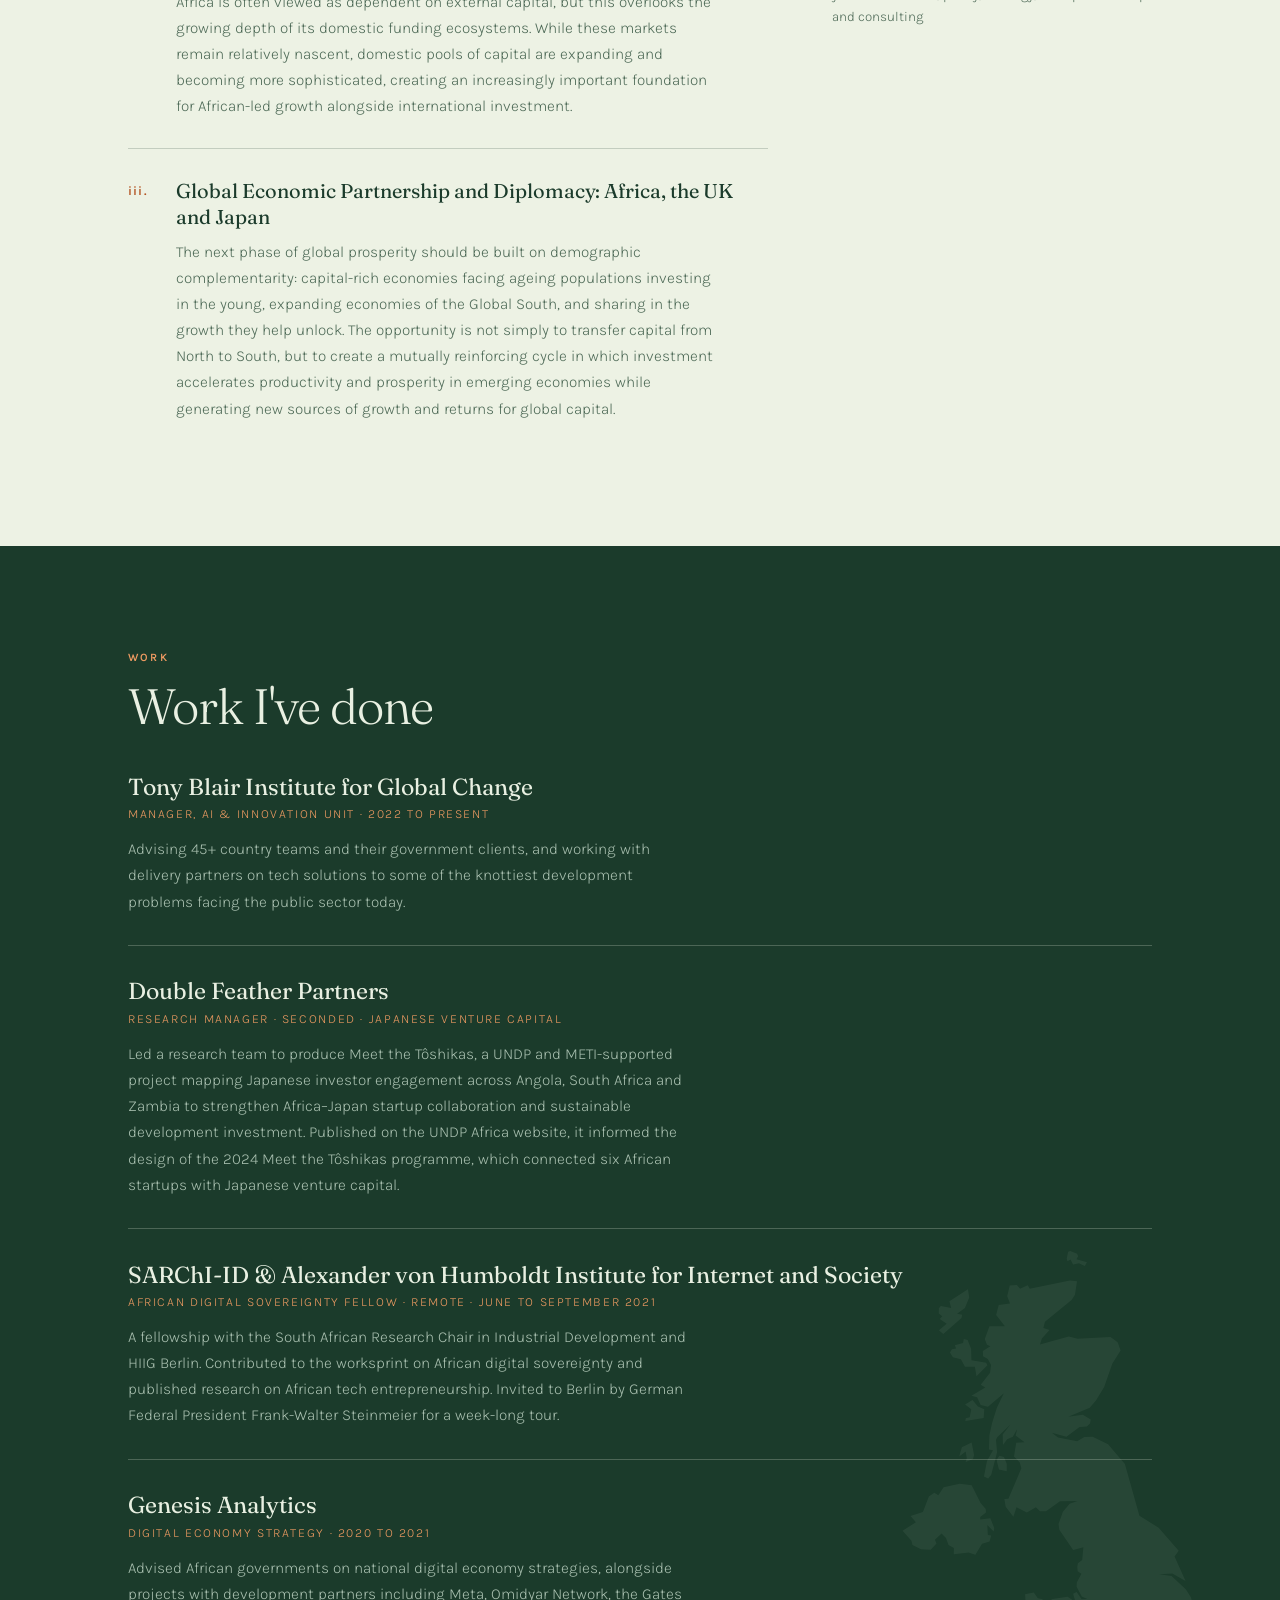
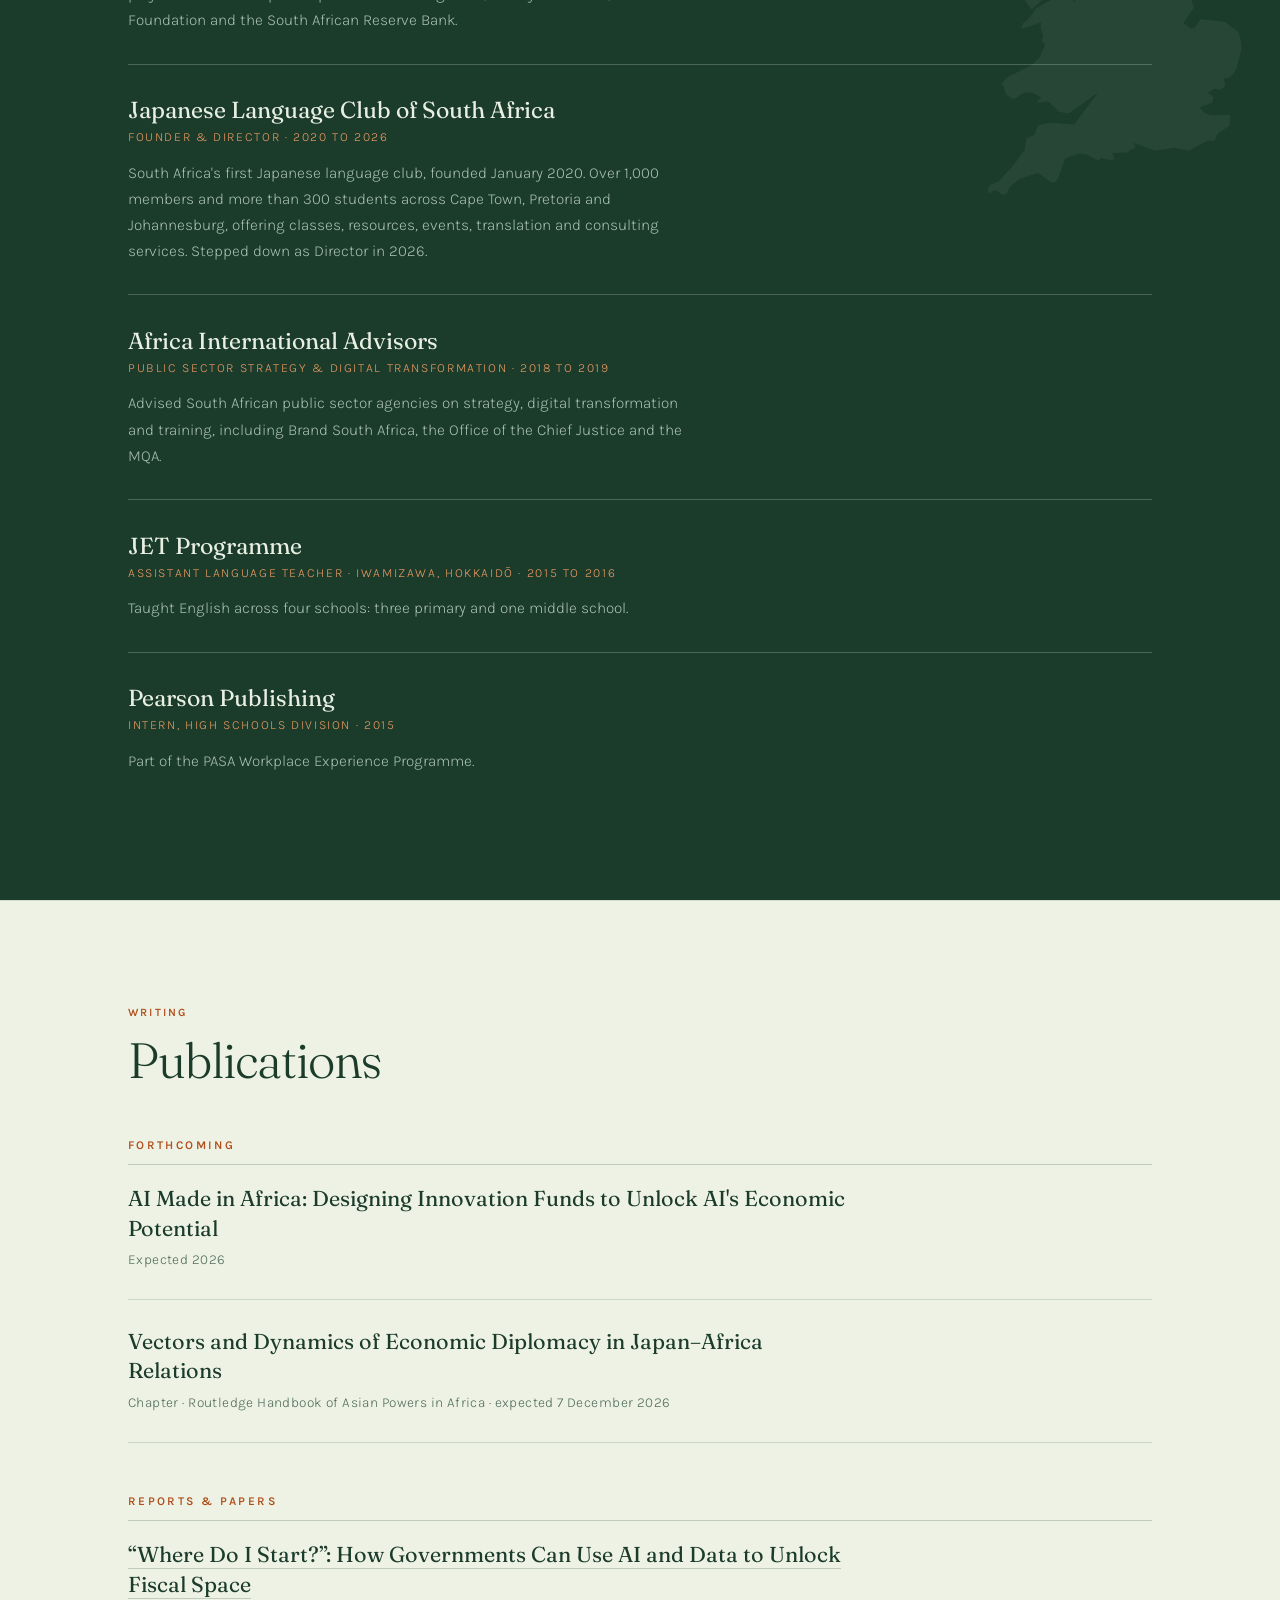
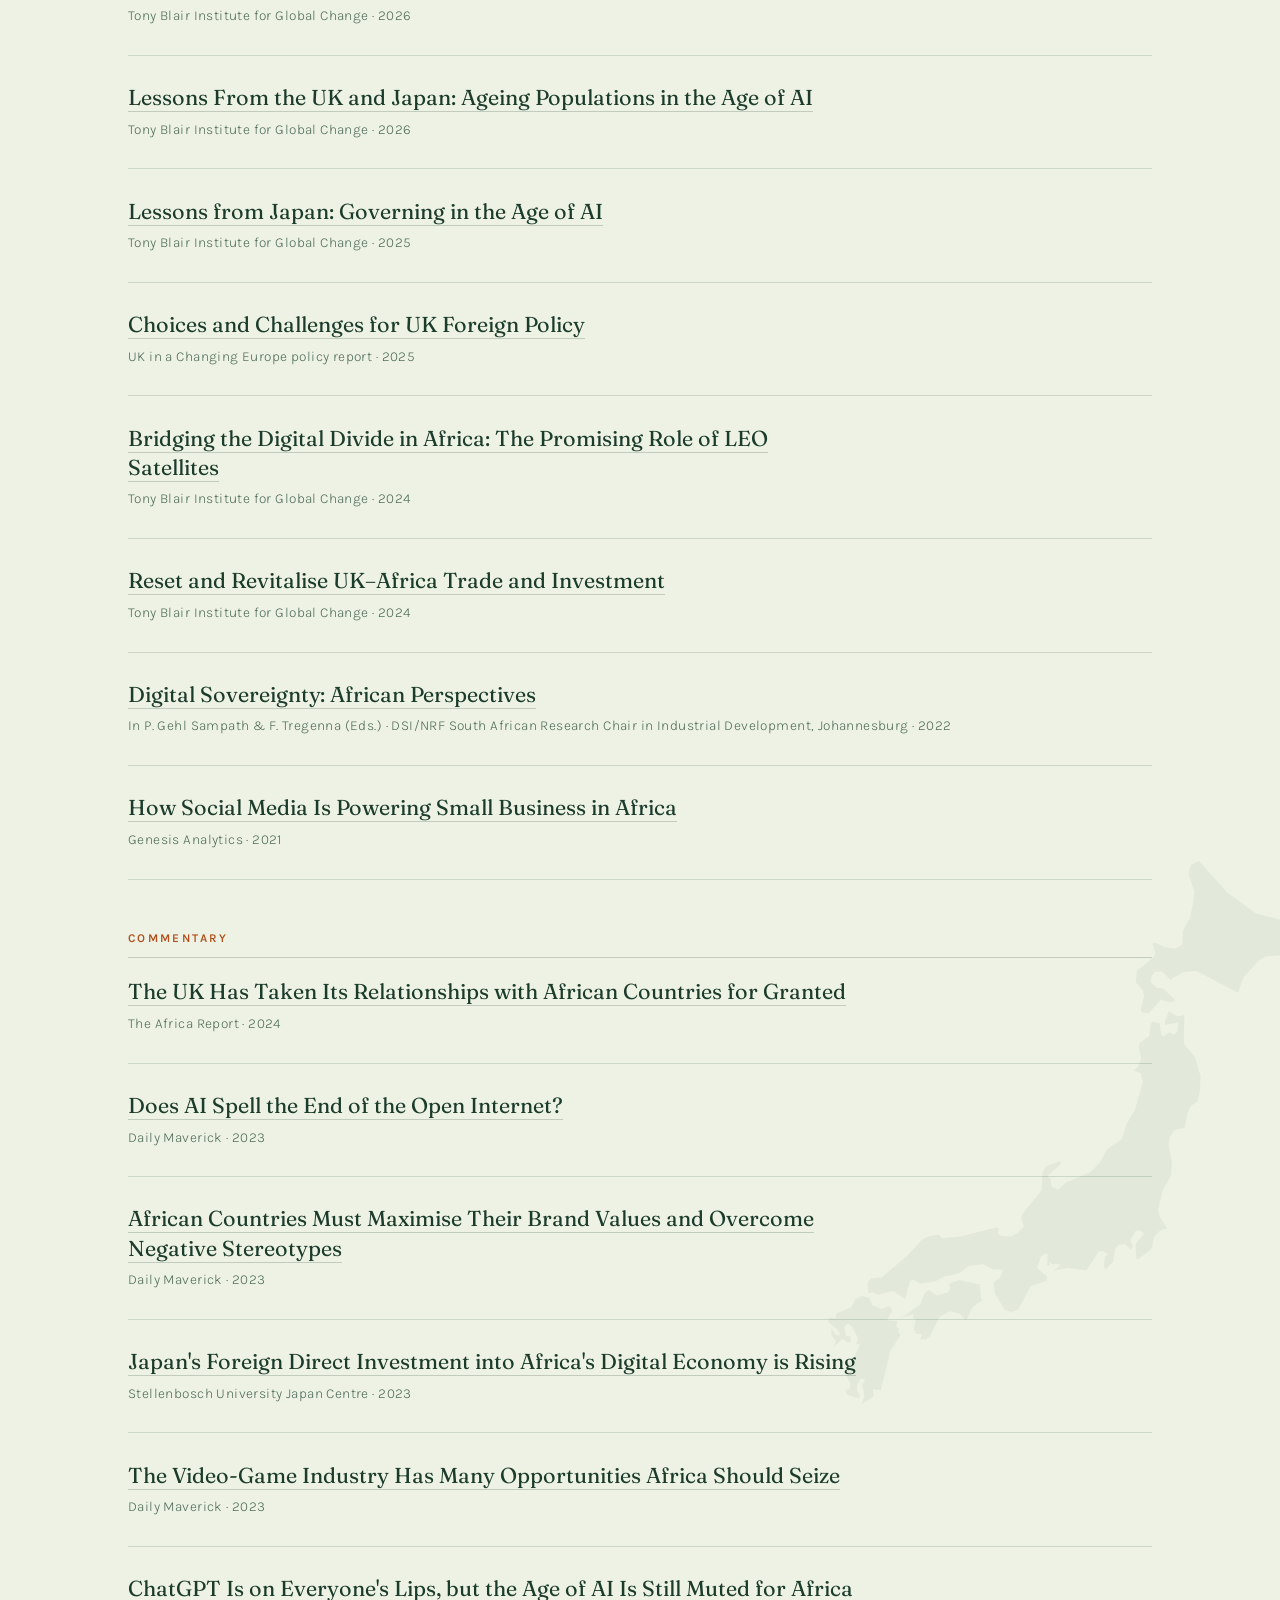
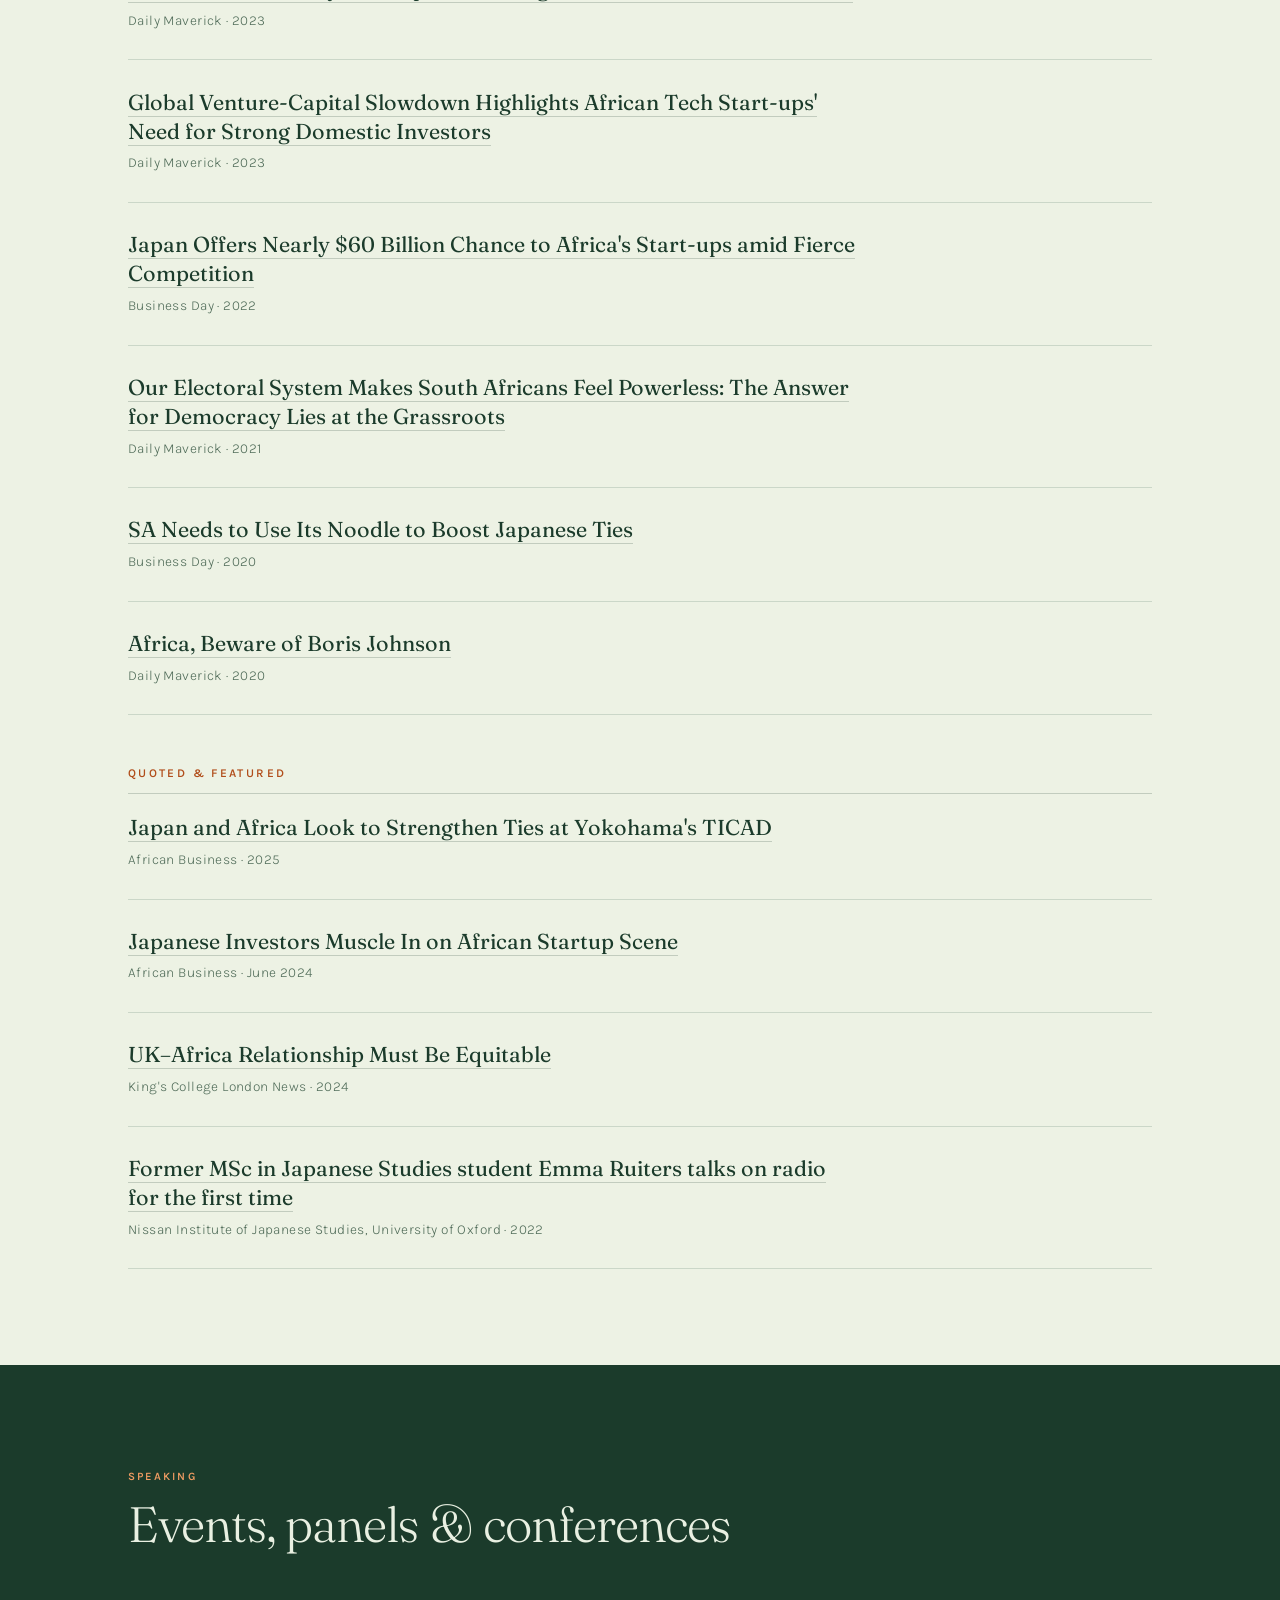
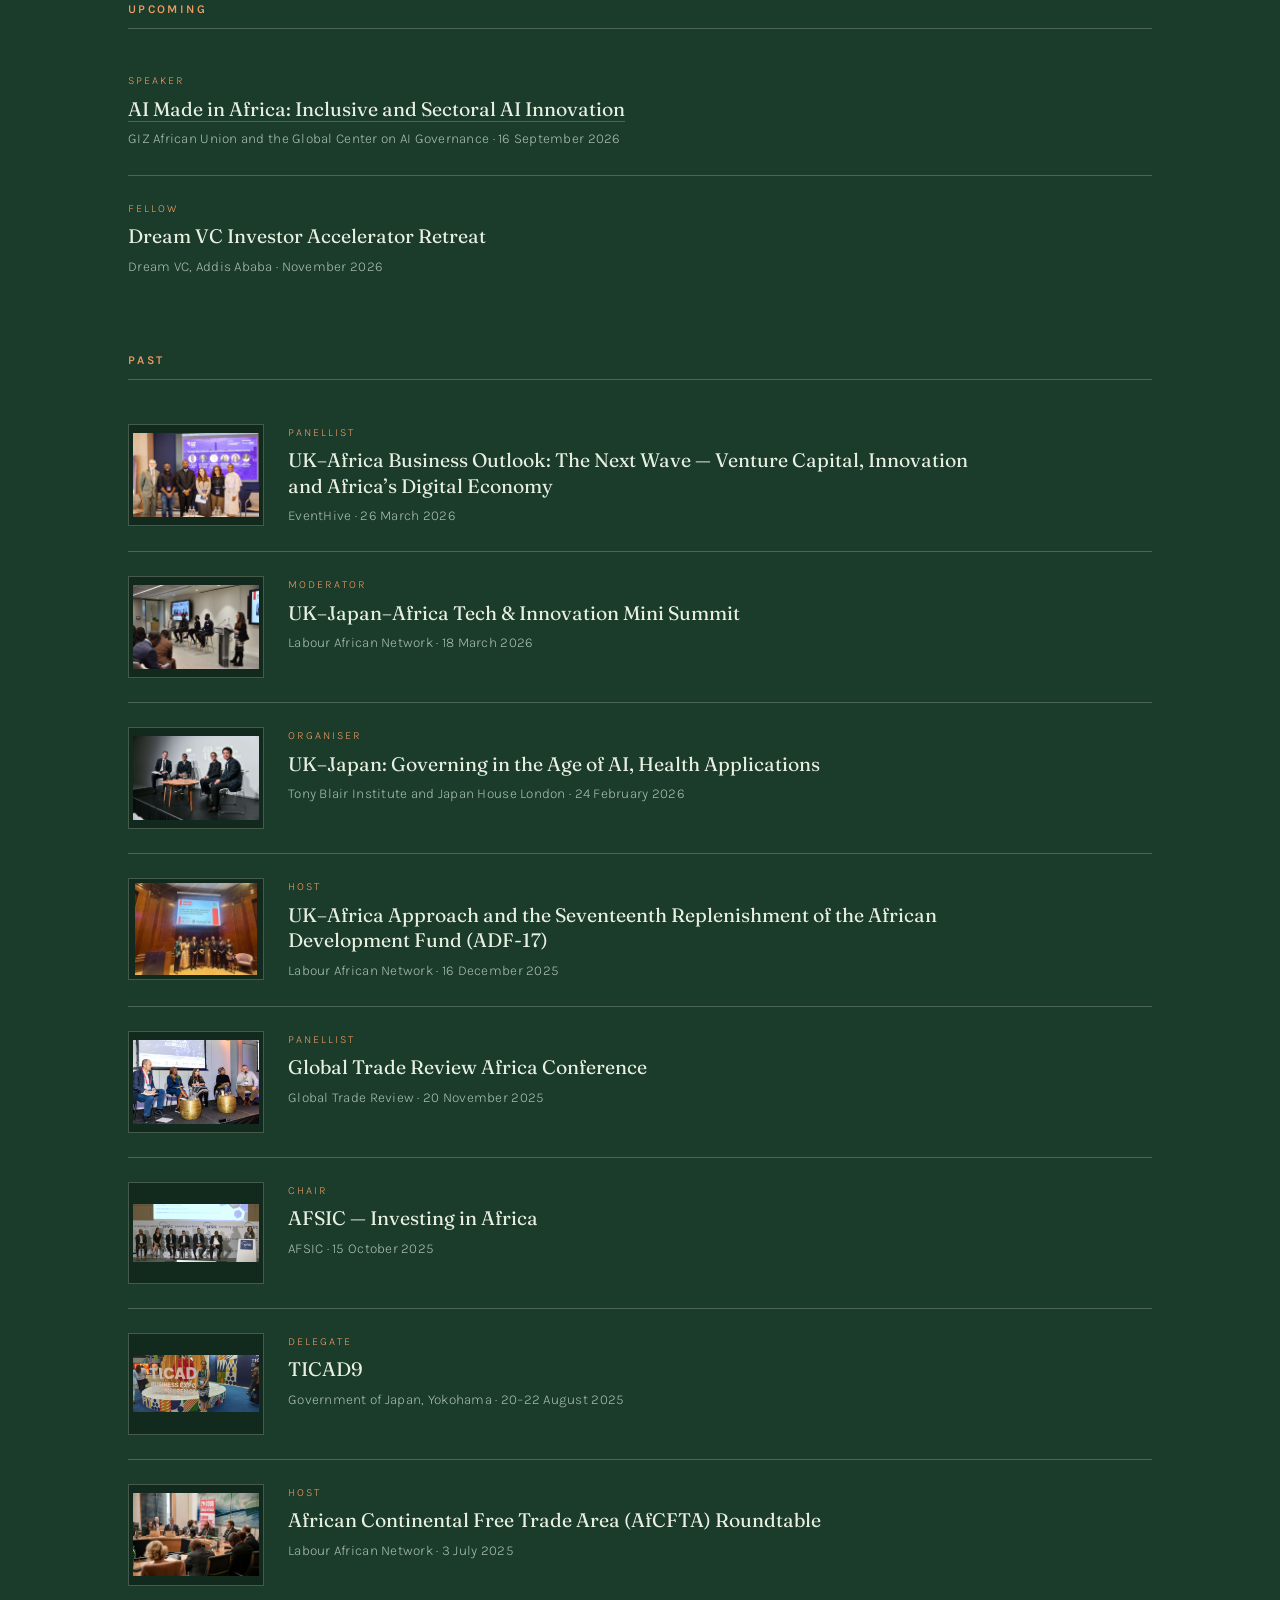
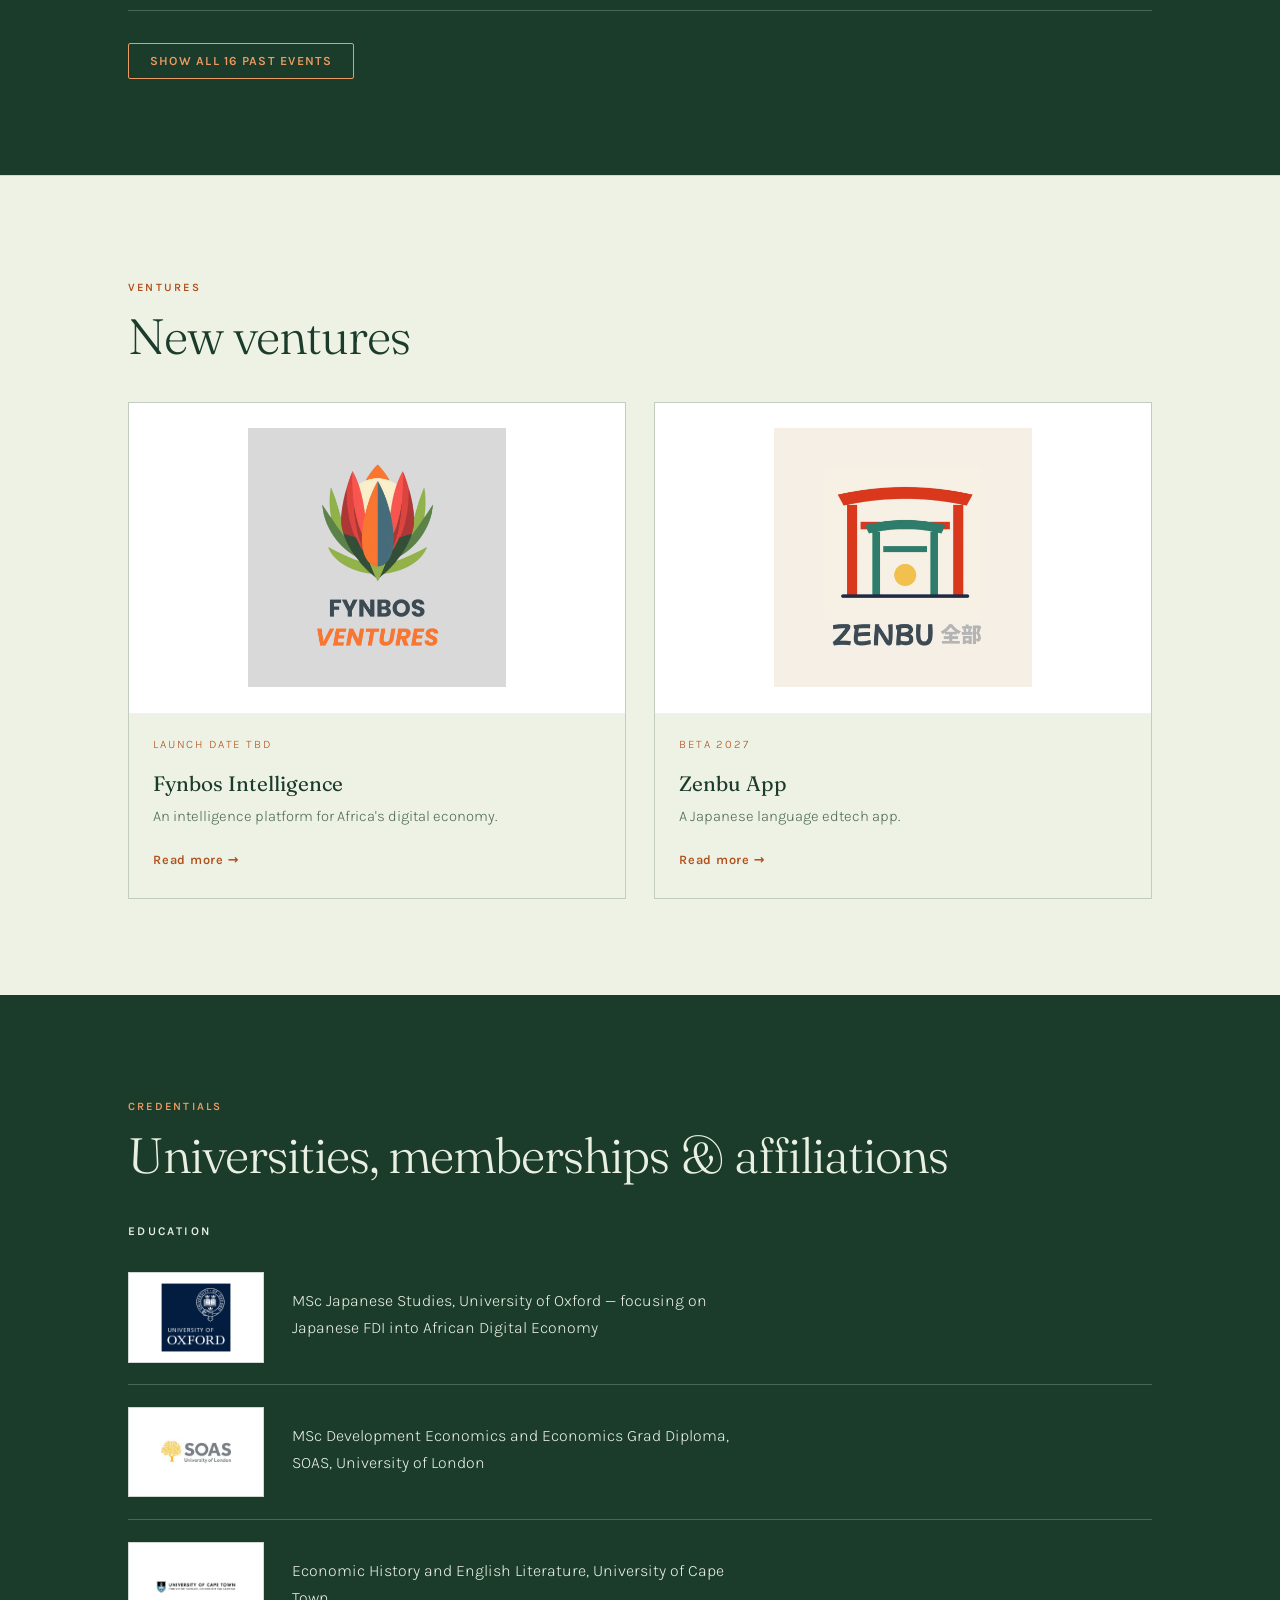
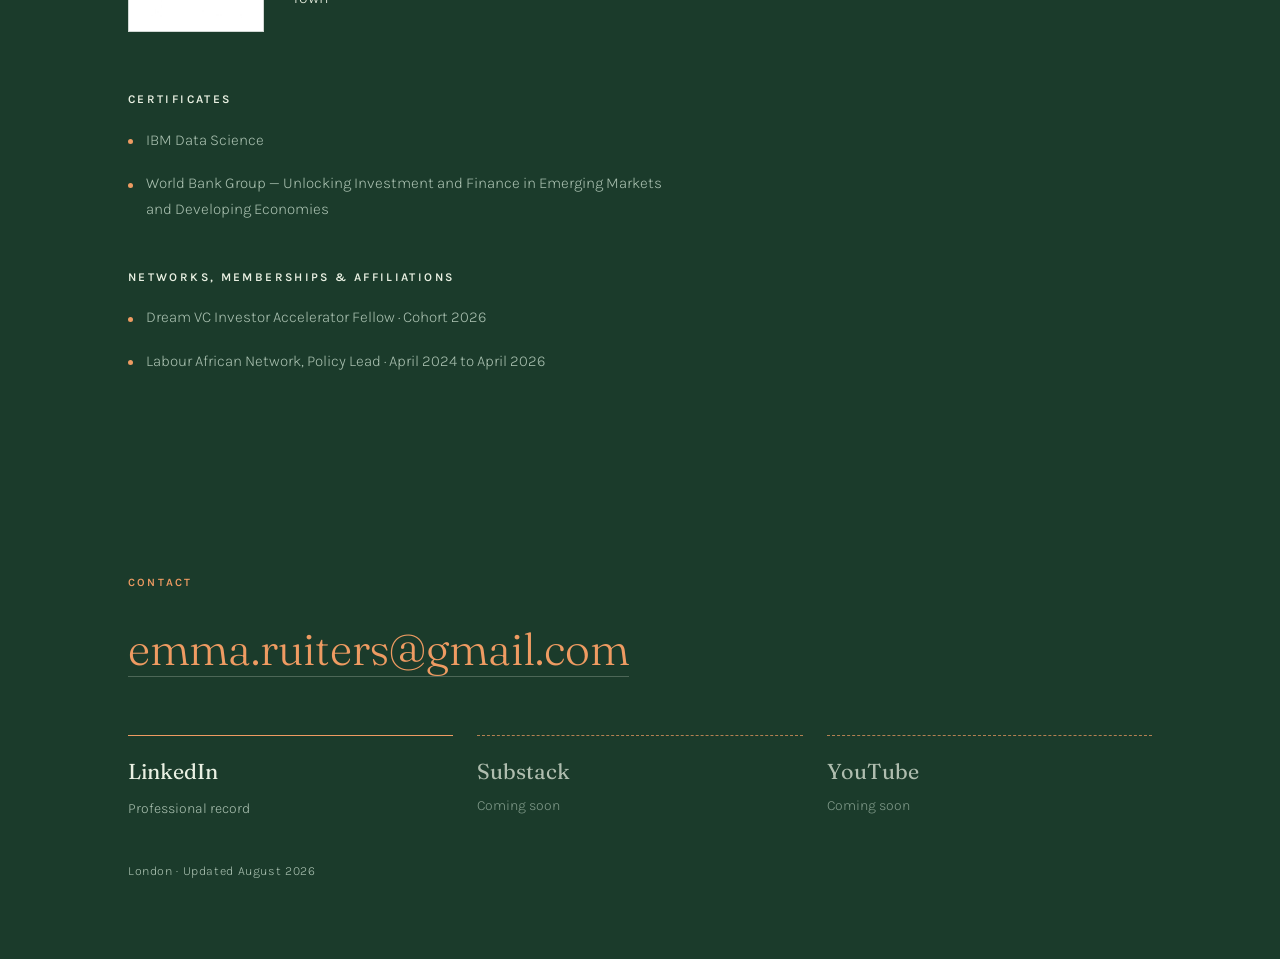
==== commit 24425e54: "Rename index (10).html to index.html" ====
--- a/index.html
+++ b/index.html
@@ -119,9 +119,9 @@
   <div class="wrap">
     <div class="grid">
       <div>
-        <span class="label">Innovation &middot; Global synergies &middot; Strategic design &amp; advice</span>
+        <span class="label">Technology capability &middot; Domestic capital &middot; Global partnership</span>
         <h1>Emma <span>Ruiters</span></h1>
-        <p class="thesis">A multidisciplinary and published Digital Economy and Innovation senior expert, leader and entrepreneur, with global experience working across the public and private sector.</p>
+        <p class="thesis">I work on how African economies build technological capability, mobilise domestic capital, and turn global partnerships into shared growth.</p>
         
         <div class="cta">
           <a class="btn solid" href="#contact">Get in touch</a>
@@ -236,24 +236,24 @@
         <p>Led a research team to produce <a href="https://www.undp.org/africa/meet-toshikas">Meet the T&ocirc;shikas</a>, a UNDP and METI-supported project mapping Japanese investor engagement across Angola, South Africa and Zambia to strengthen Africa&ndash;Japan startup collaboration and sustainable development investment. Published on the UNDP Africa website, it informed the design of the 2024 Meet the T&ocirc;shikas programme, which connected six African startups with Japanese venture capital.</p>
       </li>
       <li>
+        <span class="org">SARChI-ID &amp; Alexander von Humboldt Institute for Internet and Society</span>
+        <span class="pos">African Digital Sovereignty Fellow &middot; Remote &middot; June to September 2021</span>
+        <p>A fellowship with the South African Research Chair in Industrial Development and HIIG Berlin. Contributed to the worksprint on African digital sovereignty and published research on African tech entrepreneurship. Invited to Berlin by German Federal President Frank-Walter Steinmeier for a week-long tour.</p>
+      </li>
+      <li>
         <span class="org">Genesis Analytics</span>
         <span class="pos">Digital economy strategy &middot; 2020 to 2021</span>
         <p>Advised African governments on national digital economy strategies, alongside projects with development partners including Meta, Omidyar Network, the Gates Foundation and the South African Reserve Bank.</p>
       </li>
       <li>
+        <span class="org"><a href="/jlcsa.html">Japanese Language Club of South Africa</a></span>
+        <span class="pos">Founder &amp; Director &middot; 2020 to 2026</span>
+        <p>South Africa's first Japanese language club, founded January 2020. Over 1,000 members and more than 300 students across Cape Town, Pretoria and Johannesburg, offering classes, resources, events, translation and consulting services. Stepped down as Director in 2026.</p>
+      </li>
+      <li>
         <span class="org">Africa International Advisors</span>
         <span class="pos">Public sector strategy &amp; digital transformation &middot; 2018 to 2019</span>
         <p>Advised South African public sector agencies on strategy, digital transformation and training, including Brand South Africa, the Office of the Chief Justice and the MQA.</p>
-      </li>
-      <li>
-        <span class="org">SARChI-ID &amp; Alexander von Humboldt Institute for Internet and Society</span>
-        <span class="pos">African Digital Sovereignty Fellow &middot; Remote &middot; June to September 2021</span>
-        <p>A fellowship with the South African Research Chair in Industrial Development and HIIG Berlin. Contributed to the worksprint on African digital sovereignty and published research on African tech entrepreneurship. Invited to Berlin by German Federal President Frank-Walter Steinmeier for a week-long tour.</p>
-      </li>
-      <li>
-        <span class="org"><a href="/jlcsa.html">Japanese Language Club of South Africa</a></span>
-        <span class="pos">Founder &amp; Director &middot; 2020 to 2026</span>
-        <p>South Africa's first Japanese language club, founded January 2020. Over 1,000 members and more than 300 students across Cape Town, Pretoria and Johannesburg, offering classes, resources, events, translation and consulting services. Stepped down as Director in 2026.</p>
       </li>
       <li>
         <span class="org">JET Programme</span>
@@ -561,8 +561,6 @@
   <div class="wrap">
     <span class="label">Ventures</span>
     <h2 class="sec">New ventures</h2>
-    <p class="stance">Coming soon.</p>
-
     <div class="folio">
       <article>
         <div class="shot"><img src="images/fynbos.png" alt="Fynbos Intelligence" onerror="ph(this,'images/fynbos.png','Fynbos logo, 16:10')"></div>
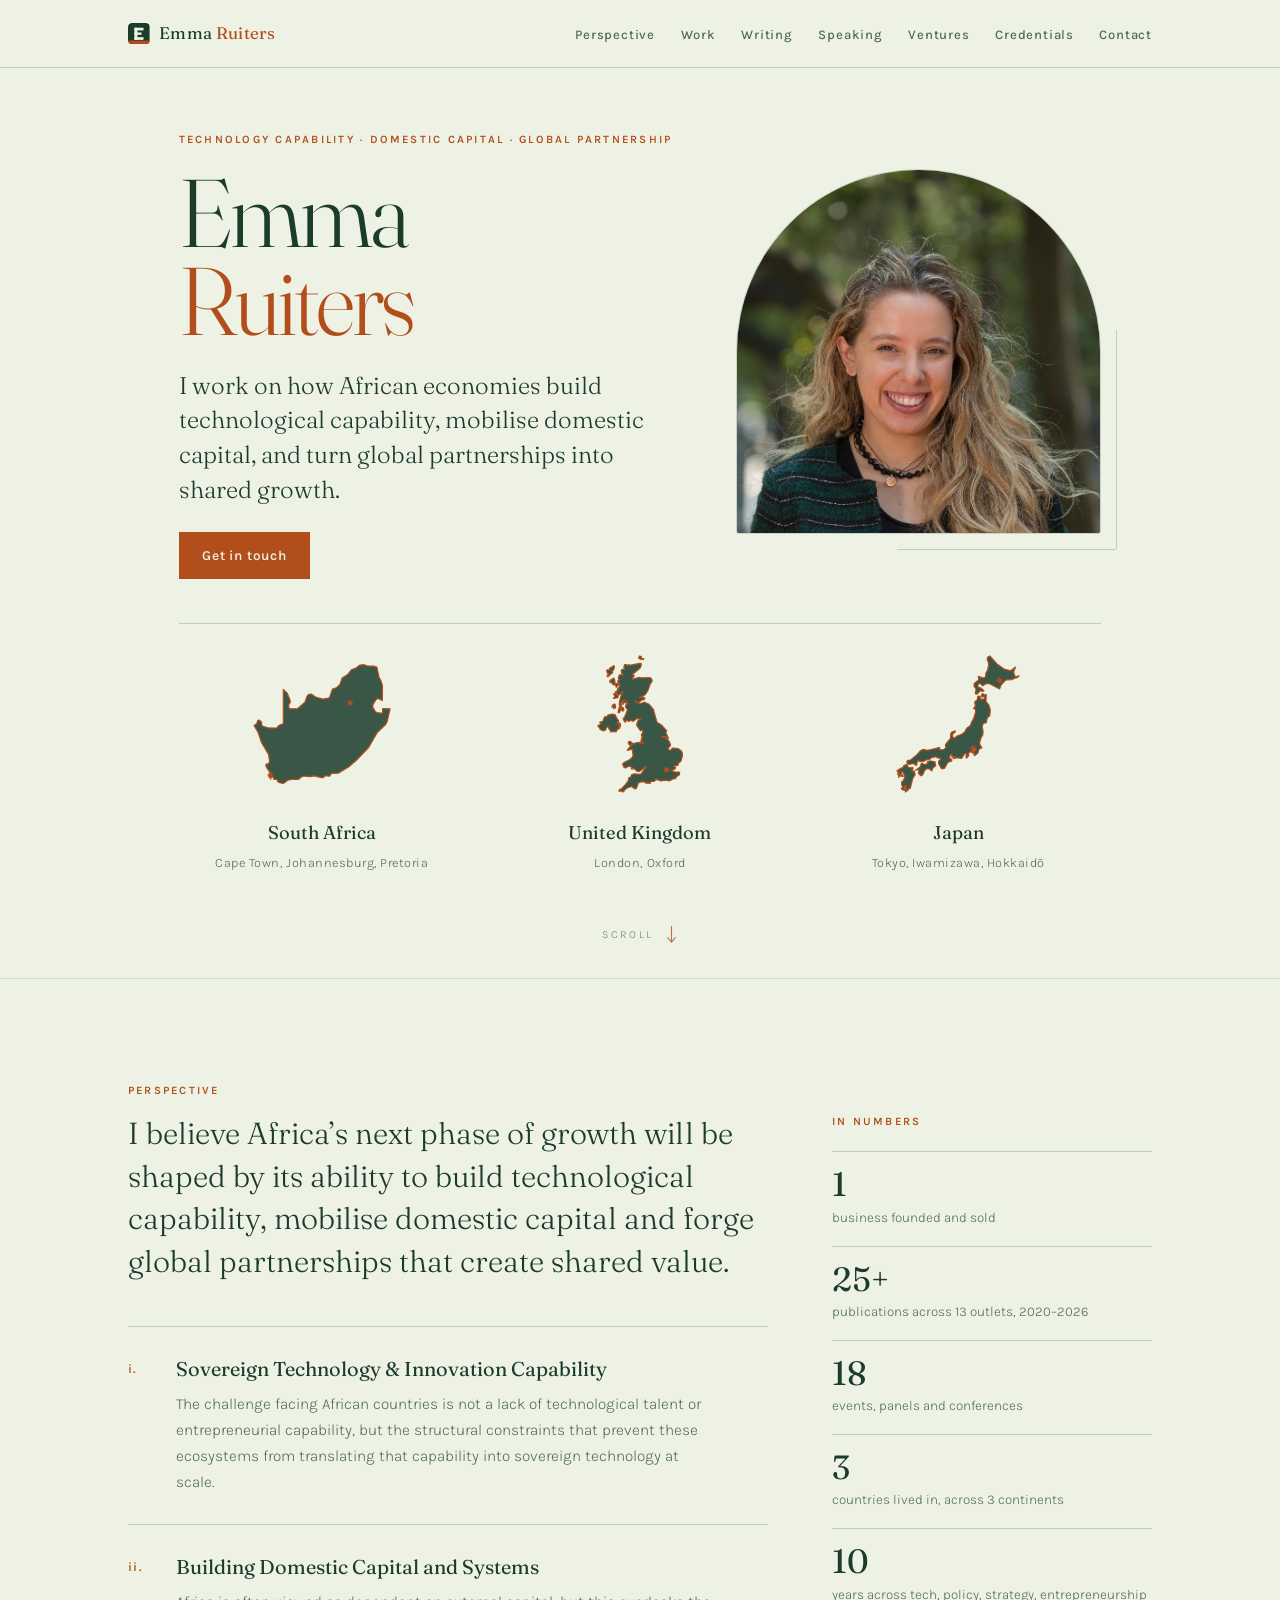
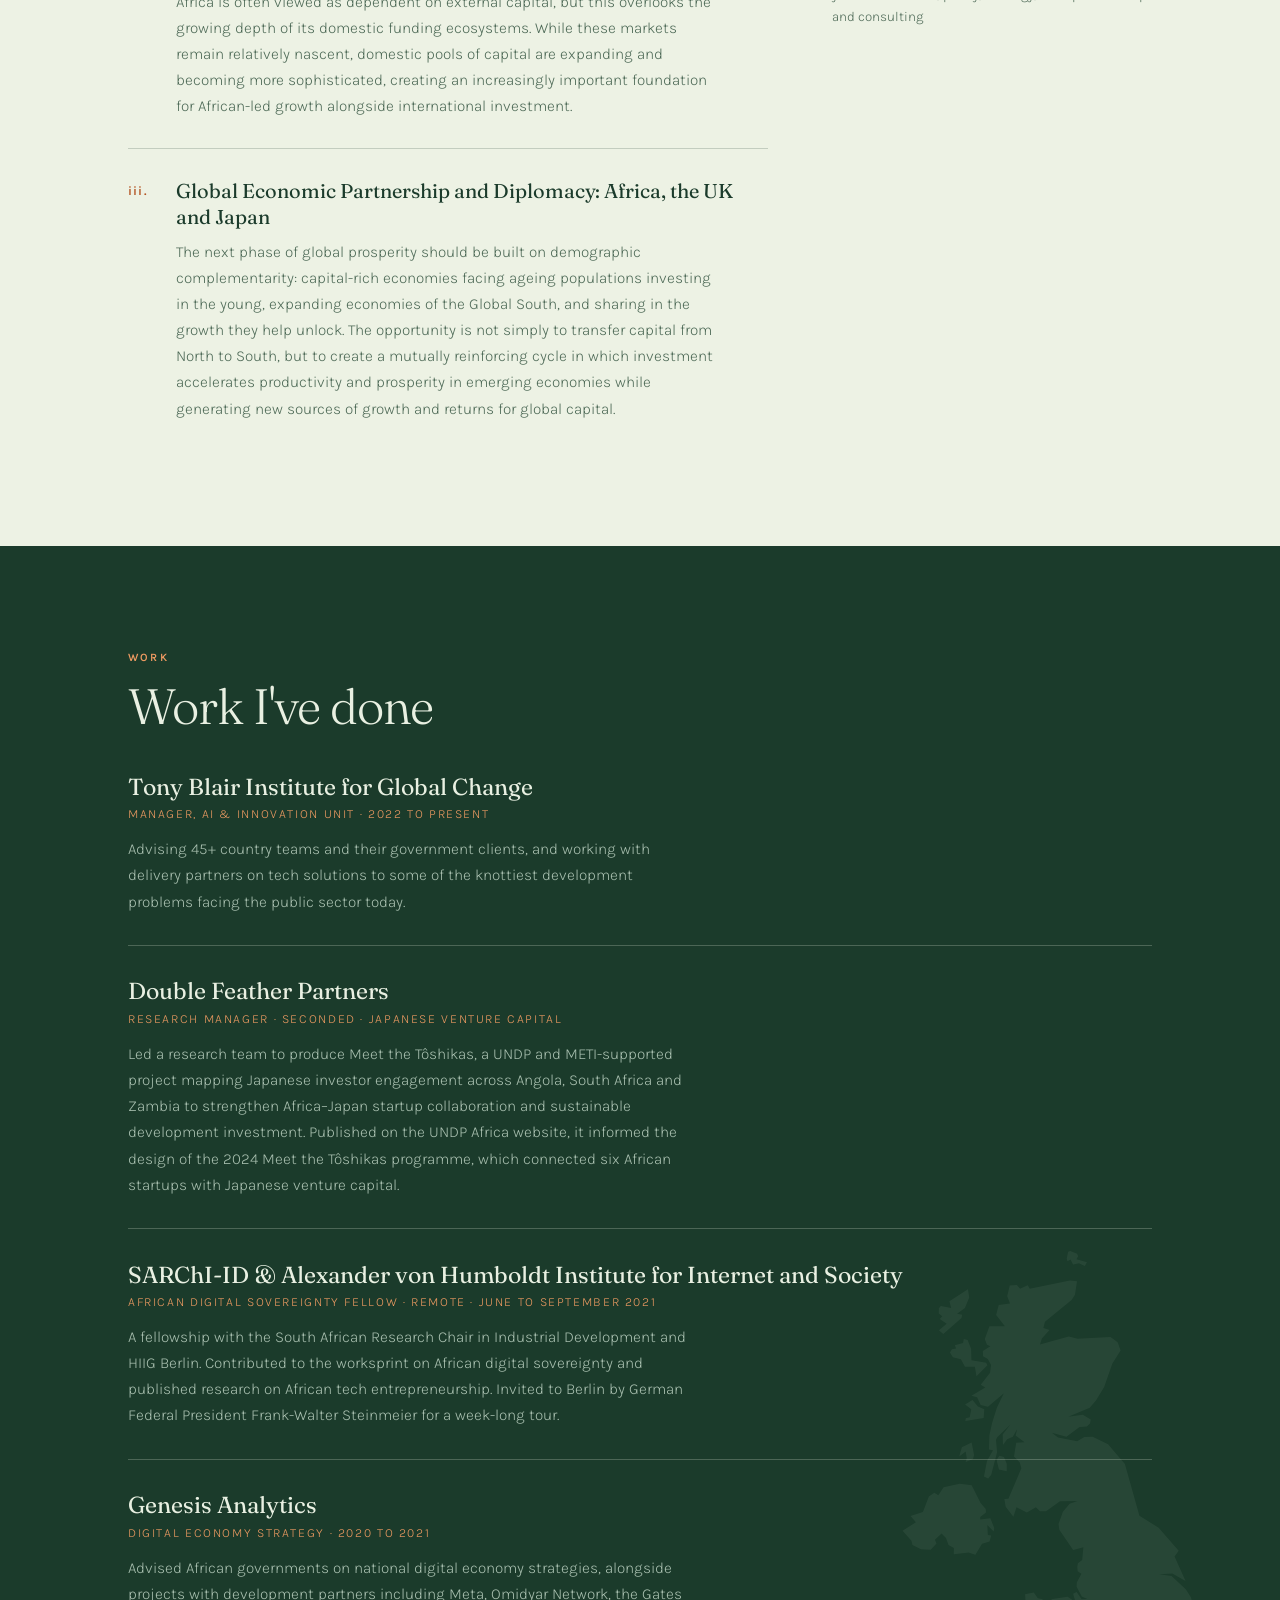
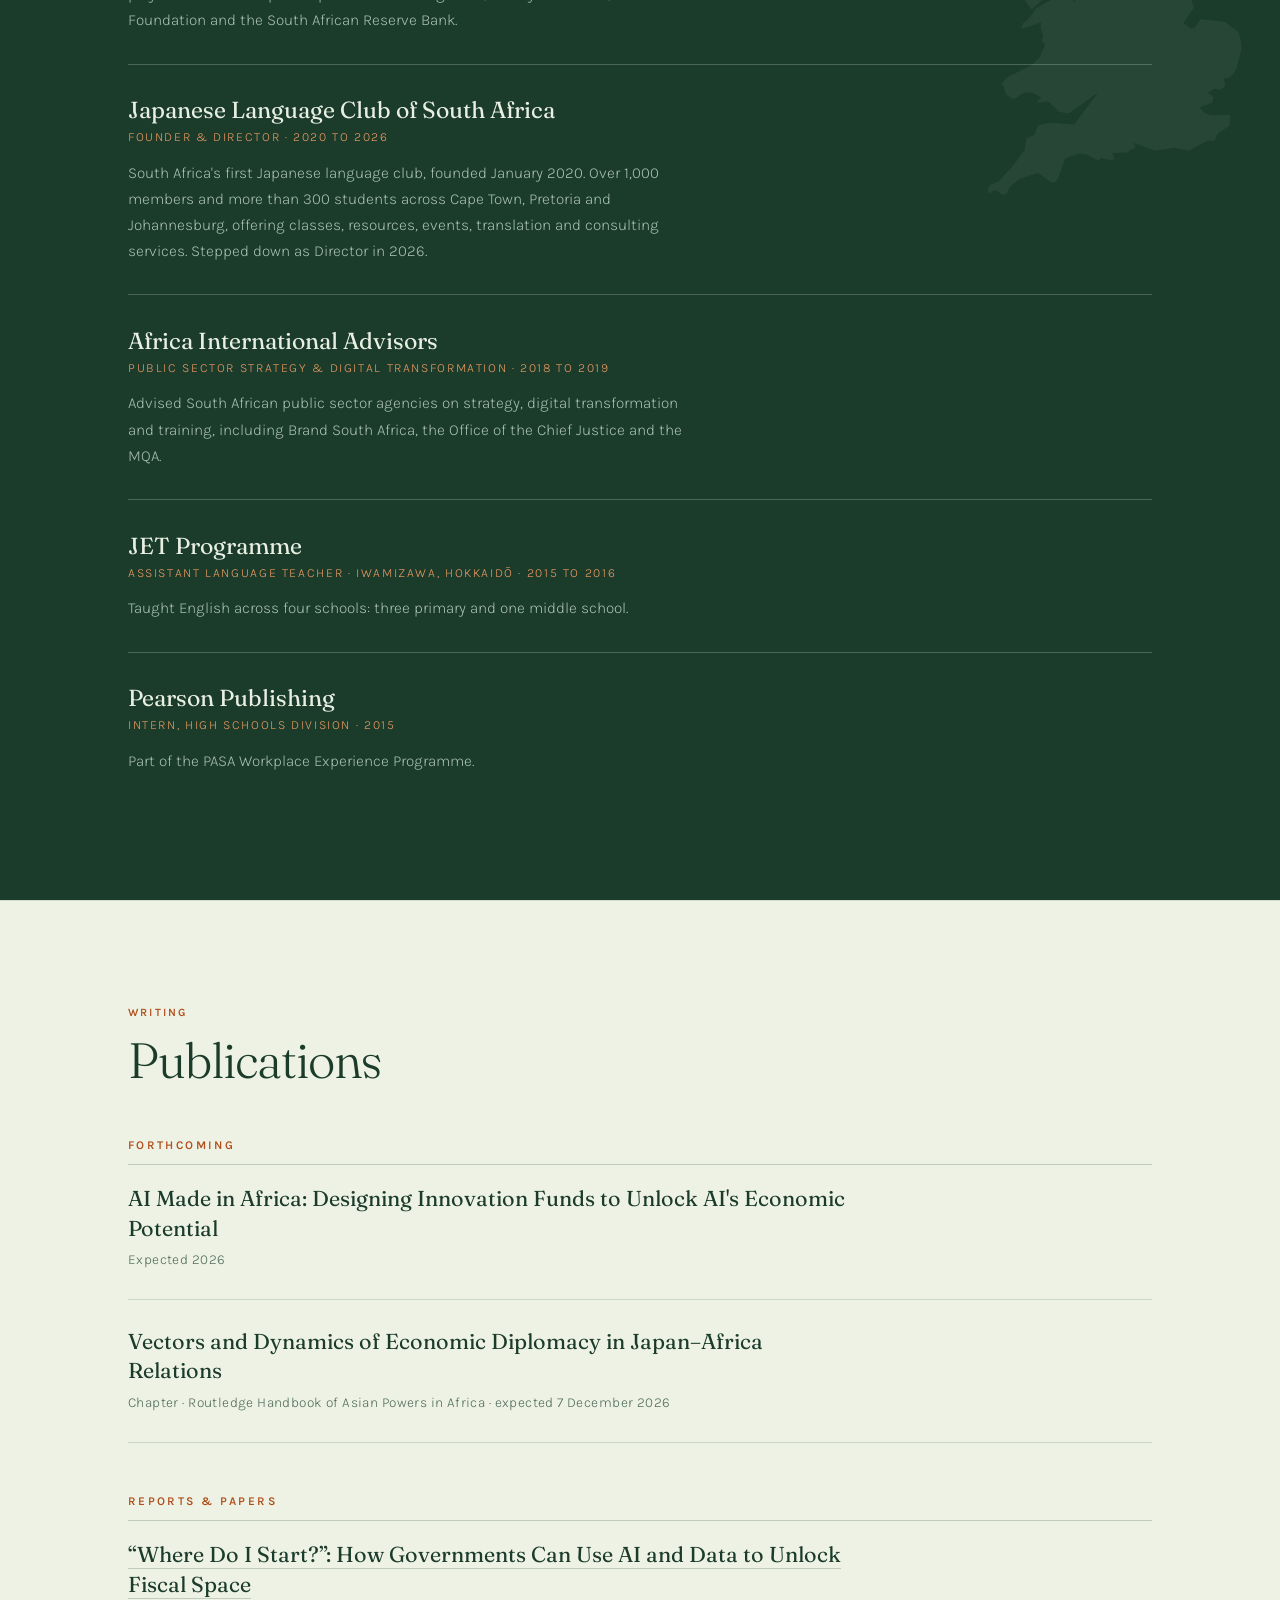
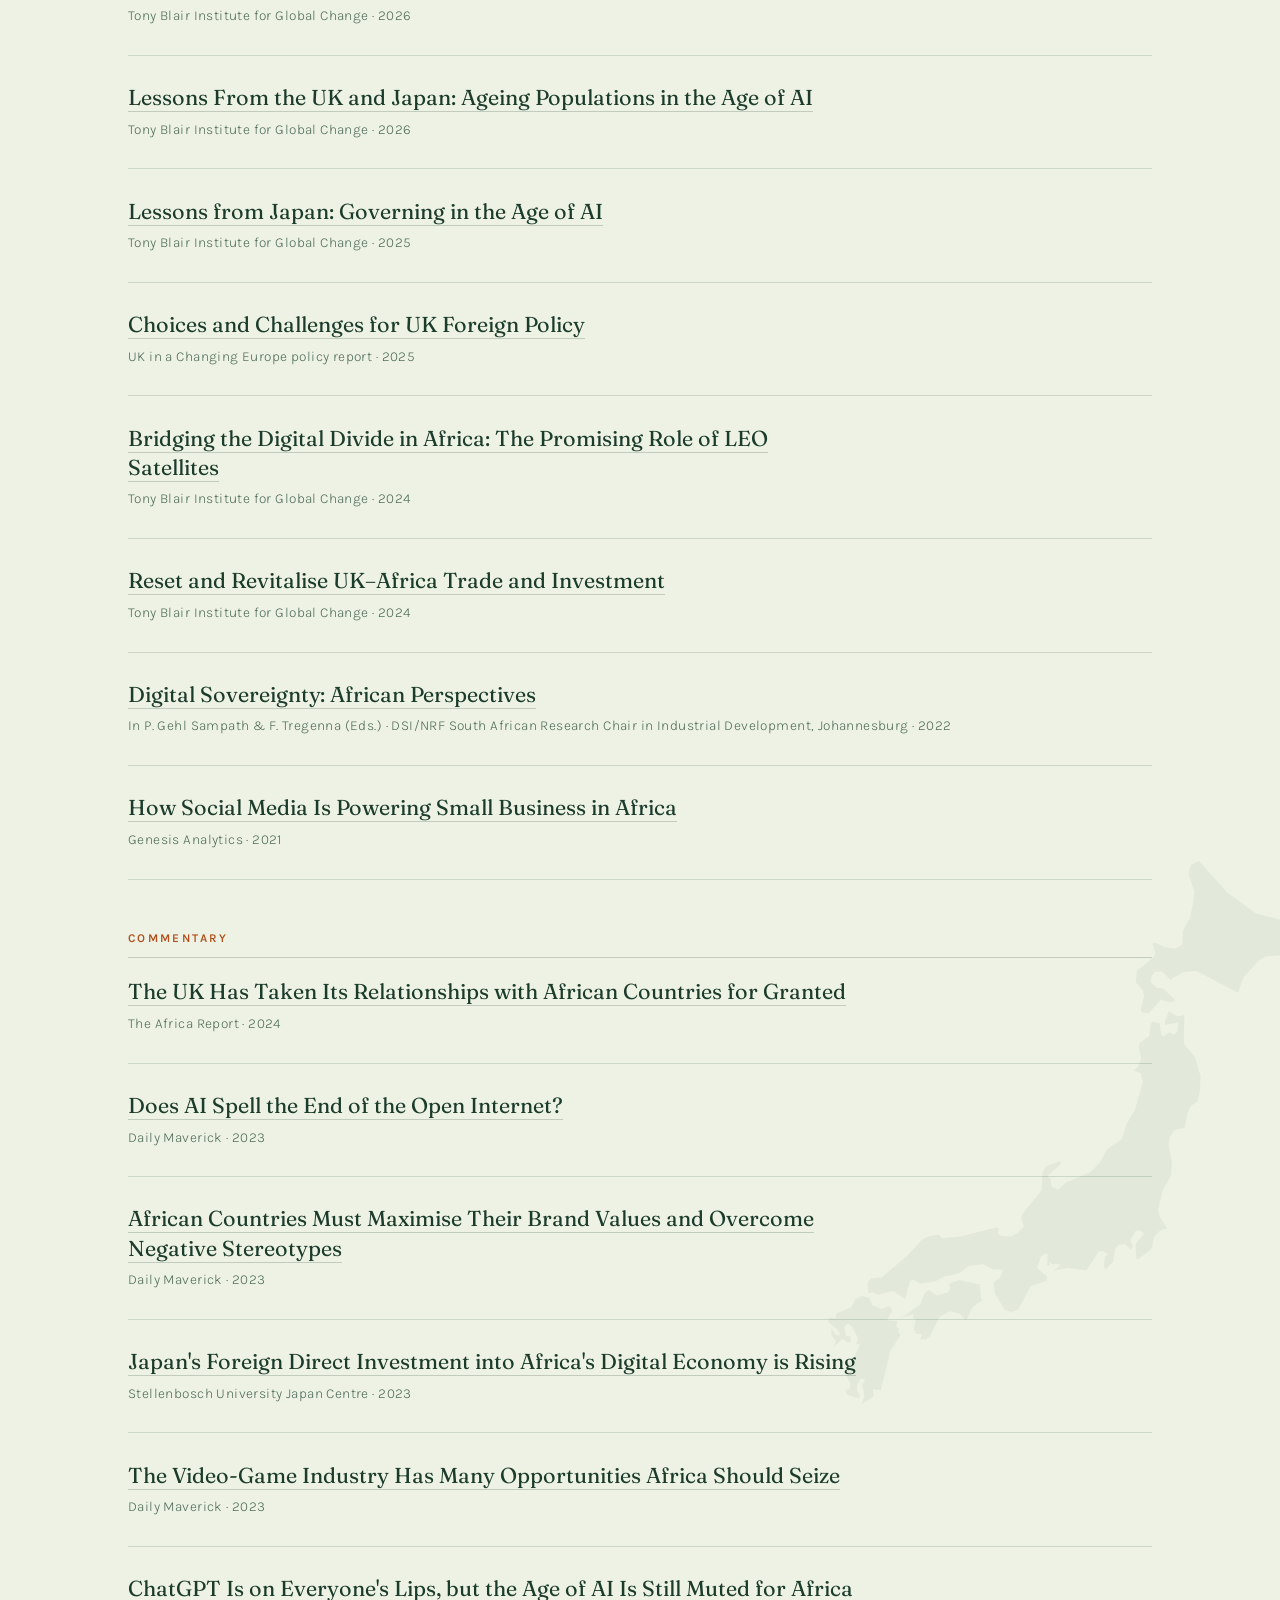
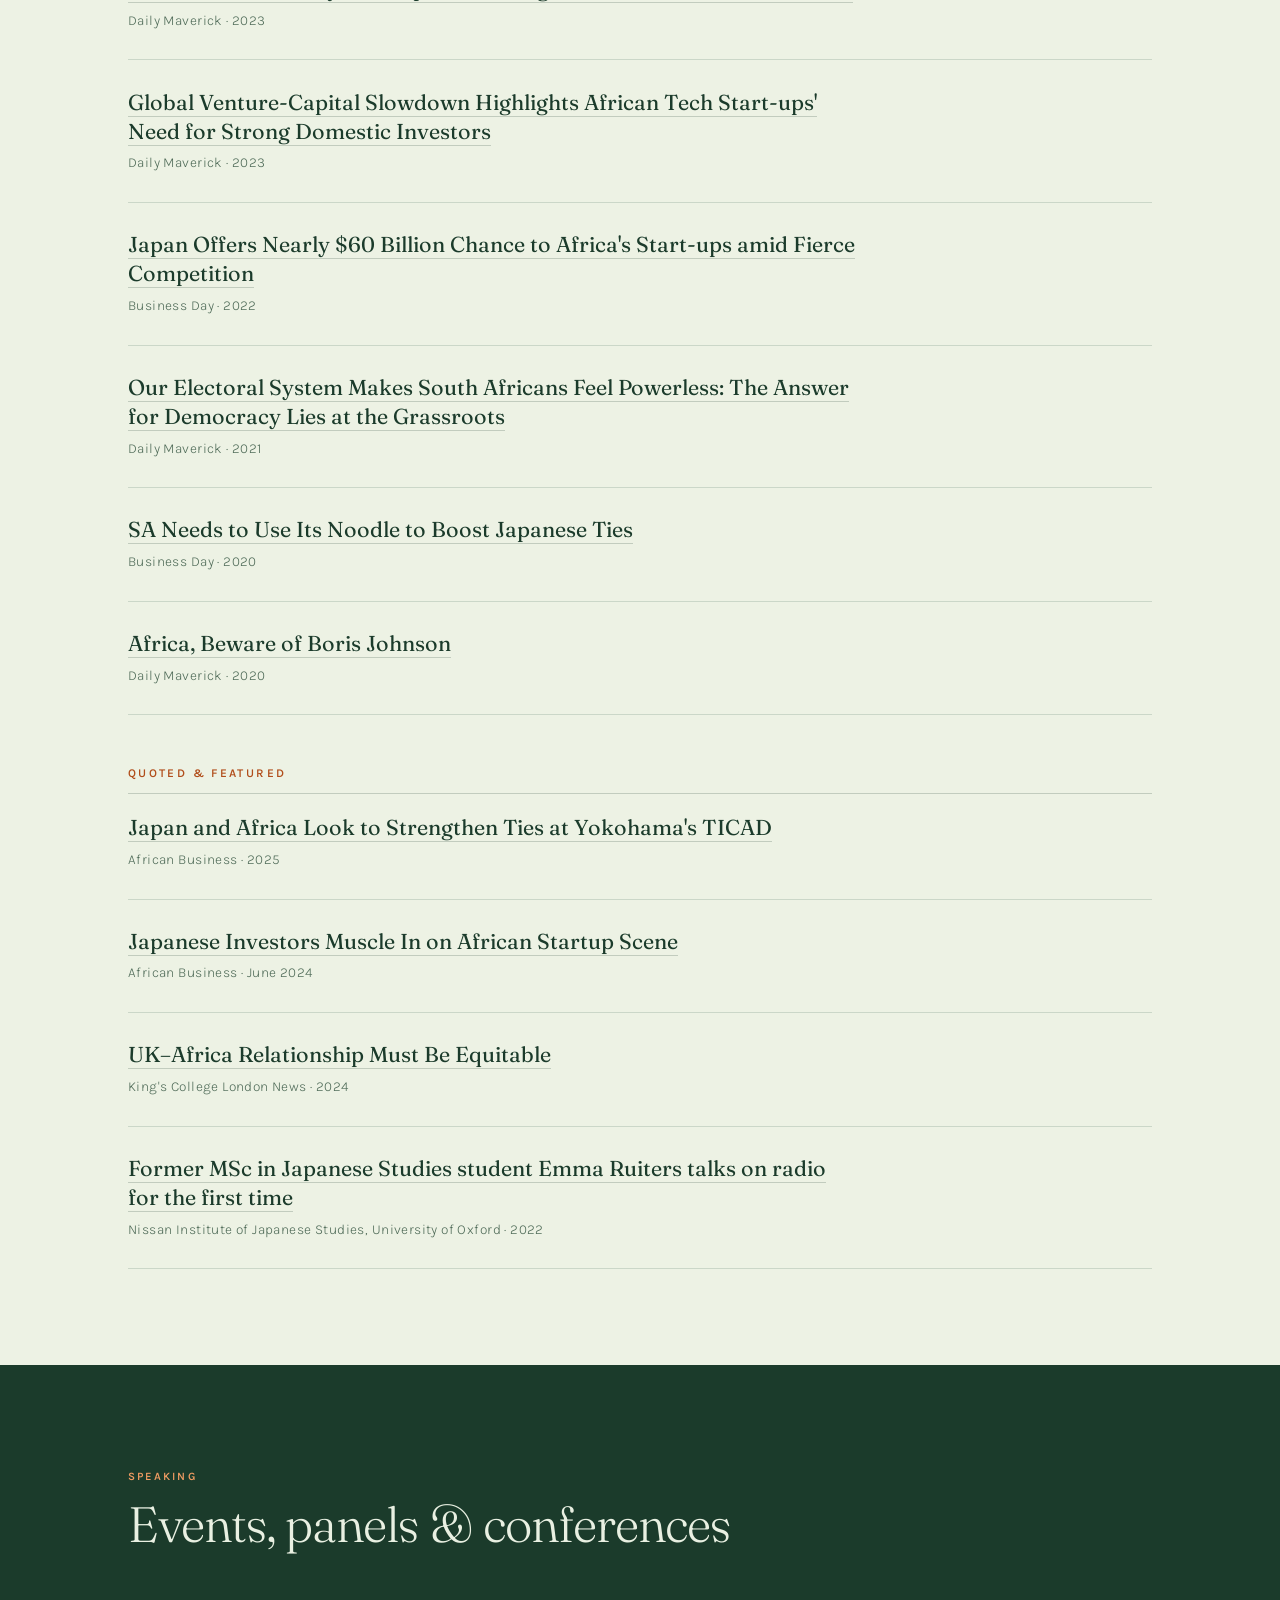
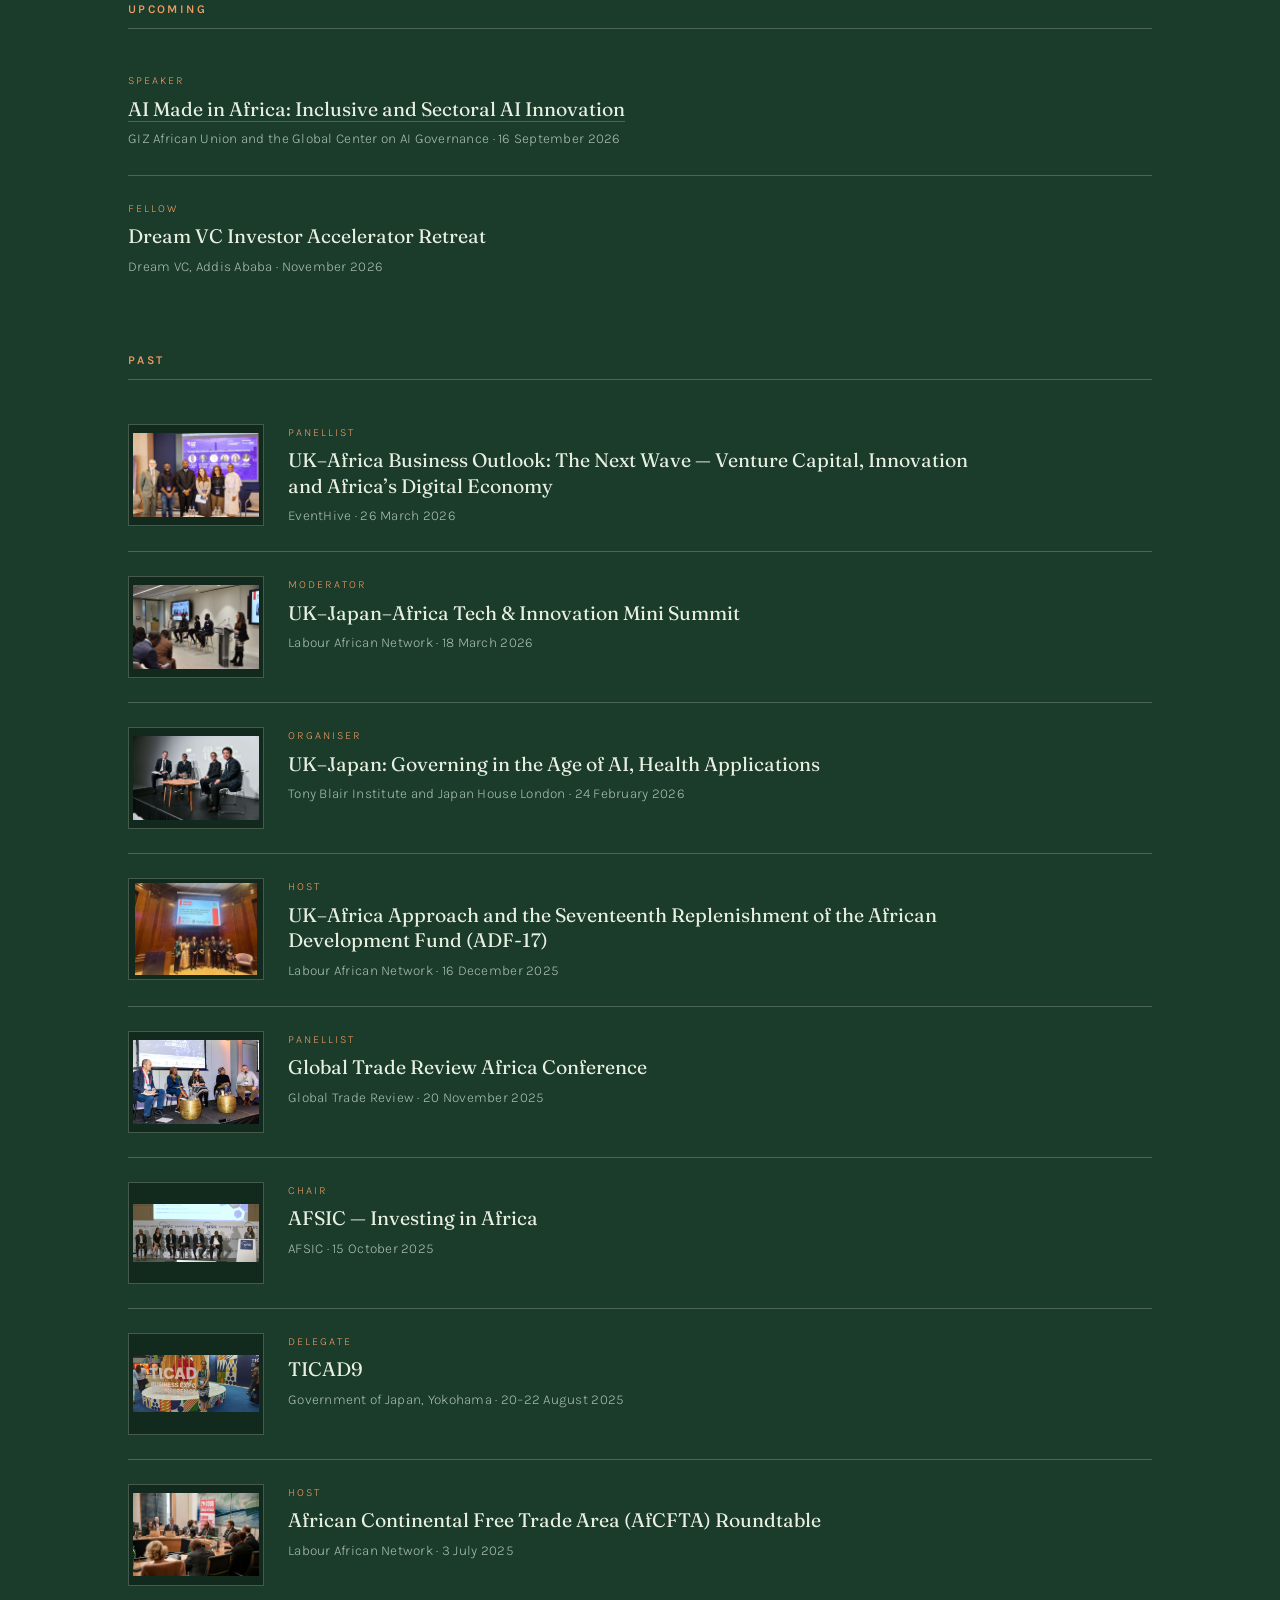
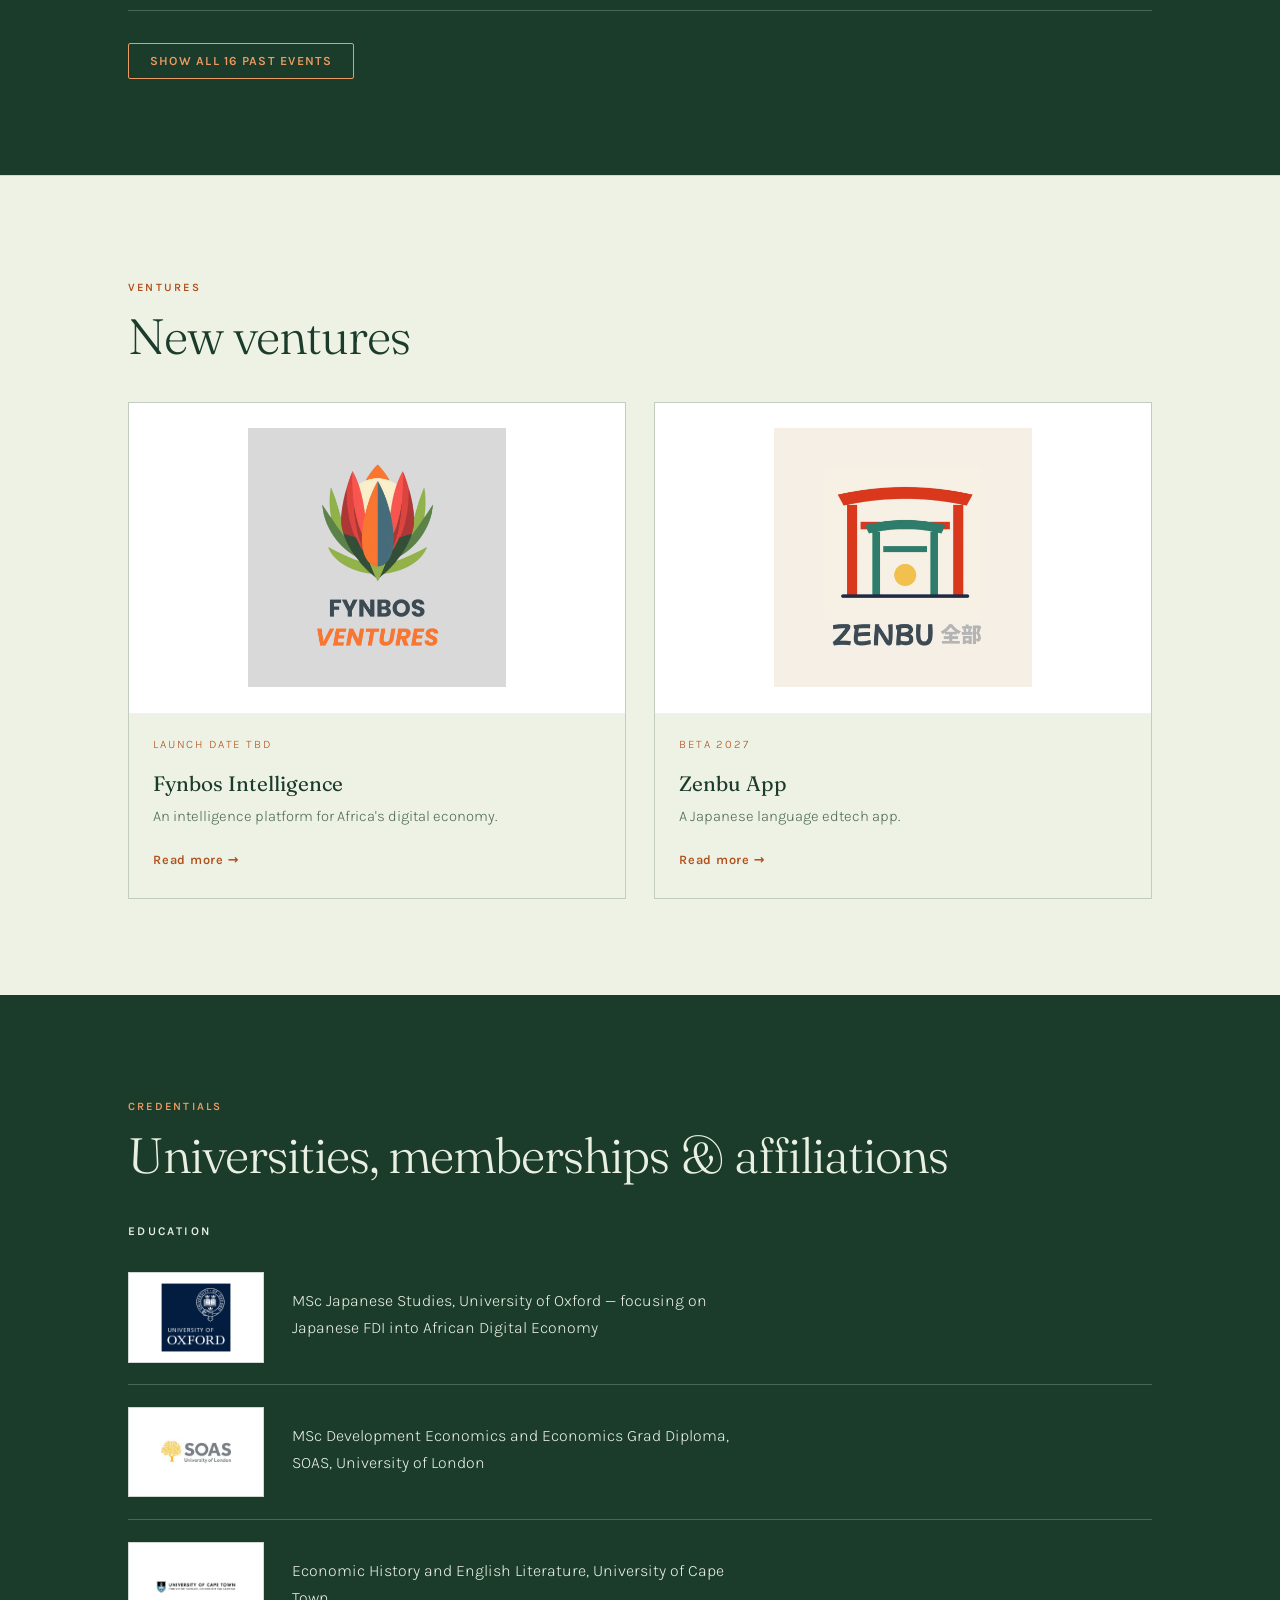
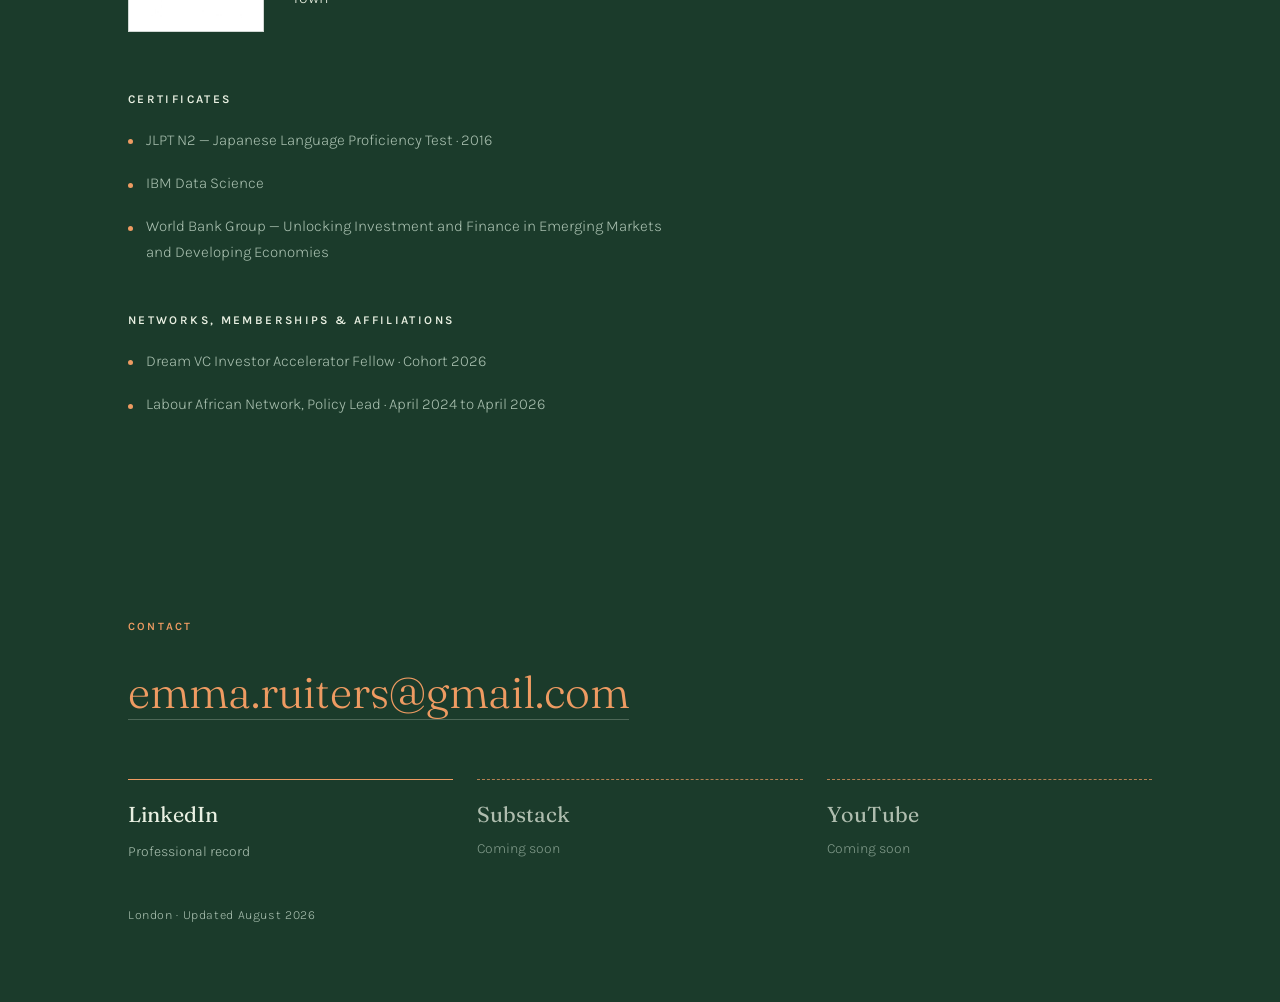
==== commit 5bae94b4: "Add JLPT N2 certificate to the list" ====
--- a/index.html
+++ b/index.html
@@ -621,6 +621,7 @@
 
         <h3 class="subhead">Certificates</h3>
         <ul class="plain">
+          <li>JLPT N2 &mdash; Japanese Language Proficiency Test &middot; 2016</li>
           <li>IBM Data Science</li>
           <li>World Bank Group &mdash; Unlocking Investment and Finance in Emerging Markets and Developing Economies</li>
         </ul>
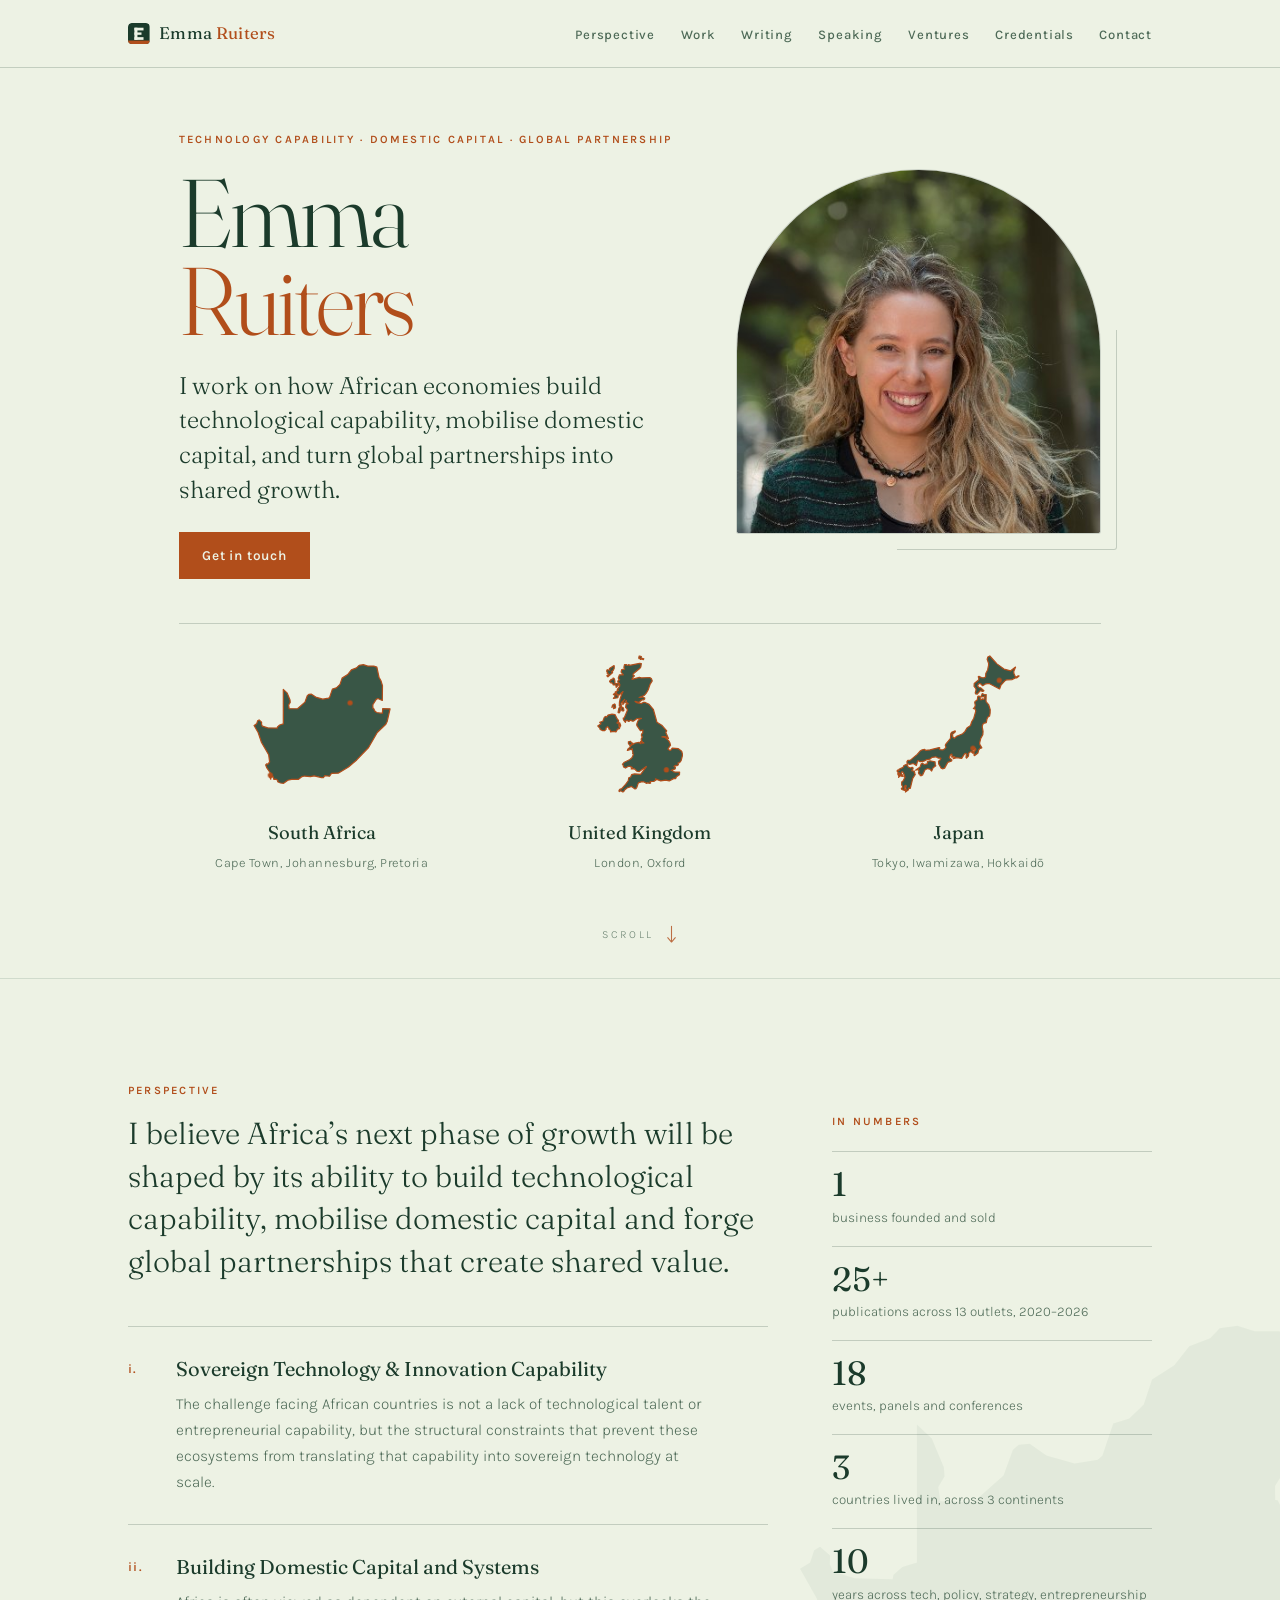
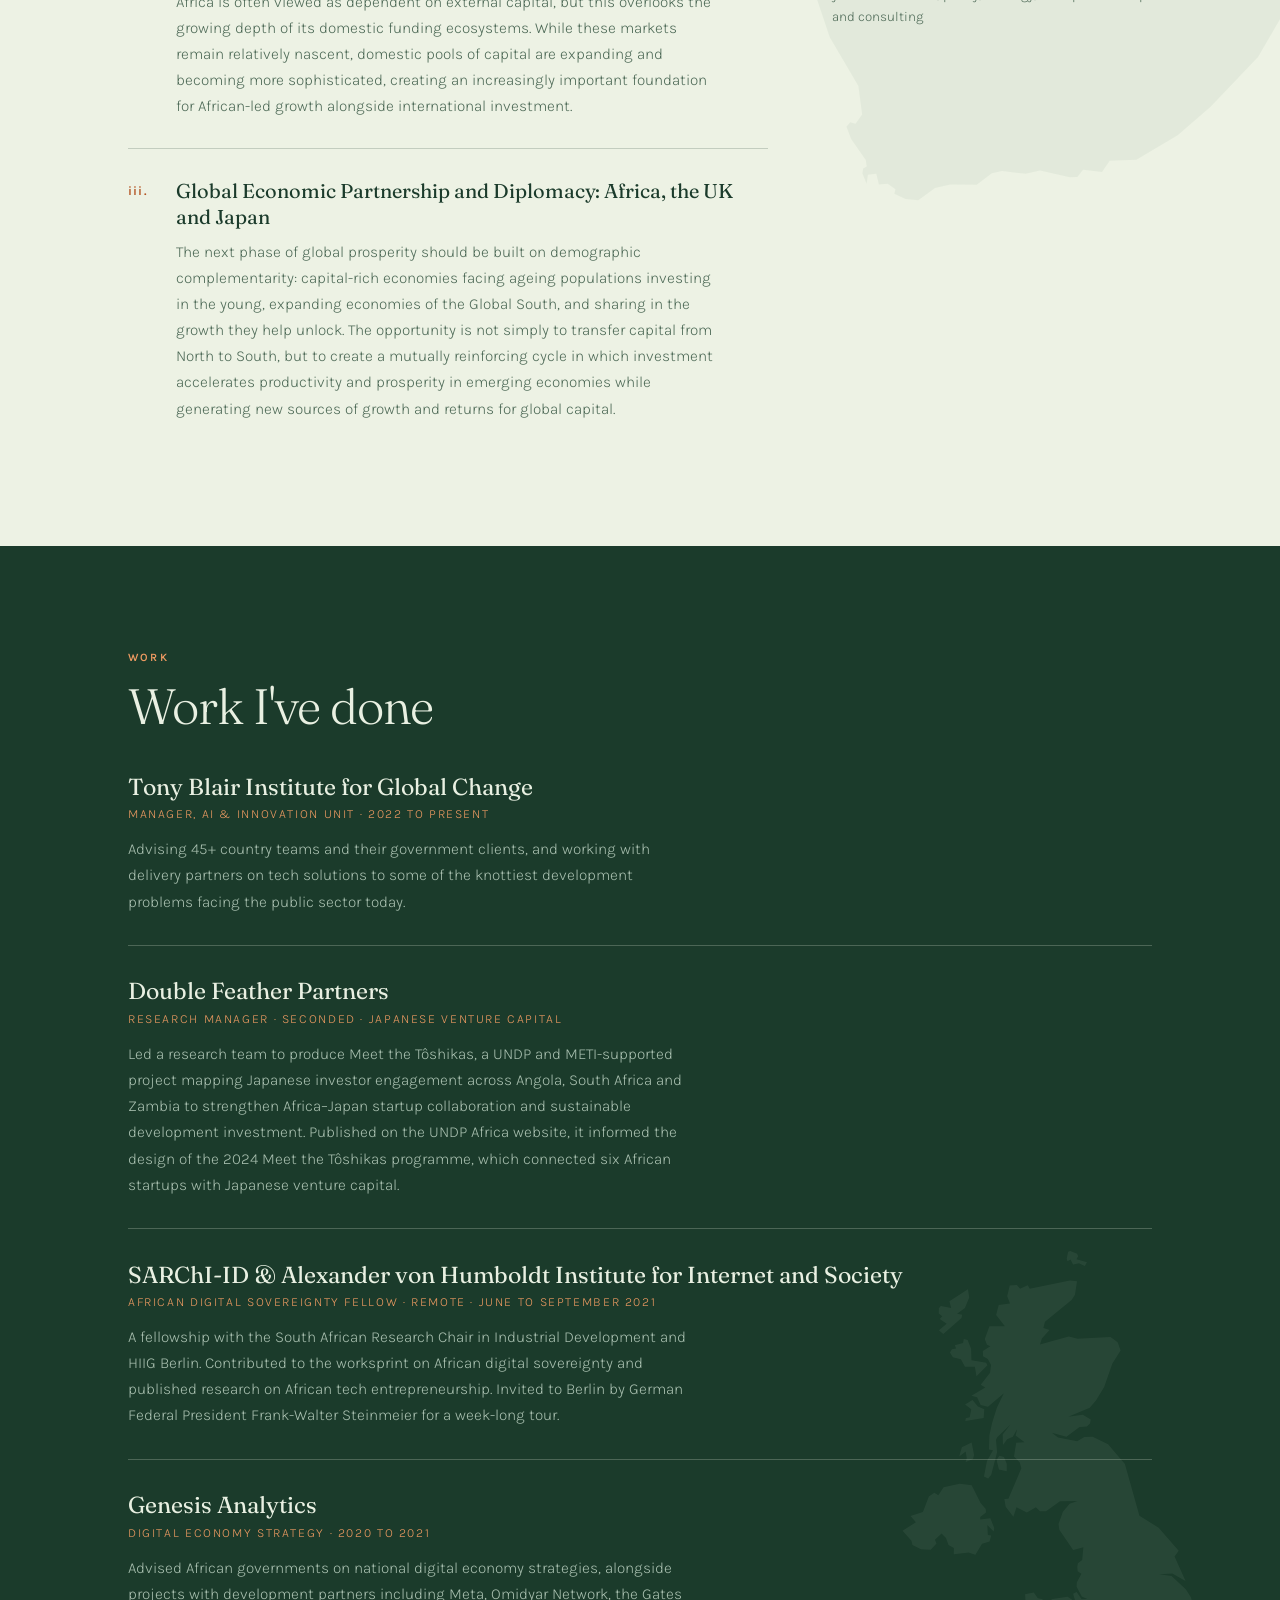
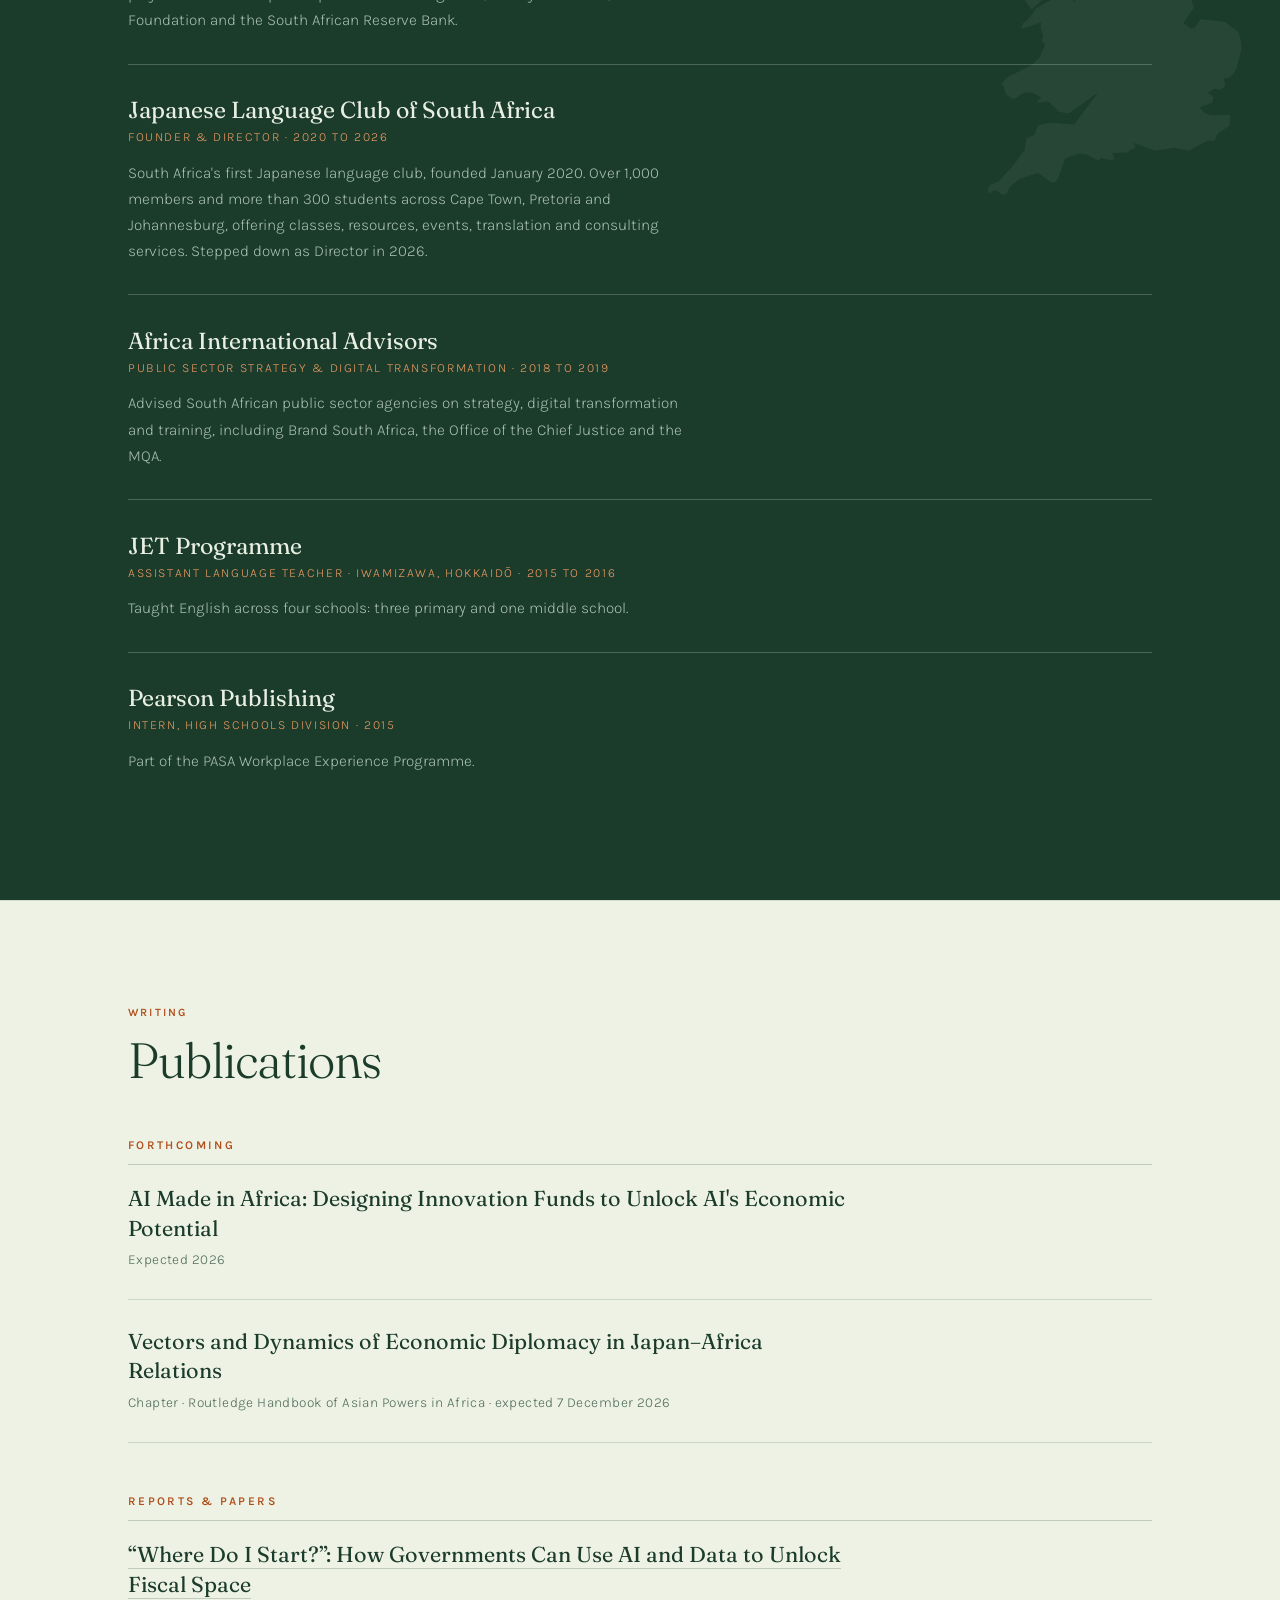
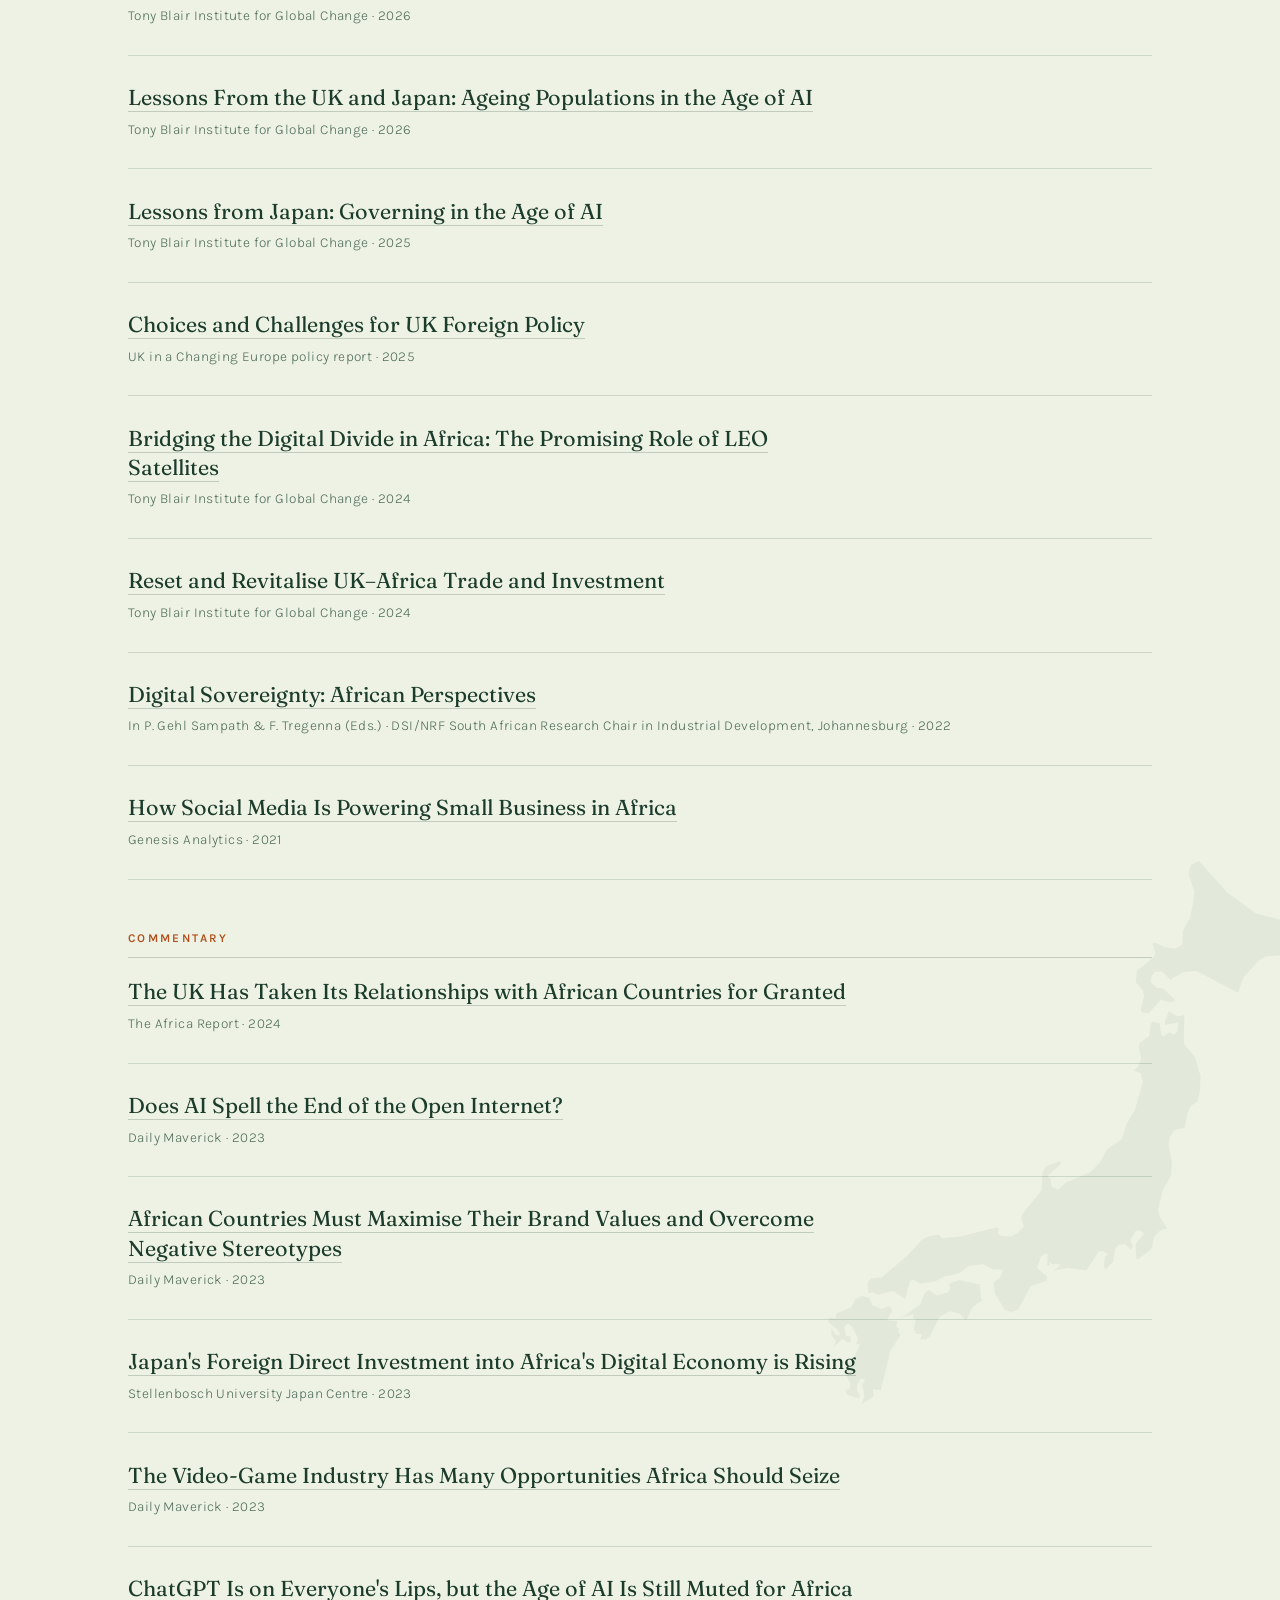
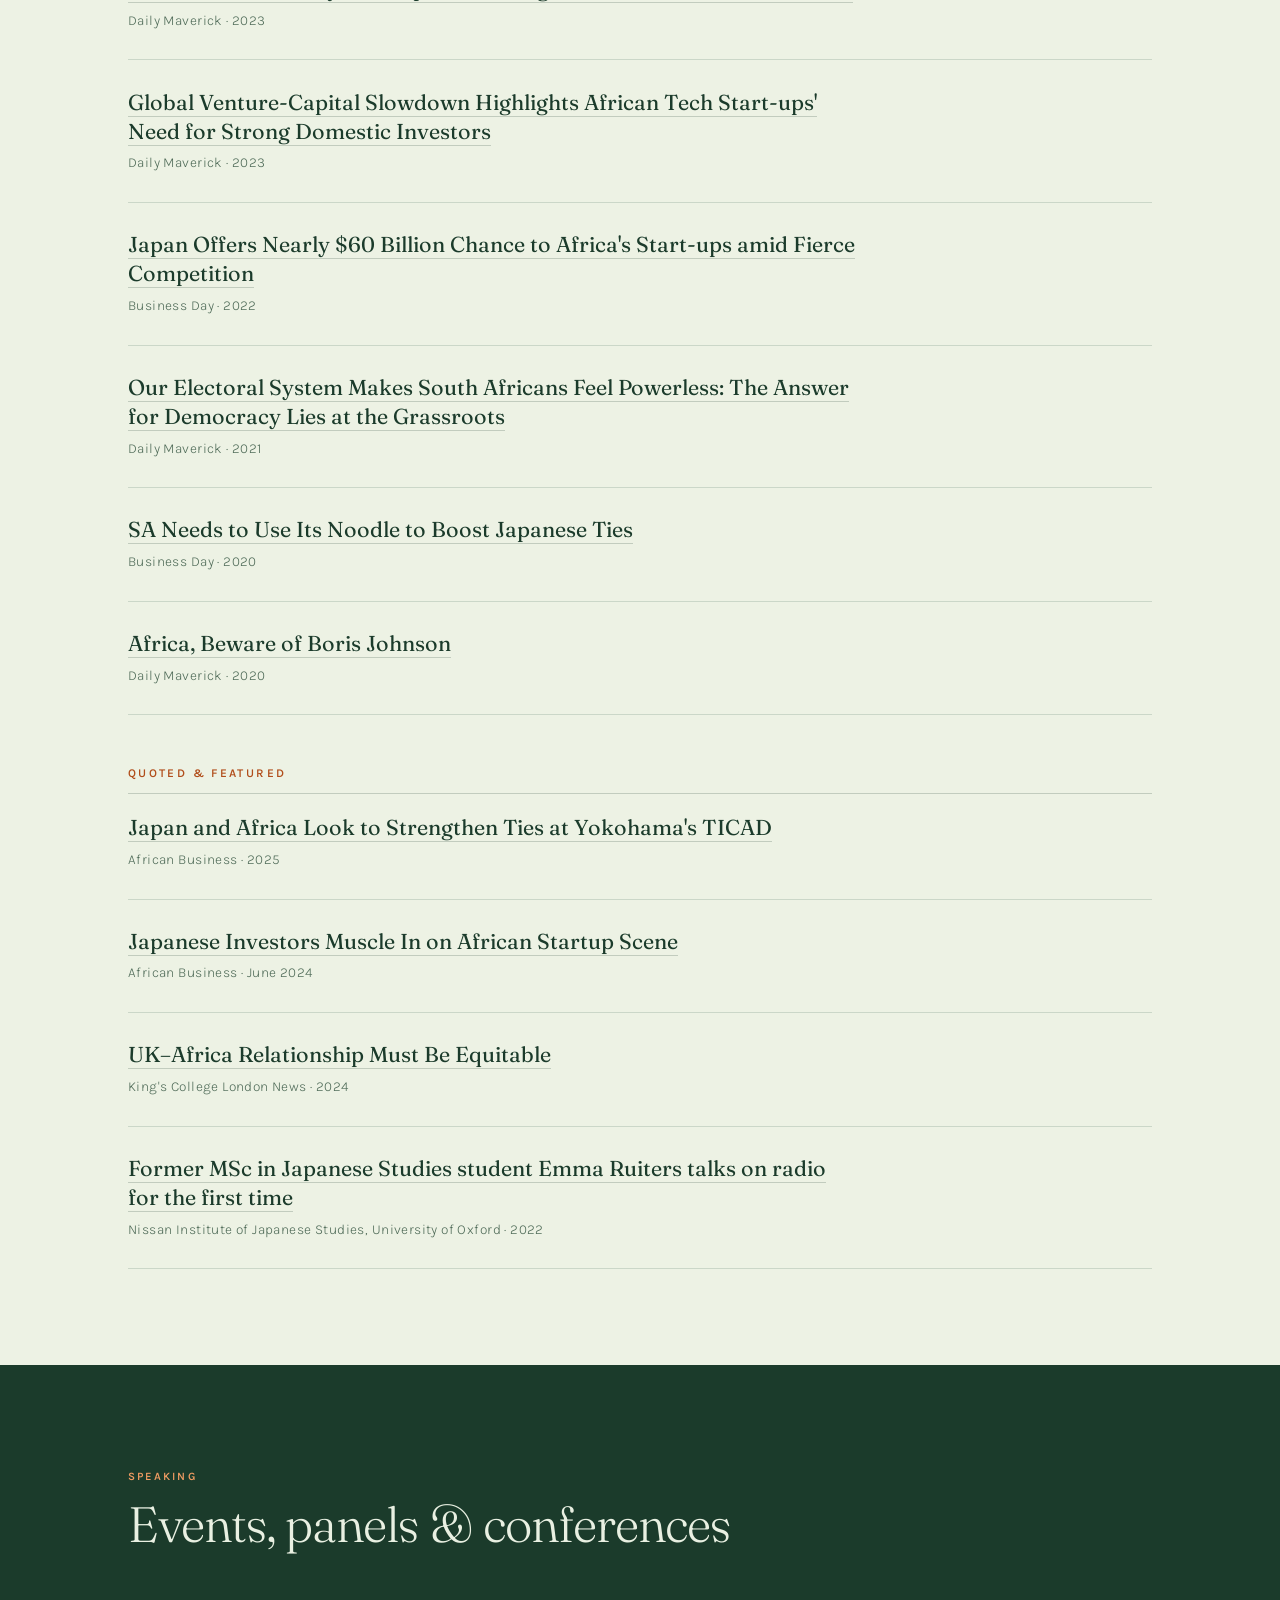
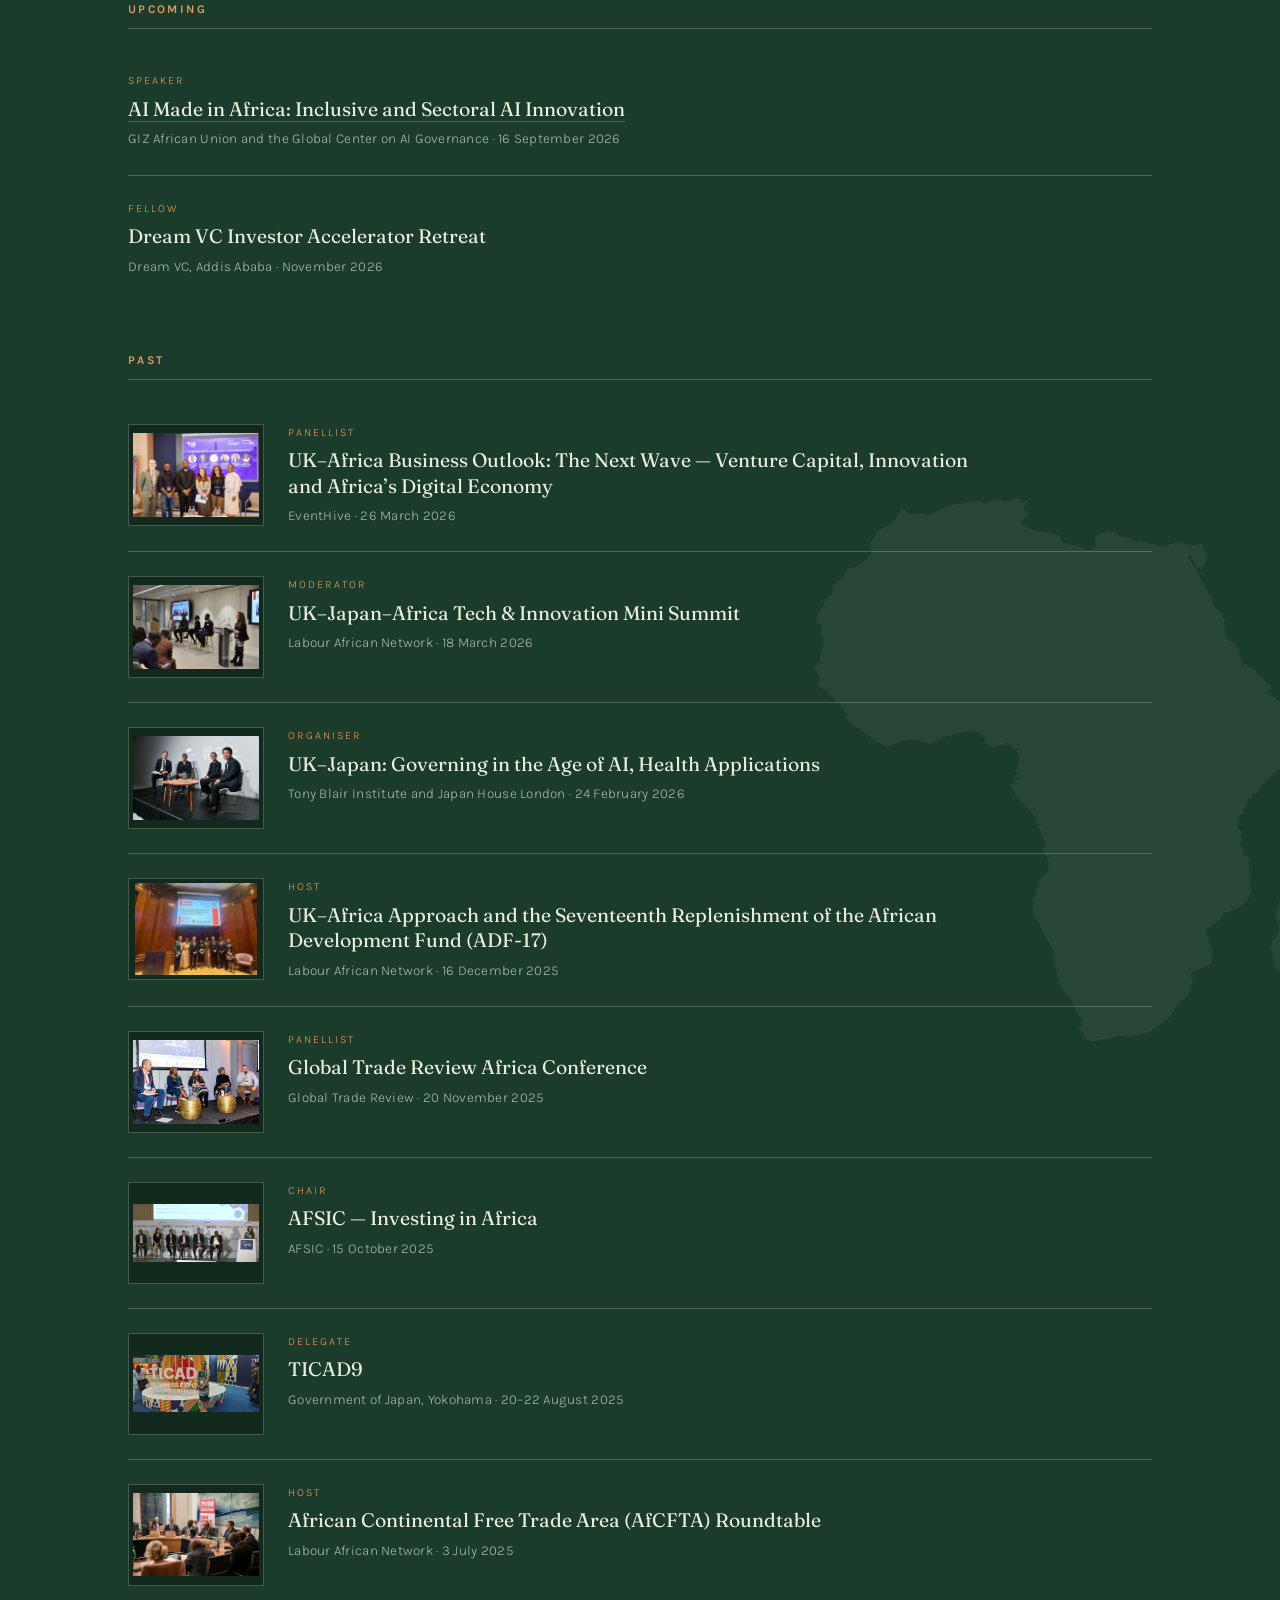
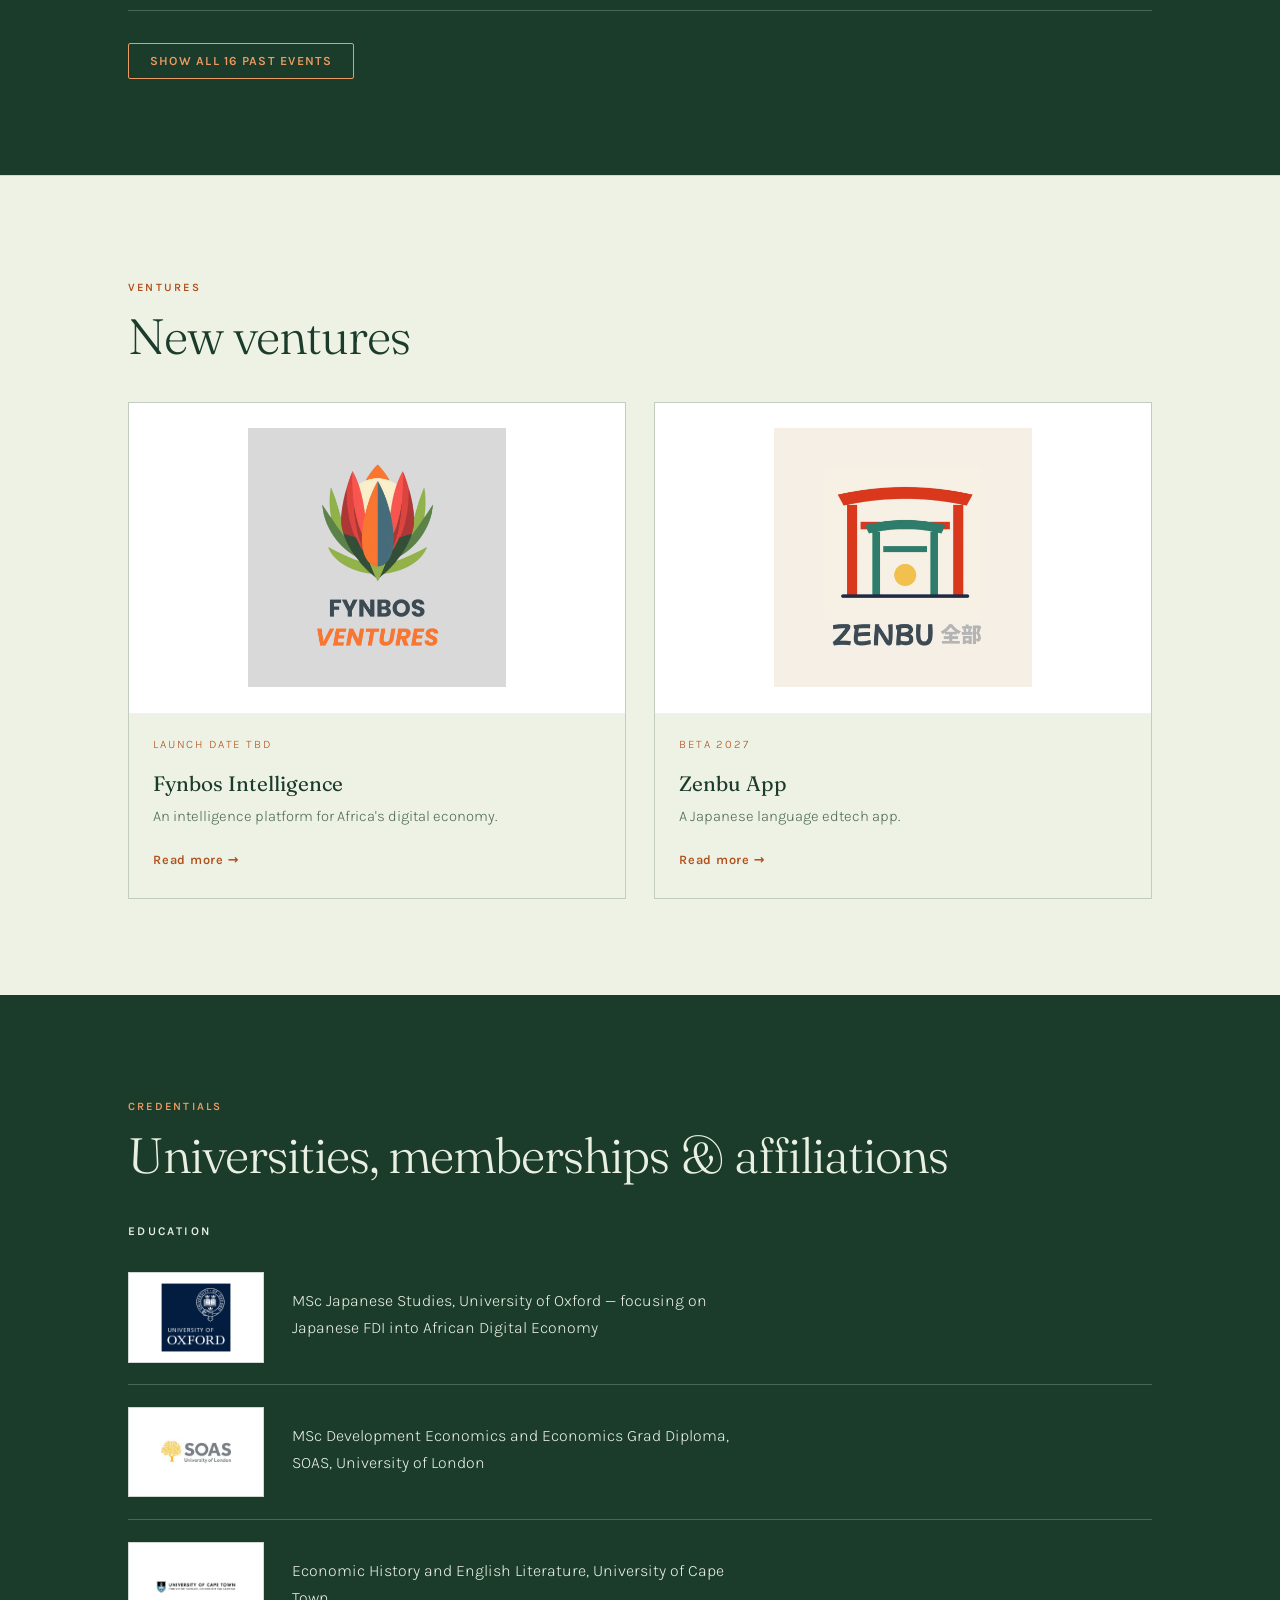
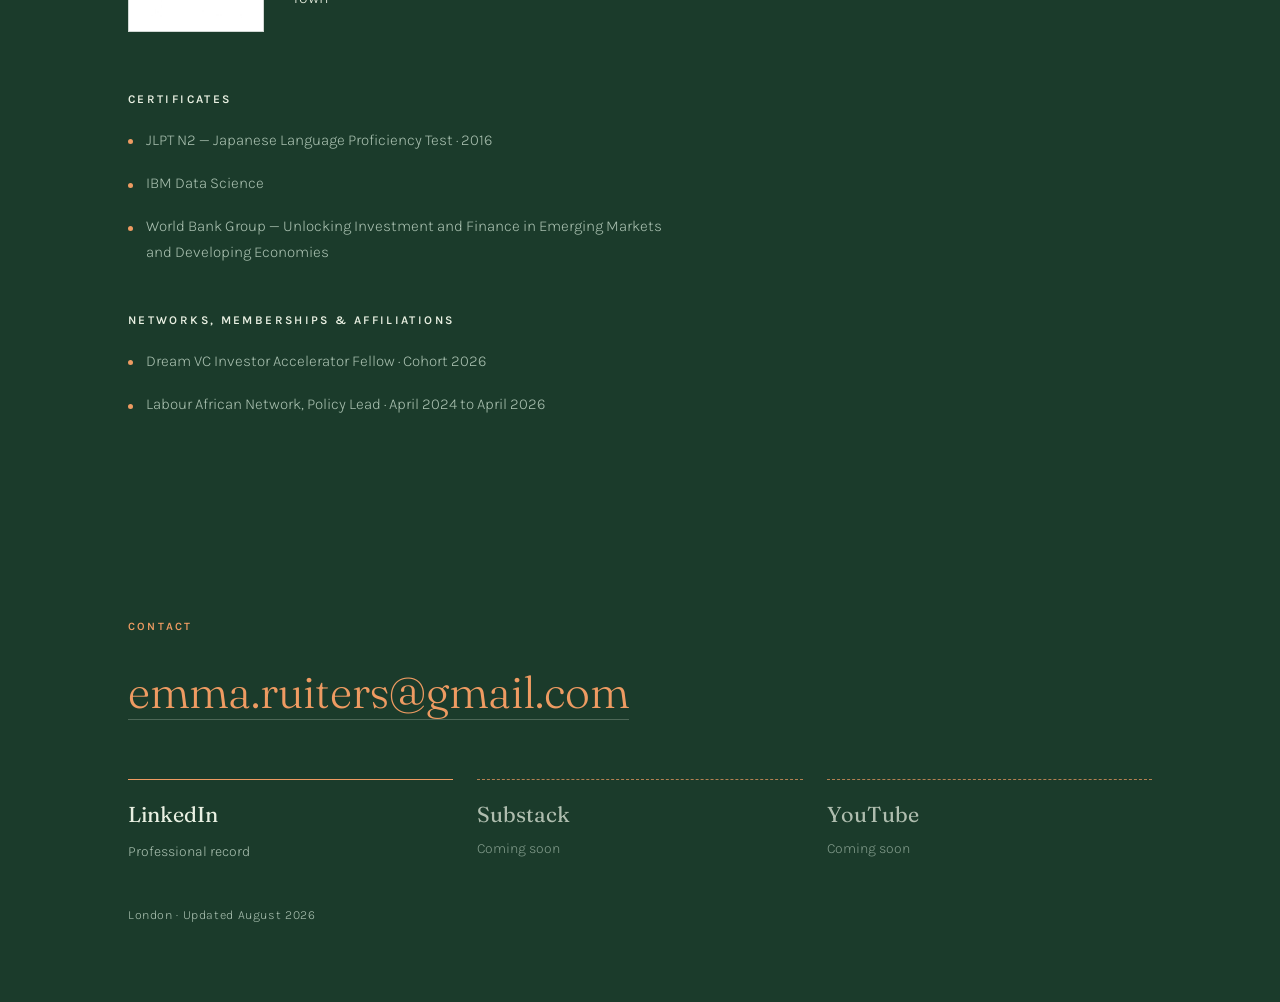
==== commit 9f644524: "Rename index (13).html to index.html" ====
--- a/index.html
+++ b/index.html
@@ -29,17 +29,17 @@
 <meta name="viewport" content="width=device-width, initial-scale=1">
 
 <title>Emma Ruiters — Digital Economy &amp; Innovation</title>
-<meta name="description" content="Emma Ruiters is a Digital Economy and Innovation expert, leader and entrepreneur. Manager in the AI &amp; Innovation Unit at the Tony Blair Institute for Global Change, London.">
+<meta name="description" content="Emma Ruiters works on how African economies build technological capability, mobilise domestic capital, and turn global partnerships into shared growth. Digital economy and innovation policy, and the Japan, UK and Africa corridor.">
 <link rel="canonical" href="https://emmaruiters.com/">
 <meta name="theme-color" content="#EDF2E4">
 
+<link rel="icon" href="data:image/svg+xml,%3Csvg%20xmlns%3D%27http%3A%2F%2Fwww.w3.org%2F2000%2Fsvg%27%20viewBox%3D%270%200%2064%2064%27%3E%3Crect%20width%3D%2764%27%20height%3D%2764%27%20rx%3D%2711%27%20fill%3D%27%231B3B2B%27%2F%3E%3Crect%20y%3D%2752%27%20width%3D%2764%27%20height%3D%2712%27%20fill%3D%27%23B14E1B%27%2F%3E%3Cg%20fill%3D%27%23EDF2E4%27%3E%3Crect%20x%3D%2719%27%20y%3D%2714%27%20width%3D%279%27%20height%3D%2736%27%2F%3E%3Crect%20x%3D%2719%27%20y%3D%2714%27%20width%3D%2727%27%20height%3D%278%27%2F%3E%3Crect%20x%3D%2719%27%20y%3D%2728%27%20width%3D%2721%27%20height%3D%277%27%2F%3E%3Crect%20x%3D%2719%27%20y%3D%2742%27%20width%3D%2727%27%20height%3D%278%27%2F%3E%3C%2Fg%3E%3C%2Fsvg%3E" type="image/svg+xml">
 <link rel="icon" href="/favicon.ico" sizes="any">
-<link rel="icon" href="/favicon.svg" type="image/svg+xml">
 <link rel="apple-touch-icon" href="/apple-touch-icon.png">
 
 <meta property="og:type" content="profile">
 <meta property="og:title" content="Emma Ruiters — Digital Economy &amp; Innovation">
-<meta property="og:description" content="Digital Economy and Innovation expert, leader and entrepreneur.">
+<meta property="og:description" content="Technology capability, domestic capital, and global partnership across African economies.">
 <meta property="og:url" content="https://emmaruiters.com/">
 <meta property="og:image" content="https://emmaruiters.com/images/portrait.jpg">
 
@@ -180,6 +180,7 @@
 
 <!-- ═══ PERSPECTIVE ═══════════════════════════════════════════ -->
 <section class="band" id="believe">
+  <svg class="mark-bg" viewBox="0 0 100 100" aria-hidden="true"><path d="M77.15 6.86L80.39 6.40L83.60 7.39L88.02 7.39L90.28 8.16L91.85 15.61L93.39 18.44L94.41 21.78L94.29 32.69L91.05 31.24L89.79 31.90L87.33 35.84L87.35 38.40L87.82 38.45L88.91 40.66L90.19 41.53L93.04 42.02L94.36 42.00L94.58 38.63L100.00 38.85L97.86 48.16L96.89 50.22L90.57 56.29L84.20 67.28L75.48 76.41L69.43 81.66L61.84 86.16L56.93 86.37L55.52 88.43L52.04 88.00L50.98 89.35L49.57 89.39L44.11 88.13L41.49 88.74L37.15 88.25L35.27 88.66L32.49 90.75L27.63 90.72L24.83 91.38L21.74 93.60L19.39 93.38L17.34 92.43L17.54 91.58L16.13 90.60L14.50 90.70L14.02 88.75L12.49 88.94L12.25 90.58L11.47 88.70L11.60 87.76L12.27 87.41L12.08 86.23L9.40 82.33L8.54 80.09L9.23 79.27L10.20 79.55L11.42 77.87L10.73 72.61L5.47 63.65L3.06 56.47L0.00 51.05L1.87 49.90L2.60 47.67L3.70 47.00L5.54 48.64L5.48 50.24L6.09 51.60L10.07 52.80L17.02 53.01L17.18 52.15L18.81 50.75L21.49 49.90L21.49 24.54L24.23 27.10L26.44 32.40L26.57 34.12L25.42 36.05L25.78 38.66L31.92 38.79L37.41 33.90L39.12 29.24L40.21 28.24L42.23 28.10L45.30 30.23L50.49 31.72L54.73 31.01L55.58 30.27L57.58 24.34L60.53 23.42L63.19 20.85L64.71 16.27L68.81 13.64L71.55 10.17L75.39 8.70L77.15 6.86Z"/></svg>
   <div class="wrap">
     <span class="label">Perspective</span>
 
@@ -396,6 +397,7 @@
 
 
 <section class="band band--alt" id="speaking">
+  <svg class="mark-bg" viewBox="0 0 100 100" aria-hidden="true"><path d="M22.39 44.63L22.15 44.35L21.94 44.66L20.87 44.41L20.20 44.51L20.99 44.52L19.26 44.55L19.15 44.63L19.57 44.66L18.39 44.82L16.13 45.74L13.94 44.76L12.35 43.34L11.65 43.02L10.34 41.94L9.29 41.53L9.30 41.02L8.79 40.93L8.64 40.48L8.21 40.08L8.46 40.09L8.73 39.81L8.33 39.88L8.30 39.51L8.50 39.46L8.21 39.31L7.98 38.71L7.63 38.55L7.63 38.01L7.45 38.06L7.14 37.71L6.61 37.56L6.38 36.84L6.26 36.95L5.97 36.56L5.80 36.79L5.74 36.32L5.51 36.48L5.51 36.30L5.27 36.22L5.22 35.83L5.71 35.69L5.24 35.67L5.12 35.44L5.71 35.18L4.51 35.43L4.54 35.22L3.98 35.06L4.09 34.80L3.83 34.85L3.34 34.48L3.82 34.29L3.60 34.14L3.37 34.26L3.39 33.16L3.86 33.37L5.22 33.10L3.82 33.26L3.37 32.49L3.57 32.30L3.33 32.35L2.81 31.47L2.30 31.31L2.84 31.08L3.64 29.96L3.79 28.75L4.32 27.44L4.31 26.09L4.14 25.42L3.72 24.93L4.01 24.72L3.81 24.77L4.14 23.73L3.84 23.14L3.57 23.16L3.22 22.54L2.91 22.85L3.14 21.41L3.93 20.44L4.72 18.78L4.46 18.95L4.57 18.71L5.95 17.50L6.10 16.55L6.55 15.50L7.79 14.70L8.65 13.07L10.76 12.42L12.06 11.47L12.94 10.44L13.26 9.69L12.91 9.18L13.00 8.20L13.64 7.28L13.78 6.61L14.79 5.67L17.02 4.67L17.78 3.56L18.38 2.16L19.11 1.96L19.27 1.99L19.19 2.21L19.51 2.60L20.17 2.96L21.88 2.95L22.46 2.68L22.64 3.07L23.93 3.11L25.31 2.32L25.99 2.05L26.51 2.09L27.01 1.63L28.32 1.14L30.16 1.03L30.69 0.77L31.81 0.62L33.16 0.62L33.90 0.96L35.55 0.35L36.16 0.58L36.59 0.52L36.55 0.34L36.86 0.39L37.52 0.67L38.79 0.48L39.98 0.00L40.19 0.04L40.18 0.28L40.24 0.12L40.69 0.19L40.82 0.77L40.99 0.84L41.73 0.39L41.98 0.65L41.09 1.50L41.23 2.01L41.81 2.37L41.97 2.91L41.37 3.69L40.51 4.34L40.84 5.01L41.40 5.06L41.42 5.30L41.74 5.15L42.08 5.67L43.57 6.21L44.96 6.14L47.58 6.86L48.31 8.20L51.25 8.89L52.78 9.77L53.69 9.60L54.27 9.07L54.45 8.52L54.15 7.66L54.42 7.10L55.12 6.60L56.52 6.10L57.28 6.13L58.53 6.55L58.56 6.94L58.81 7.11L61.01 7.43L61.49 8.05L62.41 7.93L63.63 8.14L66.81 9.03L68.41 8.43L68.64 8.16L69.38 8.00L68.88 8.21L69.48 8.15L69.60 7.95L70.21 8.16L70.71 8.04L71.05 8.32L70.72 8.12L70.55 8.39L71.01 8.66L71.26 8.51L71.16 8.38L71.70 8.70L73.17 8.61L73.91 8.34L74.89 10.90L73.94 13.28L72.59 12.16L71.65 10.21L71.42 10.82L72.11 12.17L73.01 13.09L73.01 13.49L73.43 14.08L73.58 14.82L75.29 17.84L76.10 18.58L75.77 18.61L75.72 18.80L75.98 19.96L77.55 21.13L77.68 21.84L78.14 22.50L77.98 22.68L78.05 23.87L78.44 25.68L79.96 26.71L80.43 27.61L81.26 30.24L81.64 30.80L81.75 30.32L82.22 30.95L83.57 31.50L84.23 32.38L85.05 32.93L85.26 33.45L85.43 33.44L85.81 33.94L86.21 33.99L86.58 34.62L86.56 35.10L85.45 35.82L86.31 35.74L87.86 37.25L88.78 37.30L89.99 36.75L91.02 36.87L92.19 36.28L94.48 36.14L95.93 35.79L96.88 35.16L97.52 35.37L97.28 36.05L97.36 37.00L97.21 37.29L97.43 37.14L97.70 37.37L97.07 37.44L96.92 38.70L95.57 40.73L94.46 43.21L92.98 45.54L90.31 48.34L88.75 49.26L87.08 50.58L84.68 53.12L83.86 54.36L83.32 54.48L83.06 55.09L82.32 55.42L82.10 56.28L81.23 57.98L80.87 58.24L80.28 60.19L80.38 60.55L81.31 61.51L80.95 62.19L81.16 62.88L80.97 63.48L81.44 64.52L81.56 65.64L82.48 66.13L82.78 66.55L82.61 66.70L82.76 66.79L82.50 67.48L82.74 69.29L82.54 69.77L82.73 69.77L82.76 71.35L82.93 71.48L82.83 71.93L83.07 71.83L83.09 72.28L82.71 73.22L81.92 74.27L81.65 74.36L81.72 74.56L80.67 75.30L78.49 76.13L77.70 76.72L76.96 77.79L76.77 77.72L76.73 77.92L76.20 78.10L74.95 79.24L74.53 79.09L74.68 79.25L74.61 80.16L74.99 80.62L75.39 81.79L75.45 82.82L75.55 82.90L75.65 82.43L75.77 82.69L75.81 83.61L75.53 84.77L75.77 84.80L75.62 85.28L75.01 85.95L72.73 86.79L71.96 87.33L71.68 87.82L72.04 88.19L72.19 87.93L72.10 88.97L71.38 91.28L69.95 92.50L68.06 95.20L65.14 97.60L63.41 98.50L62.29 98.55L61.97 98.96L61.18 98.87L60.94 99.14L60.62 99.15L59.37 98.90L57.79 98.92L56.73 99.43L54.99 99.55L54.29 100.00L53.29 99.76L53.33 99.59L53.01 99.40L52.64 99.42L52.53 99.03L52.18 99.06L52.13 99.39L51.98 99.17L52.09 98.52L51.28 97.28L51.66 97.18L51.94 96.84L51.78 95.78L50.58 93.98L49.74 91.99L48.33 90.54L47.81 89.74L47.53 88.52L47.29 88.26L47.11 86.48L46.65 85.33L46.59 82.90L45.19 80.77L43.82 78.01L42.87 76.73L42.84 73.72L43.21 73.28L43.95 70.40L44.55 69.48L45.15 69.13L45.52 68.58L45.74 67.10L44.57 64.32L45.07 63.82L45.09 63.38L44.32 61.41L43.58 60.26L44.66 59.90L43.81 60.09L43.52 59.82L43.43 59.15L42.88 58.10L40.03 55.19L40.50 55.31L39.90 55.05L39.45 54.41L39.70 54.40L39.40 54.30L39.08 53.59L39.47 54.03L39.73 53.93L39.44 53.87L39.51 53.61L39.12 53.57L38.62 52.59L38.96 52.73L39.44 52.26L39.52 51.29L39.68 51.55L40.13 51.71L40.42 51.50L39.79 51.36L39.48 51.01L39.72 50.85L39.89 50.97L39.86 50.31L39.57 50.19L40.15 49.10L40.34 47.50L39.96 46.87L40.09 46.75L39.92 46.76L39.80 46.51L40.06 46.43L39.99 46.15L39.70 46.13L39.62 46.33L39.03 46.10L38.92 45.46L38.56 45.29L38.60 45.46L38.44 45.50L38.44 45.18L38.00 44.94L38.05 45.45L37.16 45.50L37.00 45.32L36.66 45.47L36.37 45.23L36.48 45.51L36.16 45.68L35.94 45.22L36.07 45.71L35.76 45.75L35.68 45.57L35.65 45.75L35.24 45.80L35.25 45.63L34.99 45.82L34.18 45.06L34.01 44.37L34.26 44.18L34.03 44.28L33.77 44.10L34.13 43.99L33.65 43.95L33.30 43.42L32.71 42.97L31.35 42.86L31.72 42.62L31.19 42.90L28.39 43.25L27.89 43.72L26.93 43.79L23.80 45.17L22.08 44.68L22.39 44.63ZM95.69 69.90L96.10 72.20L96.45 73.10L96.07 73.90L95.63 73.20L95.31 73.29L95.56 74.63L95.46 75.08L95.02 75.67L94.90 77.19L91.87 86.14L91.25 86.64L90.46 86.75L89.56 87.21L89.14 87.22L87.95 86.75L87.52 86.43L87.04 85.54L87.09 84.39L86.45 82.66L86.78 81.38L87.20 81.14L88.03 79.39L88.10 78.71L87.80 78.22L87.40 76.15L88.06 74.93L88.09 74.29L88.73 74.20L89.17 73.89L89.69 73.94L89.83 73.70L90.46 73.59L90.80 73.85L90.70 73.56L90.90 73.28L91.55 72.87L91.76 73.17L91.75 72.78L92.11 72.24L92.27 72.17L92.29 72.58L92.70 72.06L92.96 72.11L92.70 71.69L93.00 71.13L92.87 70.81L93.07 70.62L93.36 70.79L94.11 70.17L94.28 69.57L94.10 69.06L94.68 68.52L95.69 69.90Z"/></svg>
   <div class="wrap">
     <span class="label">Speaking</span>
     <h2 class="sec">Events, panels &amp; conferences</h2>
--- a/style.css
+++ b/style.css
@@ -523,6 +523,87 @@
   .nums ul{display:grid; grid-template-columns:repeat(auto-fit,minmax(9rem,1fr)); gap:0 1.5rem}
 }
 
+
+
+/* === story: text and photo side by side, alternating =========== */
+.story{margin-top:.5rem}
+.storyblock{display:grid; grid-template-columns:1.2fr .8fr; gap:3rem;
+  align-items:start; padding:2.5rem 0; border-top:1px solid var(--hair)}
+.storyblock:first-child{border-top:none; padding-top:0}
+.storyblock:nth-child(even) .story-fig{order:-1}
+.storyblock .subhead{margin-top:0}
+.story-txt p{max-width:62ch; margin:0 0 1.15rem; font-size:1.02rem}
+.story-txt p:last-child{margin-bottom:0}
+.story-fig{margin:0; position:sticky; top:5rem}
+.story-fig .shotbox{aspect-ratio:3/2; background:var(--mint2);
+  border:1px solid var(--hair); overflow:hidden}
+.story-fig img{width:100%; height:100%; object-fit:cover; display:block}
+.story-fig figcaption{margin-top:.6rem; font-size:.82rem; color:var(--dim)}
+/* if the photo is missing the text simply fills the row */
+.storyblock:not(:has(.story-fig)){grid-template-columns:1fr}
+.band--alt .story-txt p{color:var(--on-dark)}
+.band--alt .story-fig .shotbox{background:#122a1d; border-color:var(--hair-dark)}
+.band--alt .story-fig figcaption{color:var(--on-dark-dim)}
+.band--alt .storyblock{border-color:var(--hair-dark)}
+@media (max-width:820px){
+  .storyblock{grid-template-columns:1fr; gap:1.5rem; padding:2rem 0}
+  .storyblock:nth-child(even) .story-fig{order:0}
+  .story-fig{position:static}
+}
+
+
+
+/* .natural -> the frame takes the image's own proportions, so nothing
+   is cropped and nothing is letterboxed. Use for infographics,
+   posters and any tall image. */
+.story-fig.natural .shotbox{aspect-ratio:auto; background:none; border:none}
+.story-fig.natural img{height:auto; width:100%; object-fit:fill}
+
+/* Per-photo fixes. Add the class to a single <figure class="story-fig ...">
+   .fit  -> show the whole image, letterboxed. Best for portrait photos
+            and posters that must not be cropped.
+   .top  -> keep filling the frame but crop from the bottom, not the
+            middle. Best when heads are being cut off.
+   .low  -> as above, cropping from the top instead. */
+.story-fig.fit .shotbox{background:var(--mint2)}
+.story-fig.fit img{object-fit:contain; padding:.4rem}
+.story-fig.top img{object-position:center top}
+.story-fig.low img{object-position:center bottom}
+.band--alt .story-fig.fit .shotbox{background:#122a1d}
+
+/* === image carousel =========================================== */
+.carousel{position:relative; margin:2rem 0 0}
+.carousel-track{
+  display:flex; gap:1rem; overflow-x:auto; scroll-behavior:smooth;
+  scroll-snap-type:x mandatory; padding-bottom:.5rem;
+  scrollbar-width:thin; scrollbar-color:var(--burnt) transparent;
+}
+.carousel-track::-webkit-scrollbar{height:4px}
+.carousel-track::-webkit-scrollbar-thumb{background:var(--burnt); border-radius:2px}
+.carousel-track figure{
+  flex:0 0 min(30rem, 82%); margin:0; scroll-snap-align:start;
+}
+.carousel-track .shotbox{
+  aspect-ratio:3/2; background:var(--mint2);
+  border:1px solid var(--hair); overflow:hidden;
+}
+.carousel-track img{width:100%; height:100%; object-fit:cover; display:block}
+.carousel-track figcaption{margin-top:.6rem; font-size:.85rem; color:var(--dim)}
+.carousel-nav{display:flex; gap:.5rem; margin-top:1rem}
+.carousel-nav button{
+  width:2.4rem; height:2.4rem; border:1px solid var(--burnt); background:none;
+  color:var(--burnt); cursor:pointer; border-radius:2px; font-size:1rem;
+  line-height:1; transition:background .2s, color .2s;
+}
+.carousel-nav button:hover{background:var(--burnt); color:var(--mint)}
+.carousel-nav button:disabled{opacity:.3; cursor:default}
+.carousel-nav button:disabled:hover{background:none; color:var(--burnt)}
+.band--alt .carousel-track .shotbox{background:#122a1d; border-color:var(--hair-dark)}
+.band--alt .carousel-track figcaption{color:var(--on-dark-dim)}
+.band--alt .carousel-nav button{border-color:var(--accent-dark); color:var(--accent-dark)}
+.band--alt .carousel-nav button:hover{background:var(--accent-dark); color:var(--green)}
+@media (prefers-reduced-motion:reduce){ .carousel-track{scroll-behavior:auto} }
+
 /* ═══ project page (jlcsa.html) ════════════════════════════════ */
 .crumb{display:inline-flex; align-items:center; gap:.5rem; font-size:.75rem;
   letter-spacing:.12em; text-transform:uppercase; color:var(--burnt); margin-bottom:1.5rem}
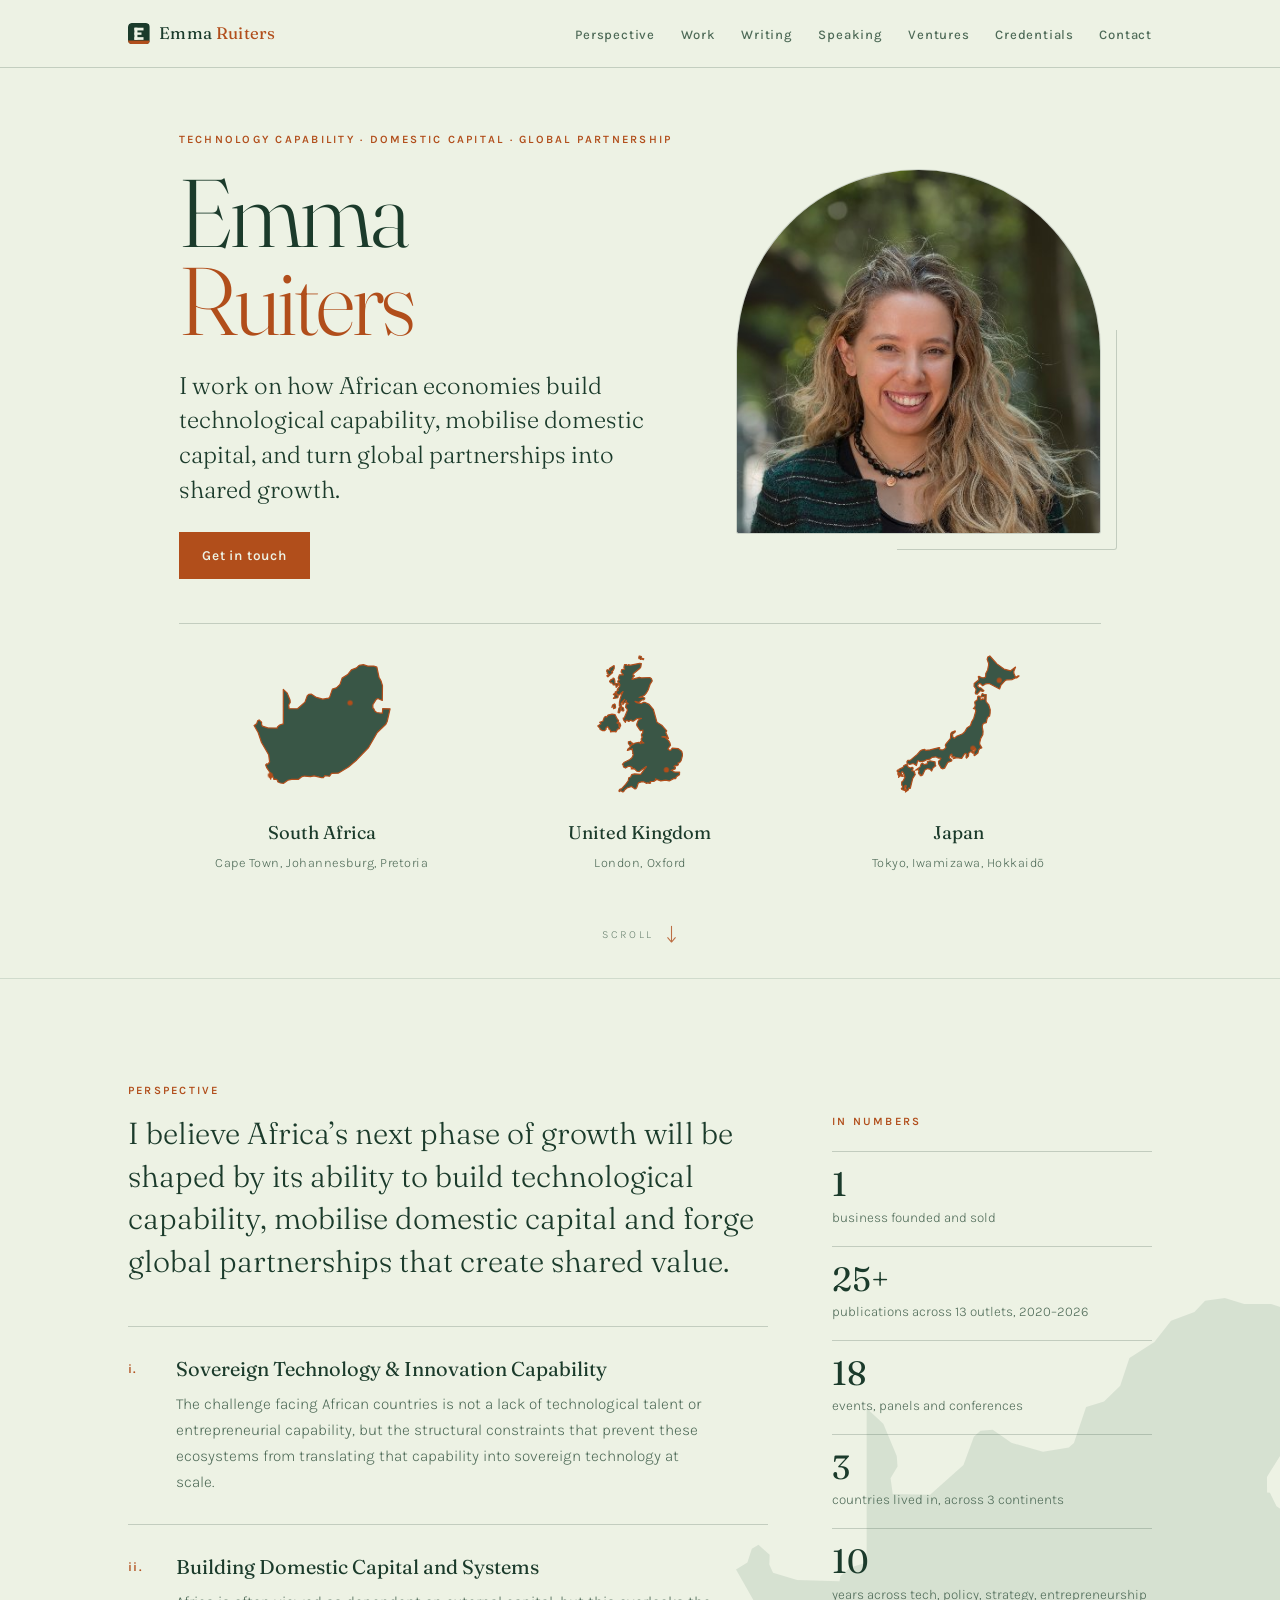
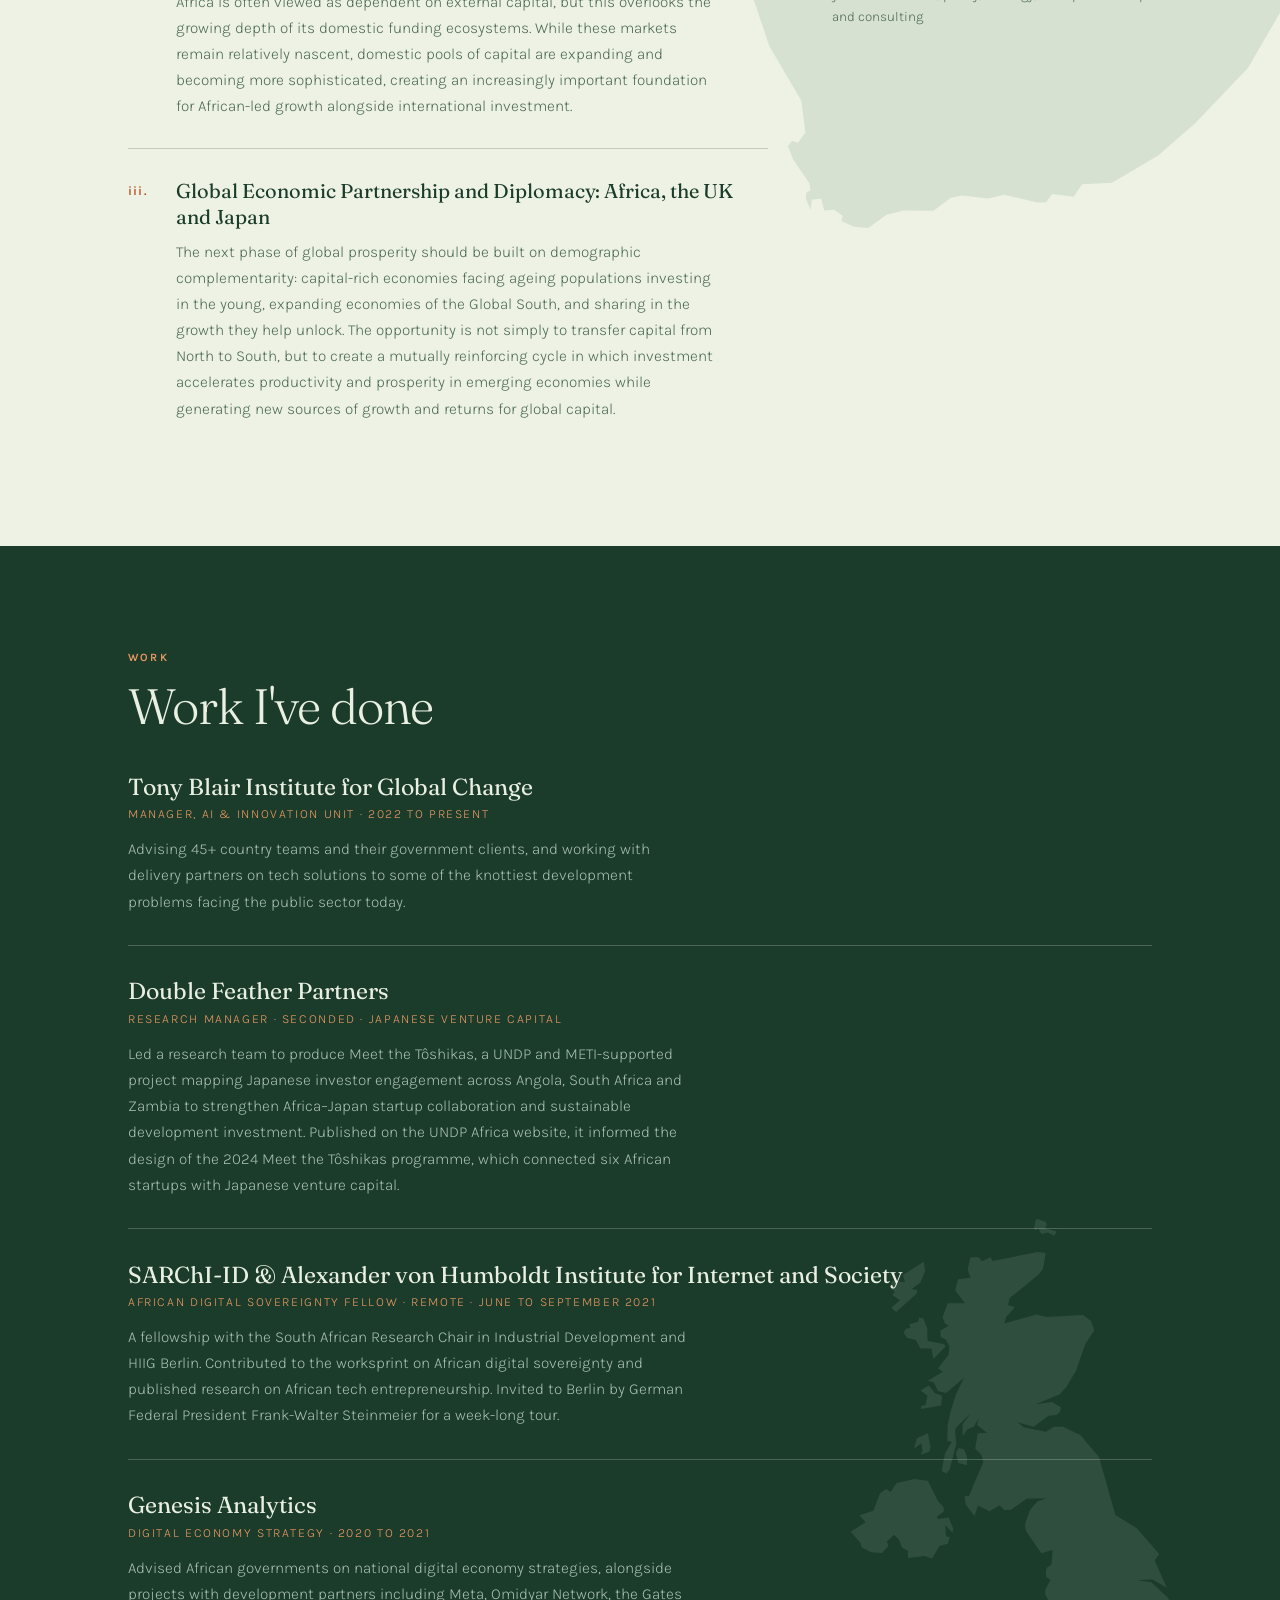
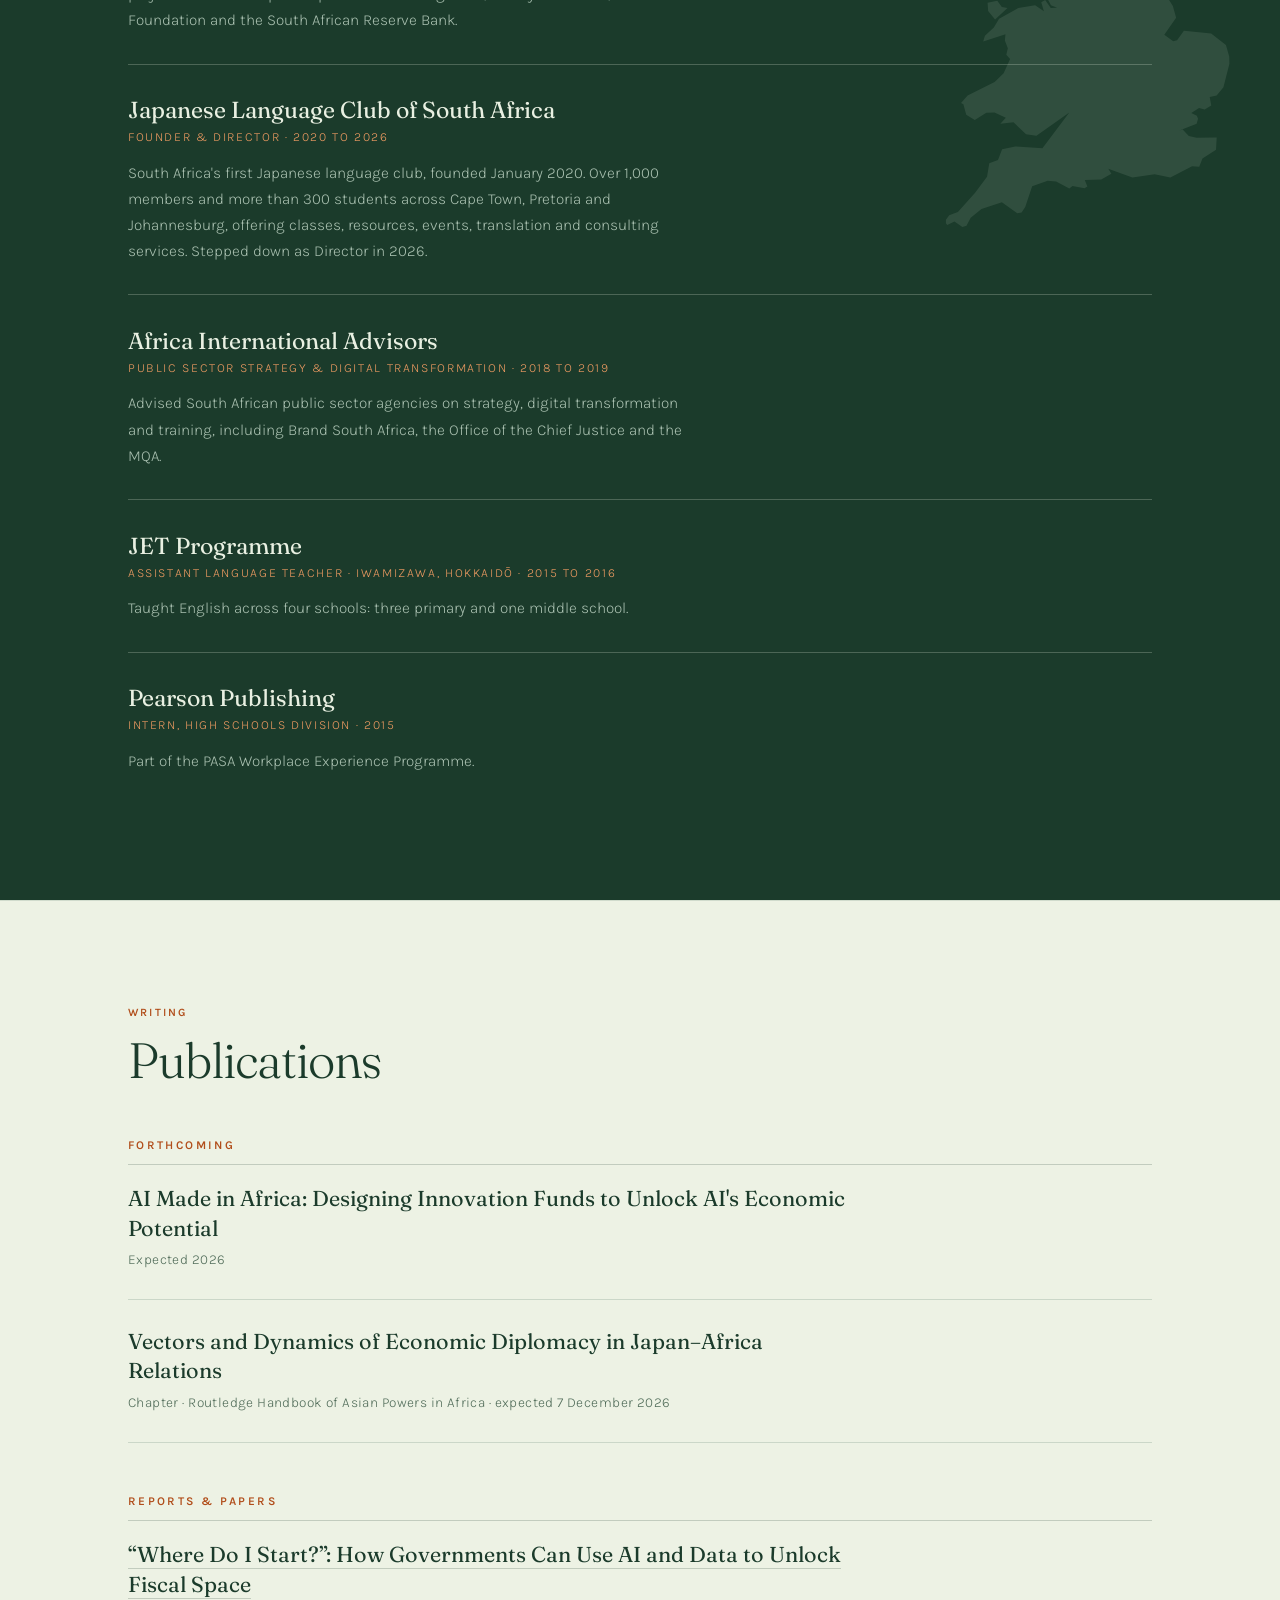
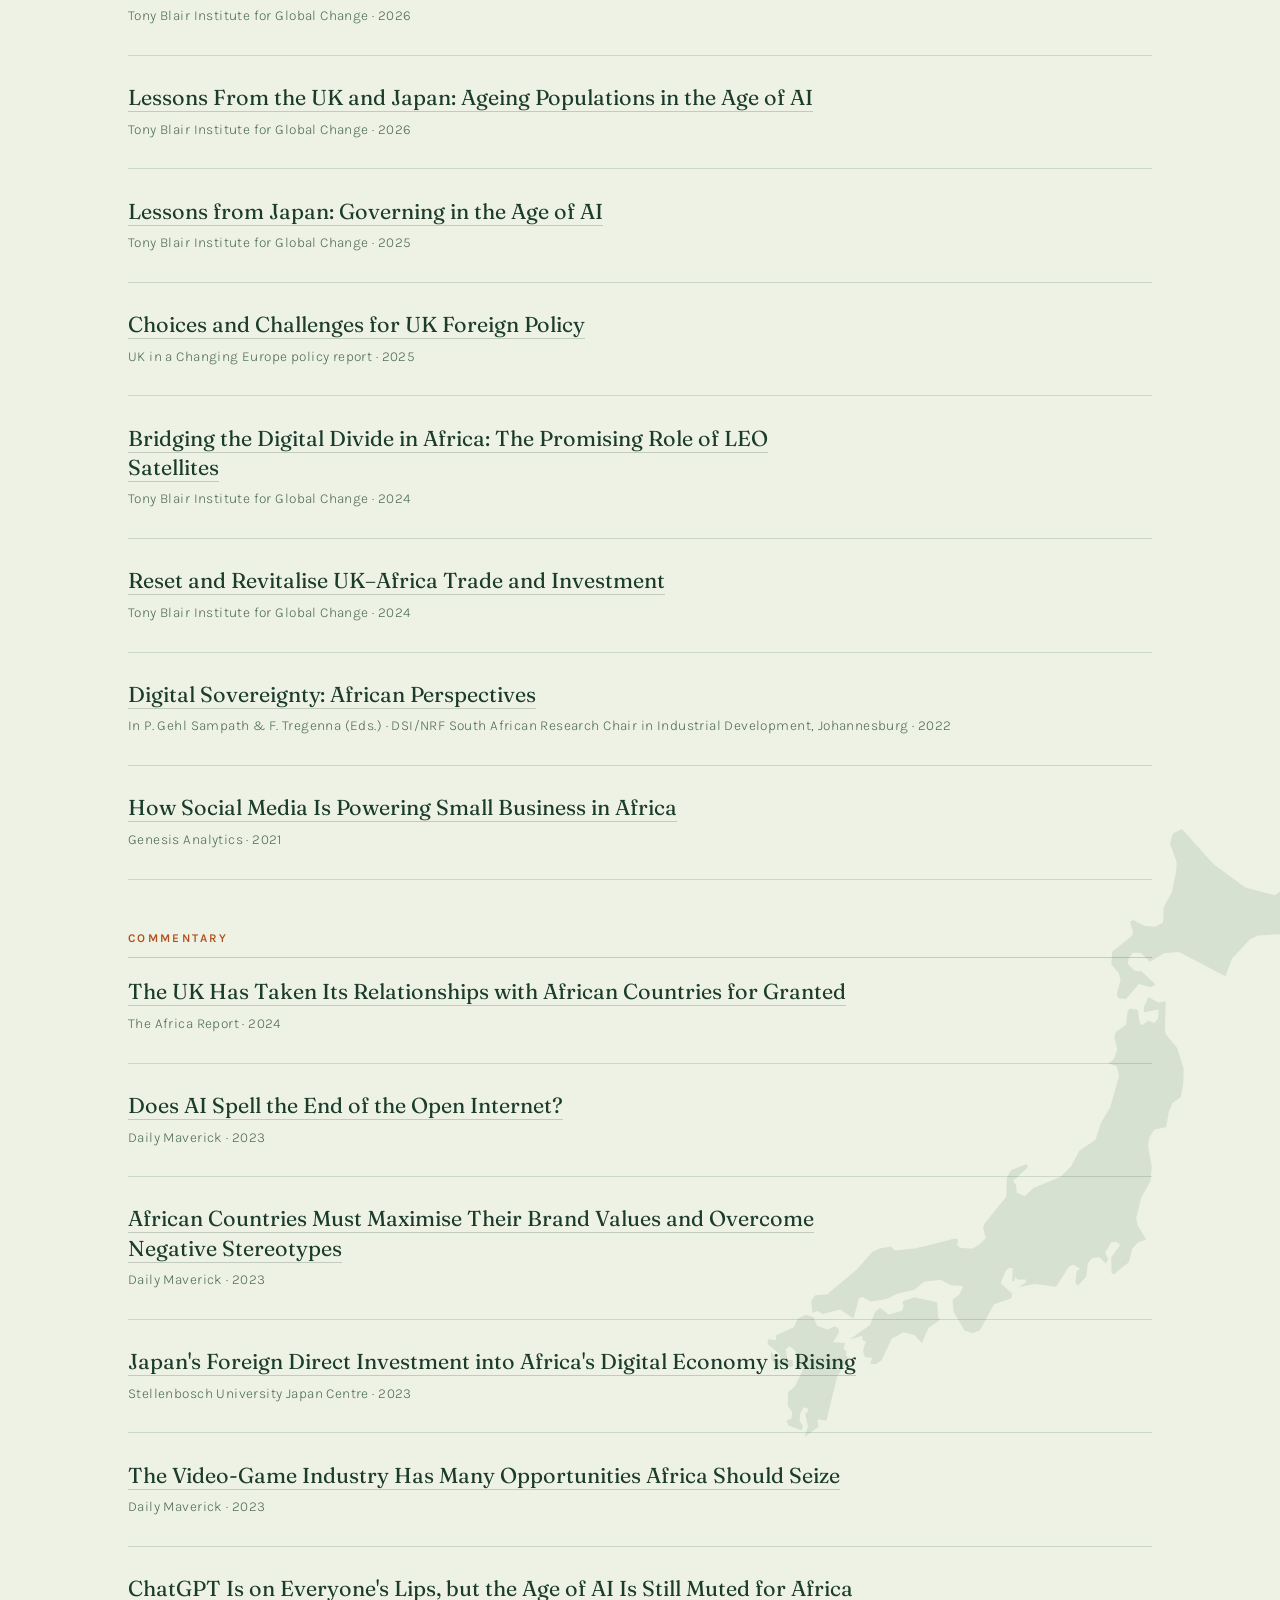
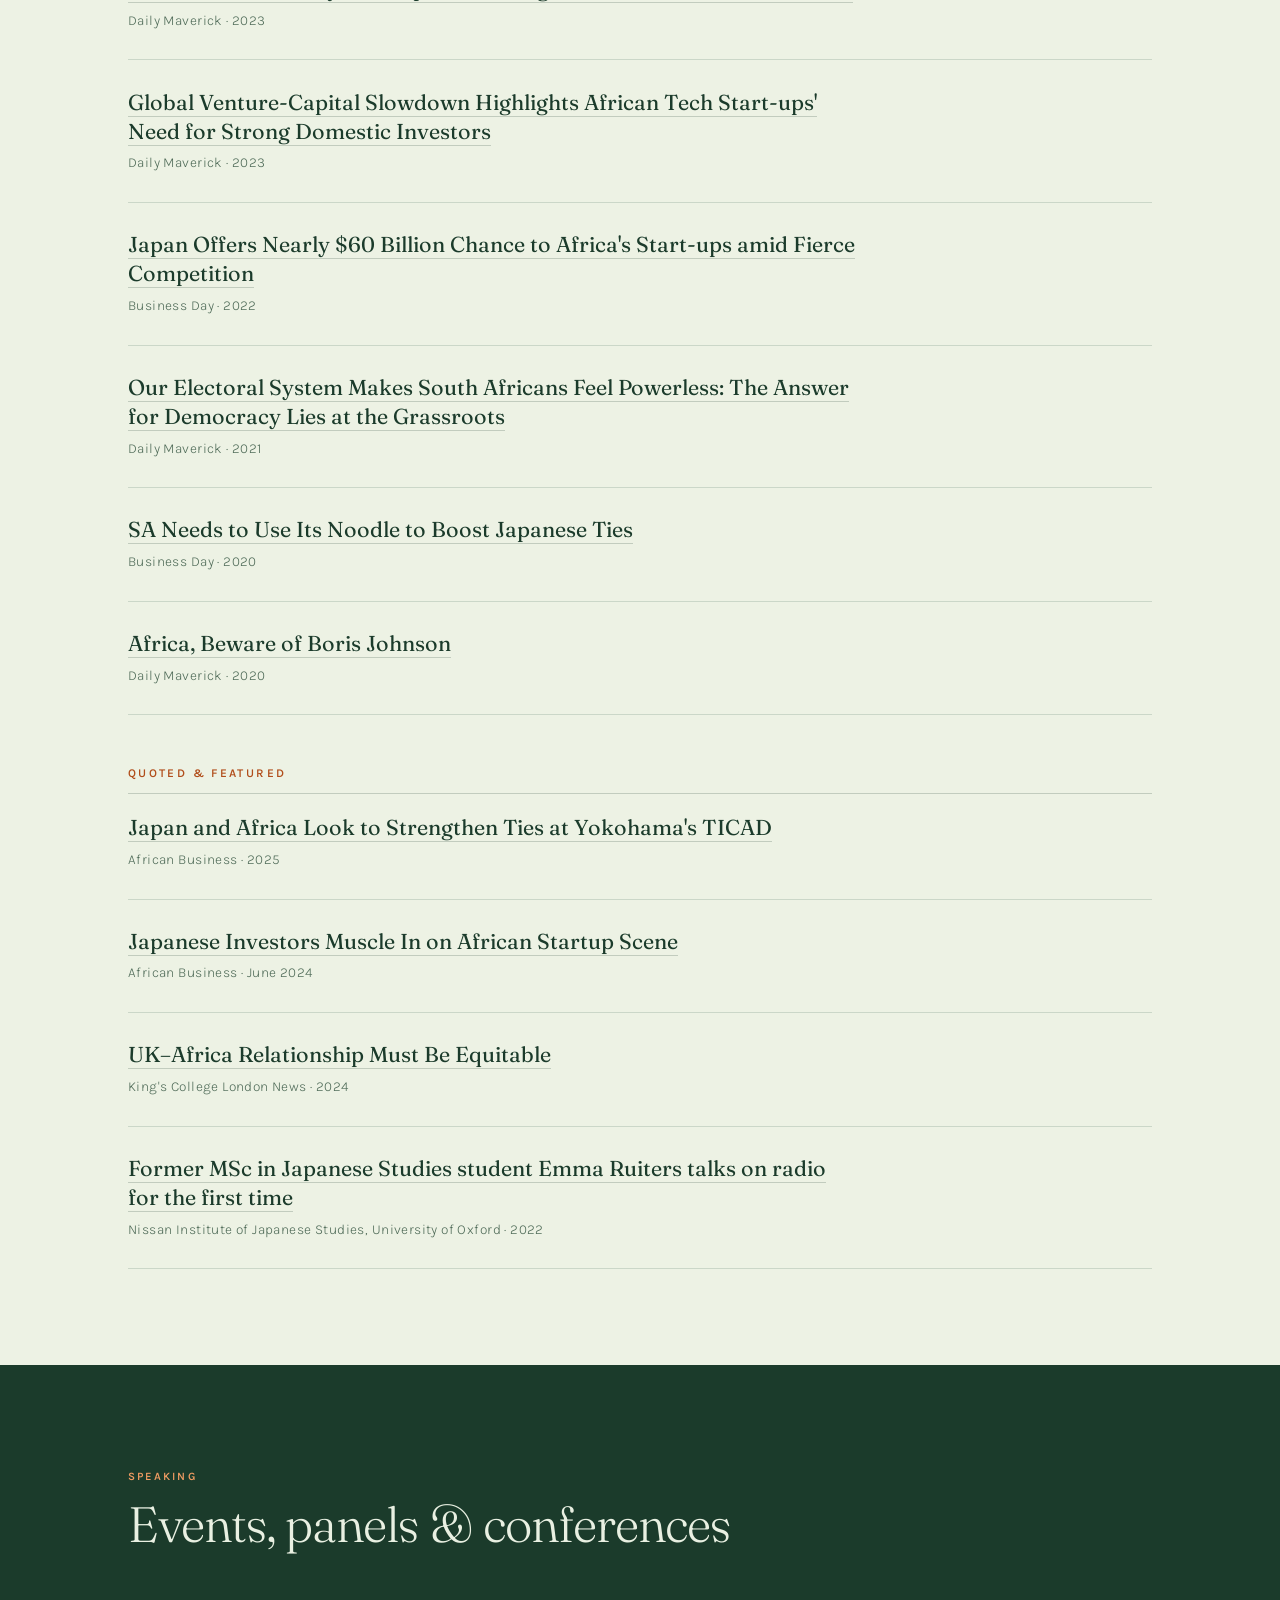
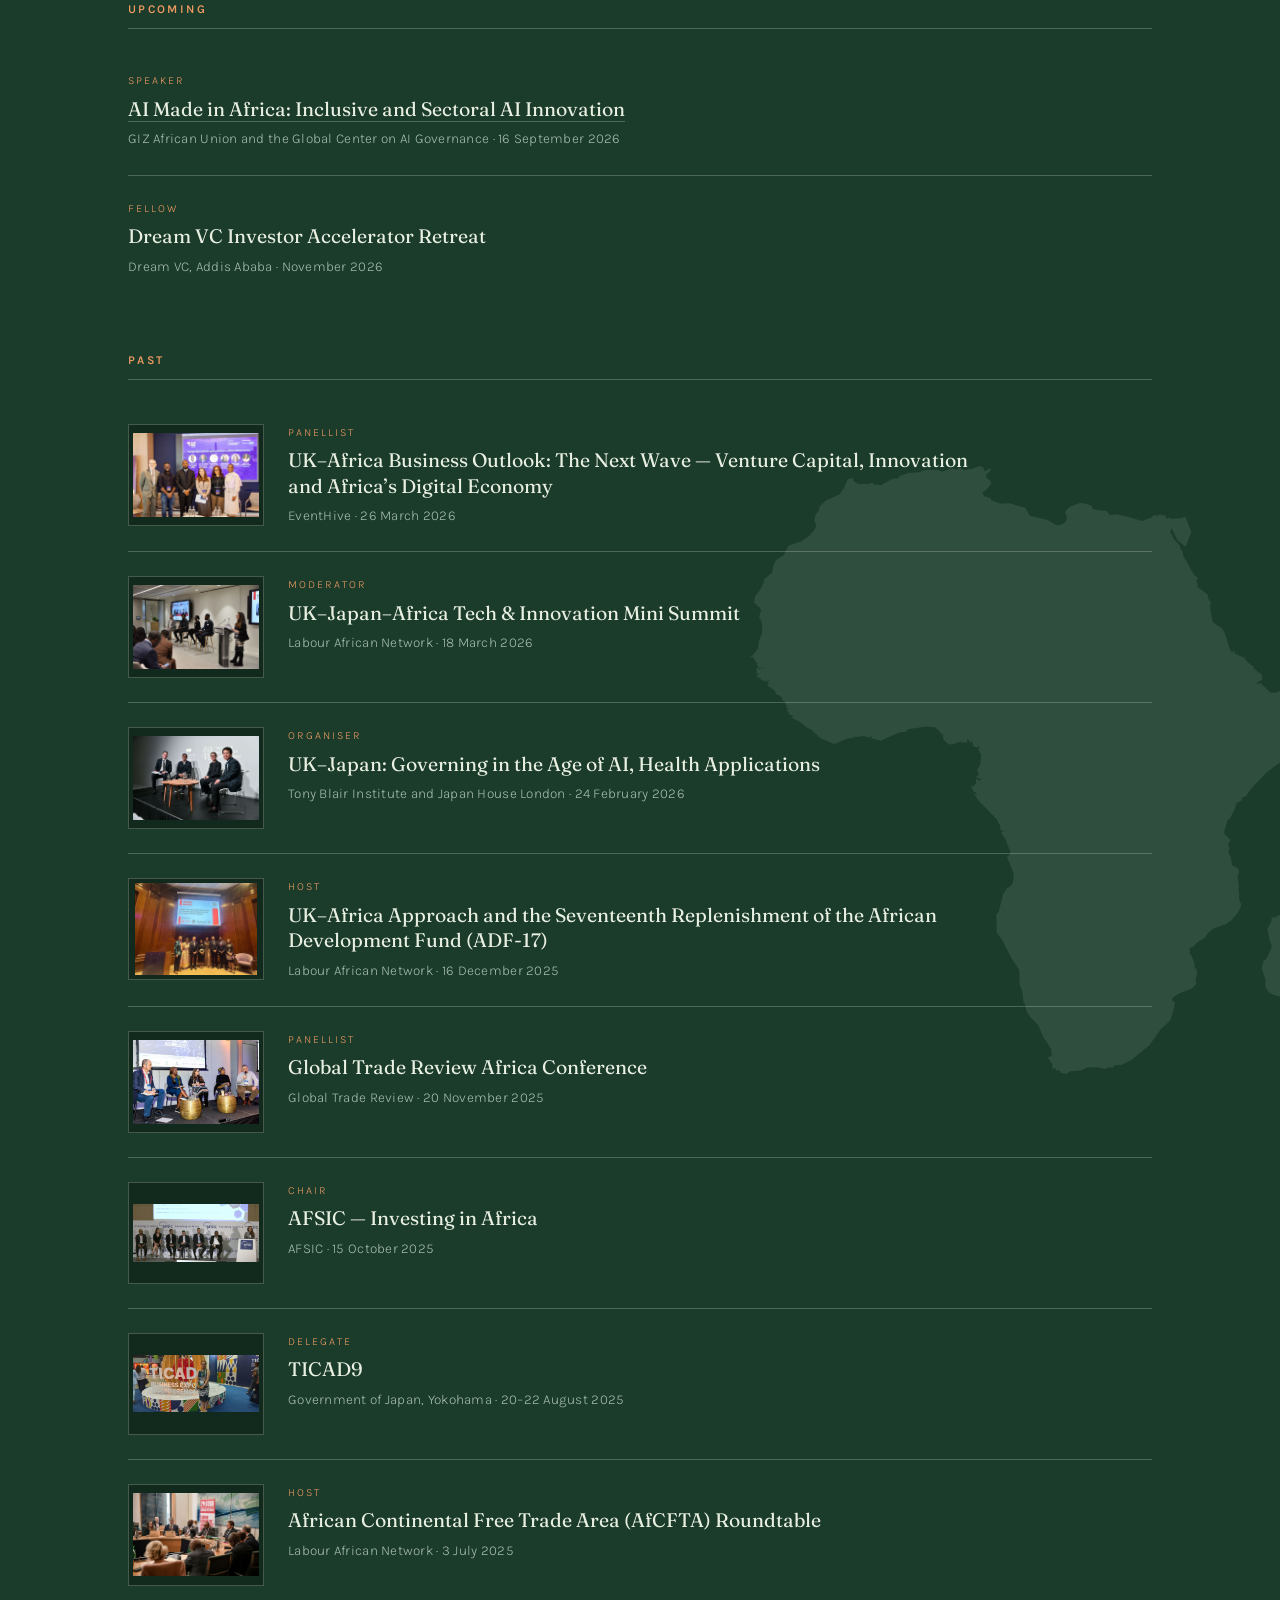
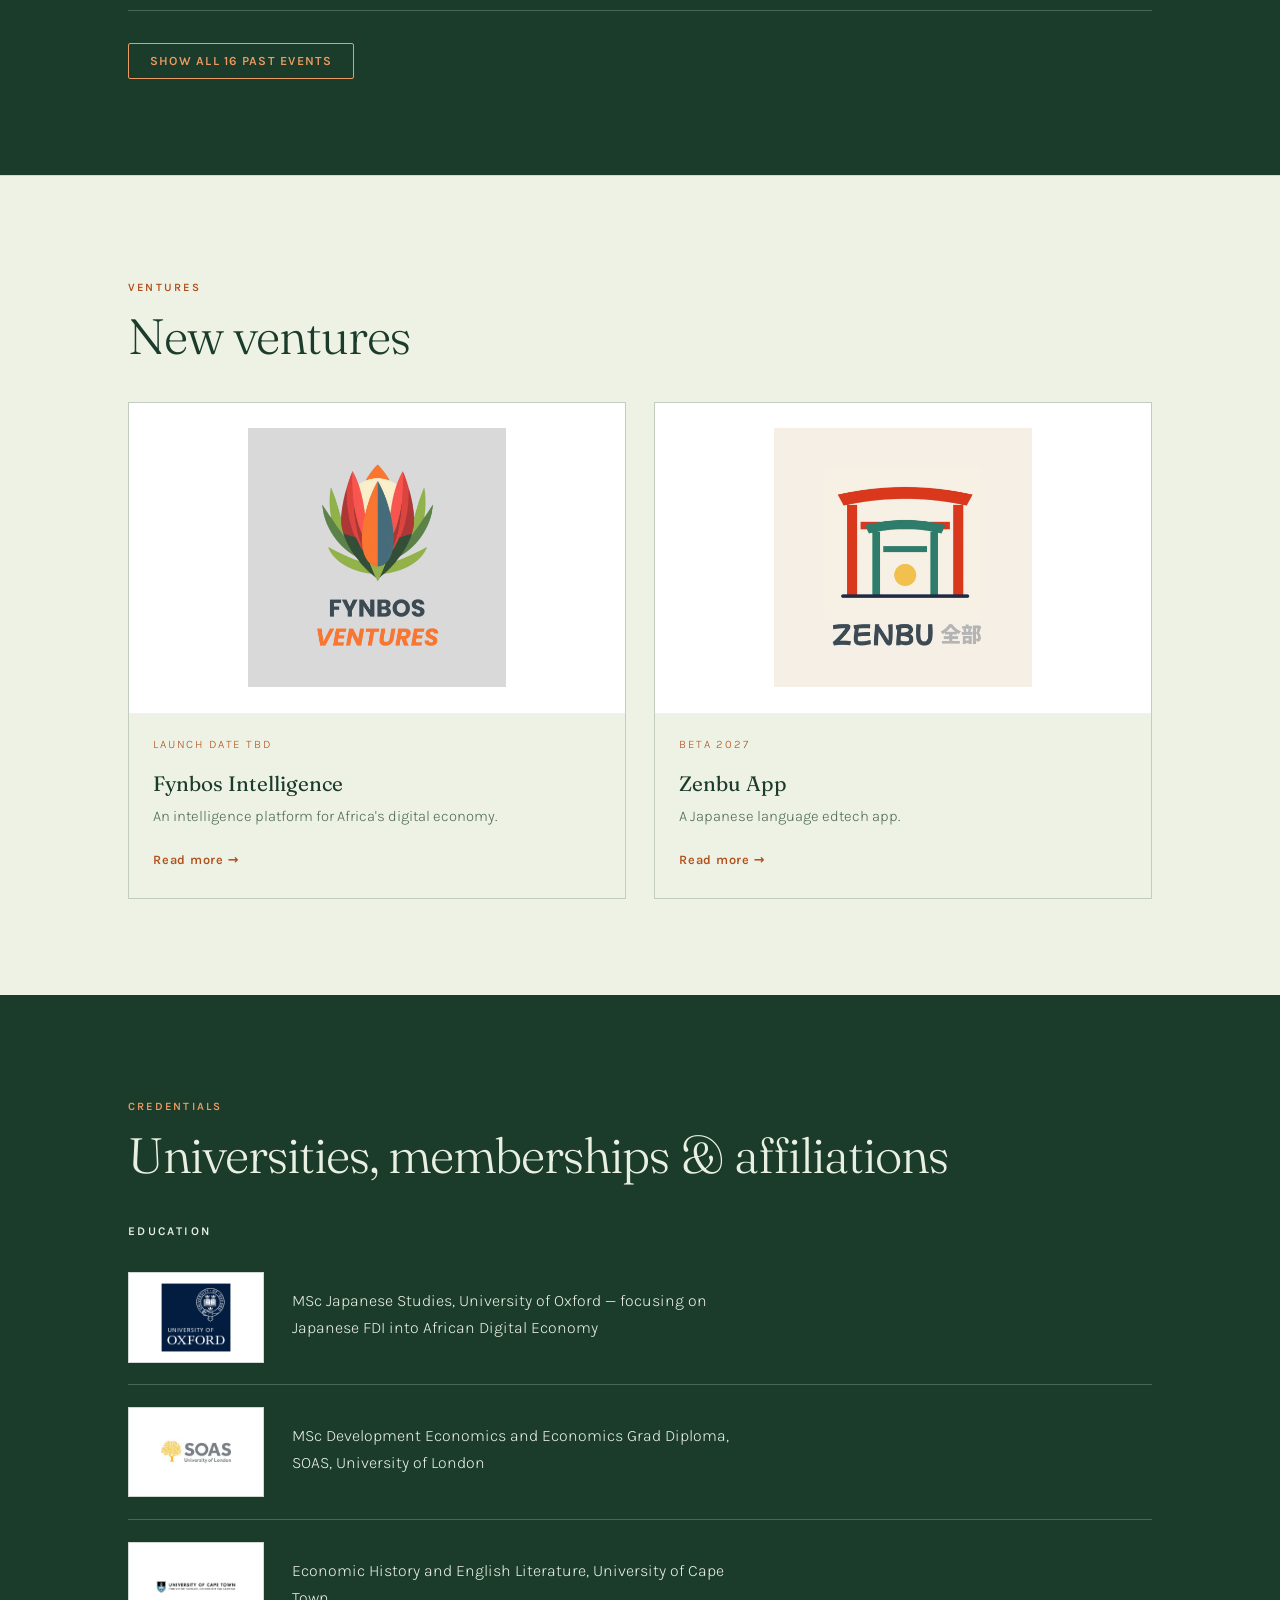
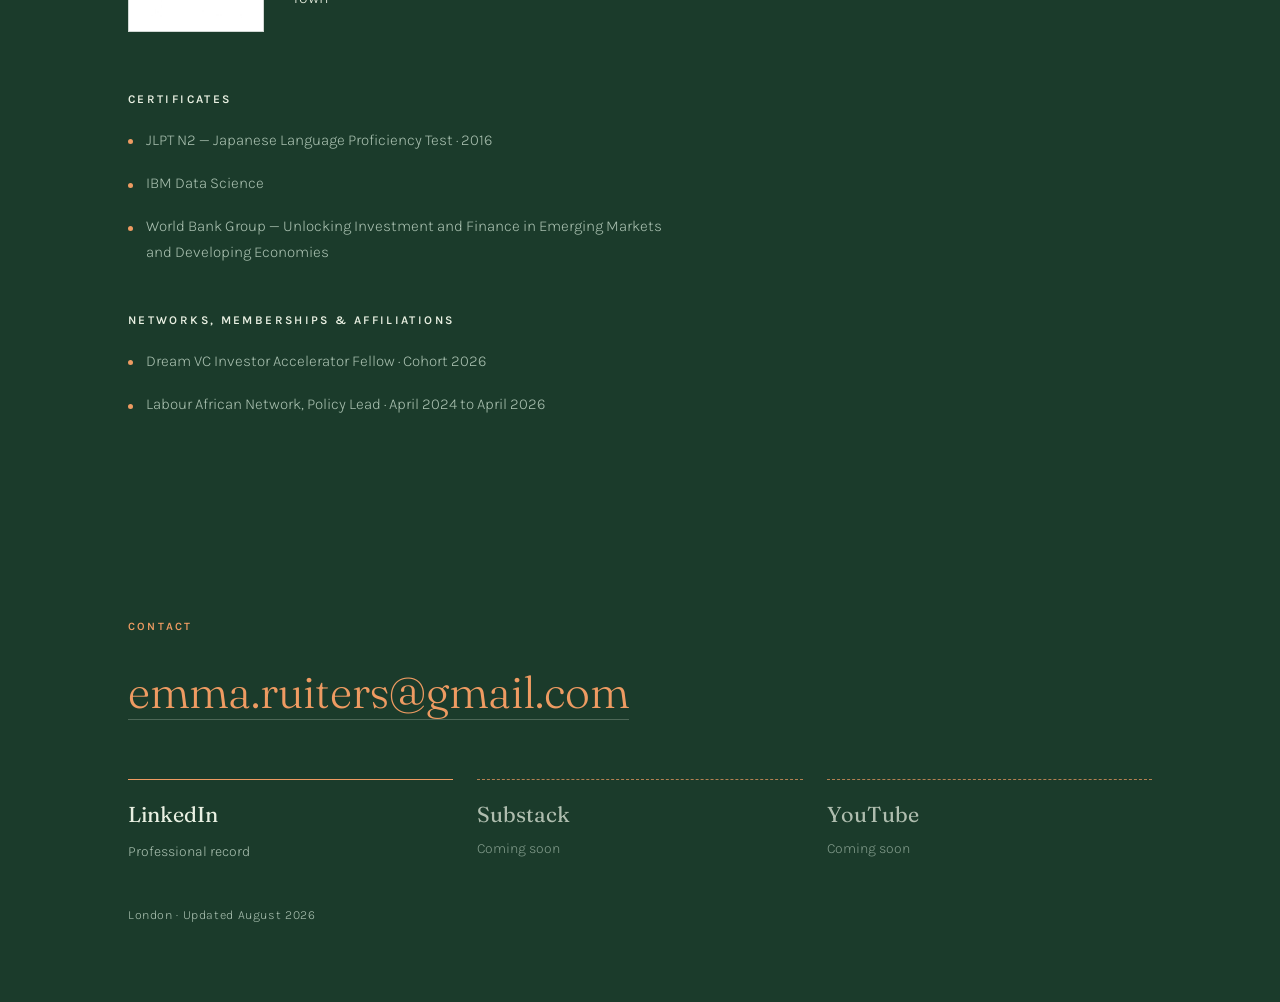
==== commit a154f715: "Update links to remove leading slashes" ====
--- a/index.html
+++ b/index.html
@@ -570,7 +570,7 @@
           <span class="kind">Launch date TBD</span>
           <h3><a href="/fynbos.html">Fynbos Intelligence</a></h3>
           <p>An intelligence platform for Africa's digital economy.</p>
-          <a class="go" href="/fynbos.html">Read more</a>
+          <a class="go" href="fynbos.html">Read more</a>
         </div>
       </article>
 
@@ -580,7 +580,7 @@
           <span class="kind">Beta 2027</span>
           <h3><a href="/zenbu.html">Zenbu App</a></h3>
           <p>A Japanese language edtech app.</p>
-          <a class="go" href="/zenbu.html">Read more</a>
+          <a class="go" href="zenbu.html">Read more</a>
         </div>
       </article>
 
--- a/style.css
+++ b/style.css
@@ -194,7 +194,7 @@
 /* faint outline watermark behind a section */
 .band .mark-bg{
   position:absolute; right:-4rem; top:50%; transform:translateY(-50%);
-  width:34rem; max-width:55%; opacity:.05; pointer-events:none; z-index:0;
+  width:38rem; max-width:60%; opacity:.11; pointer-events:none; z-index:0;
 }
 .band .mark-bg path{fill:var(--green-lt)}
 .band .wrap{position:relative; z-index:1}
@@ -431,7 +431,7 @@
 .band--alt .ph{border-color:var(--hair-dark); color:var(--accent-dark); background:#122a1d}
 .band--alt .ph small{color:var(--on-dark-dim)}
 .band--alt .mark-bg path{fill:var(--on-dark)}
-.band--alt .mark-bg{opacity:.06}
+.band--alt .mark-bg{opacity:.10}
 
 /* "coming soon" states — present, but not yet clickable */
 footer .links .soon-link{
@@ -609,6 +609,31 @@
   letter-spacing:.12em; text-transform:uppercase; color:var(--burnt); margin-bottom:1.5rem}
 .crumb:hover{color:var(--ink)}
 
+
+/* === single-statement page (zenbu.html) ======================== */
+.phero--solo{
+  min-height:calc(100svh - 2rem);
+  display:flex; flex-direction:column; justify-content:center;
+}
+.bigstate{
+  font-family:var(--display); font-weight:300;
+  font-size:clamp(1.7rem, 4.6vw, 3.4rem);
+  line-height:1.25; letter-spacing:-.015em;
+  max-width:20ch; margin:1.5rem 0 0; color:var(--ink);
+}
+.bigstate--sub{
+  font-style:italic; color:var(--burnt);
+  font-size:clamp(1.2rem, 2.6vw, 1.9rem); margin-top:2rem;
+}
+@media (max-width:820px){ .phero--solo{min-height:auto; padding:3rem 0 4rem} }
+
+.pron{
+  display:inline-block; font-family:var(--body); font-weight:400;
+  font-size:.9rem; letter-spacing:.06em; color:var(--burnt);
+  vertical-align:middle; margin-left:.7rem;
+}
+.pron::before{content:"("} .pron::after{content:")"}
+
 .phero{padding:4rem 0 3rem}
 .phero--bare{padding-top:2.5rem}
 .phero--bare .crumb{font-family:var(--display); font-size:1rem;
@@ -648,4 +673,3 @@
 .gallery figcaption{margin-top:.55rem; font-size:.82rem; color:var(--dim)}
 .band--alt .gallery .shotbox{background:#122a1d; border-color:var(--hair-dark)}
 .band--alt .gallery figcaption{color:var(--on-dark-dim)}
-
